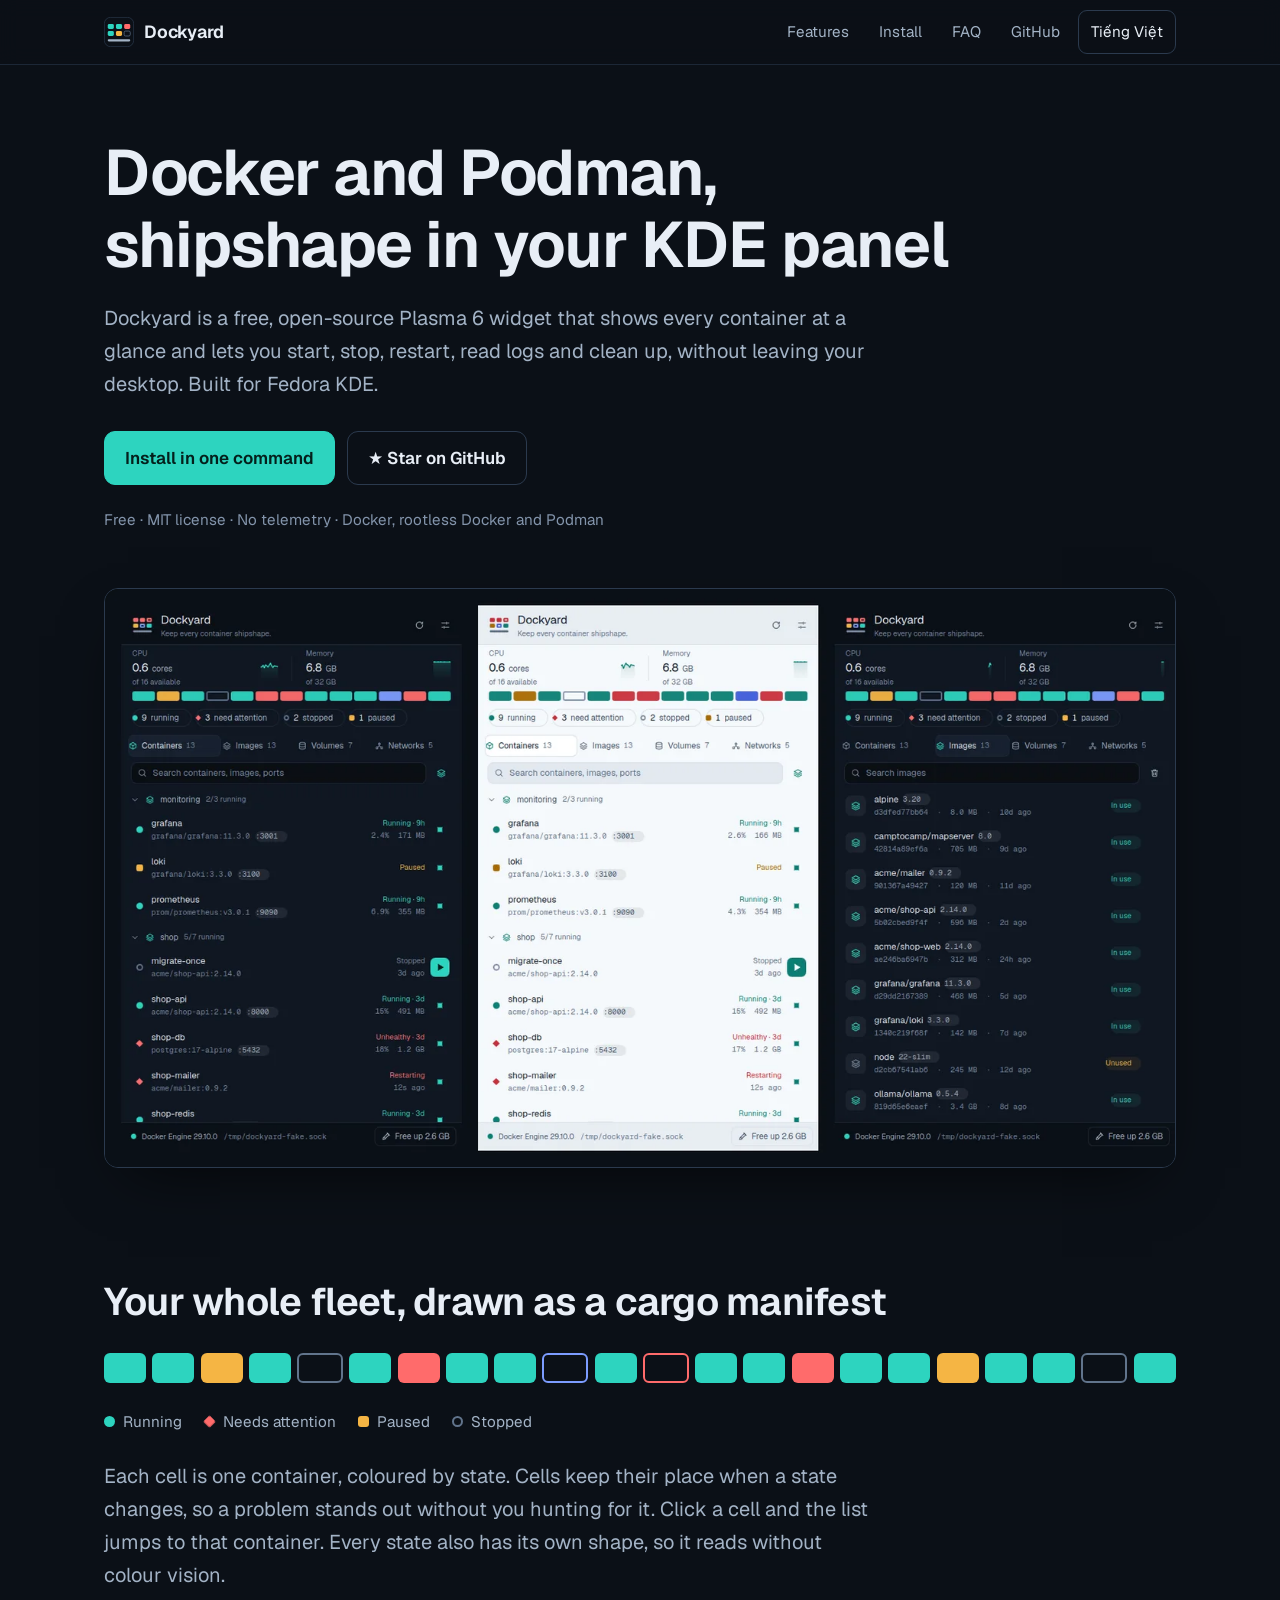
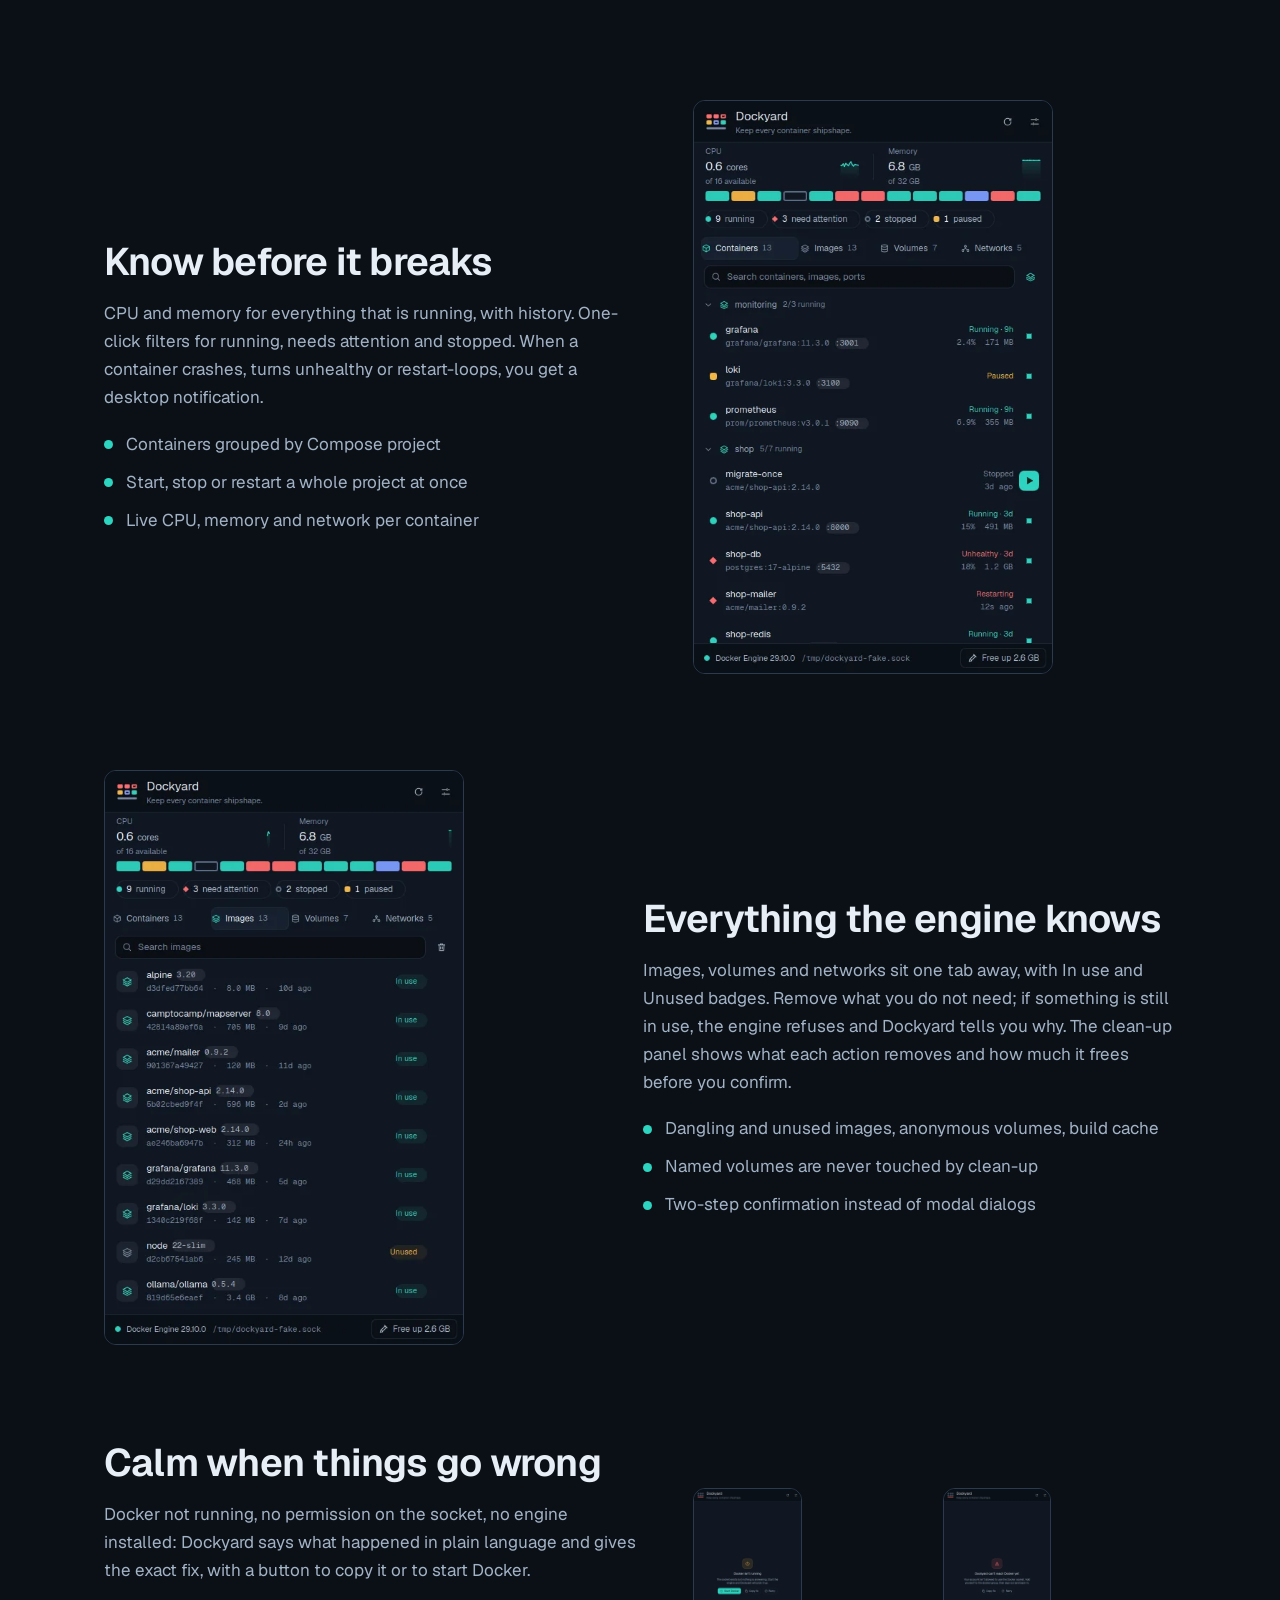
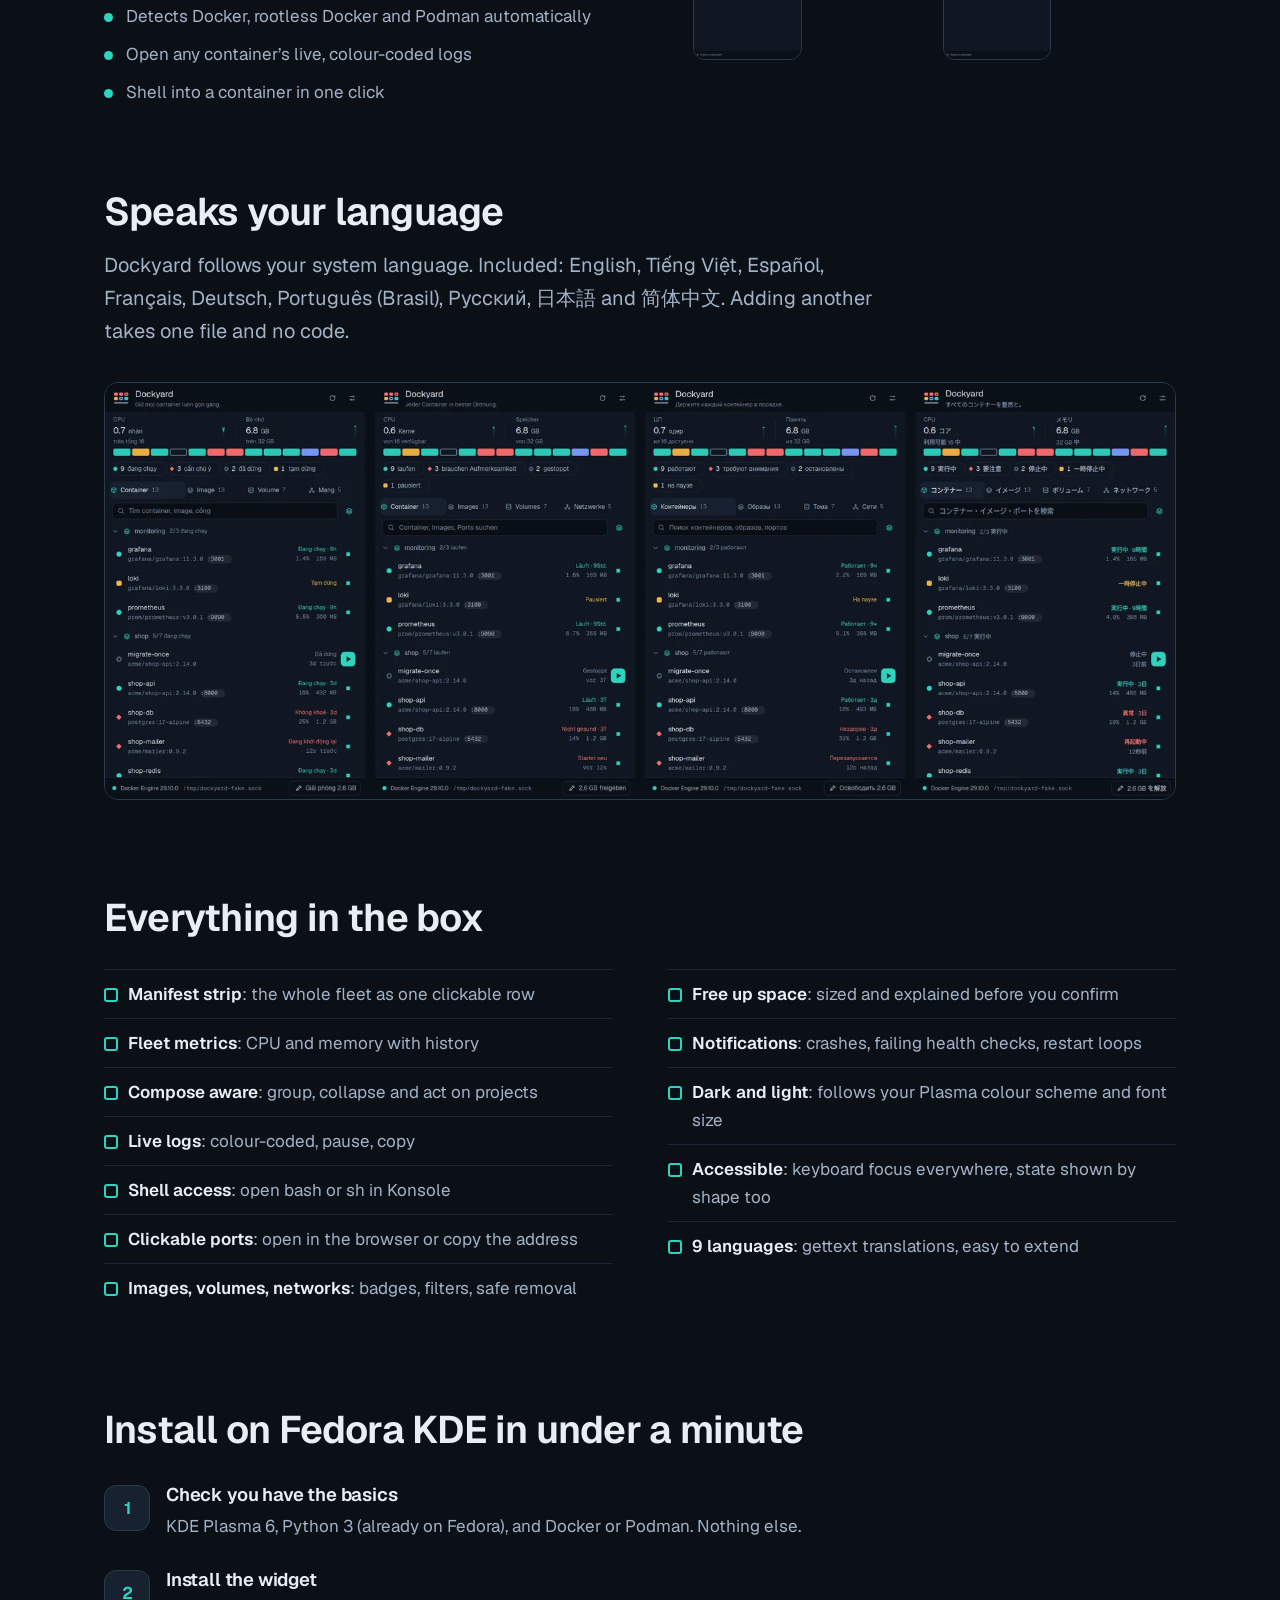
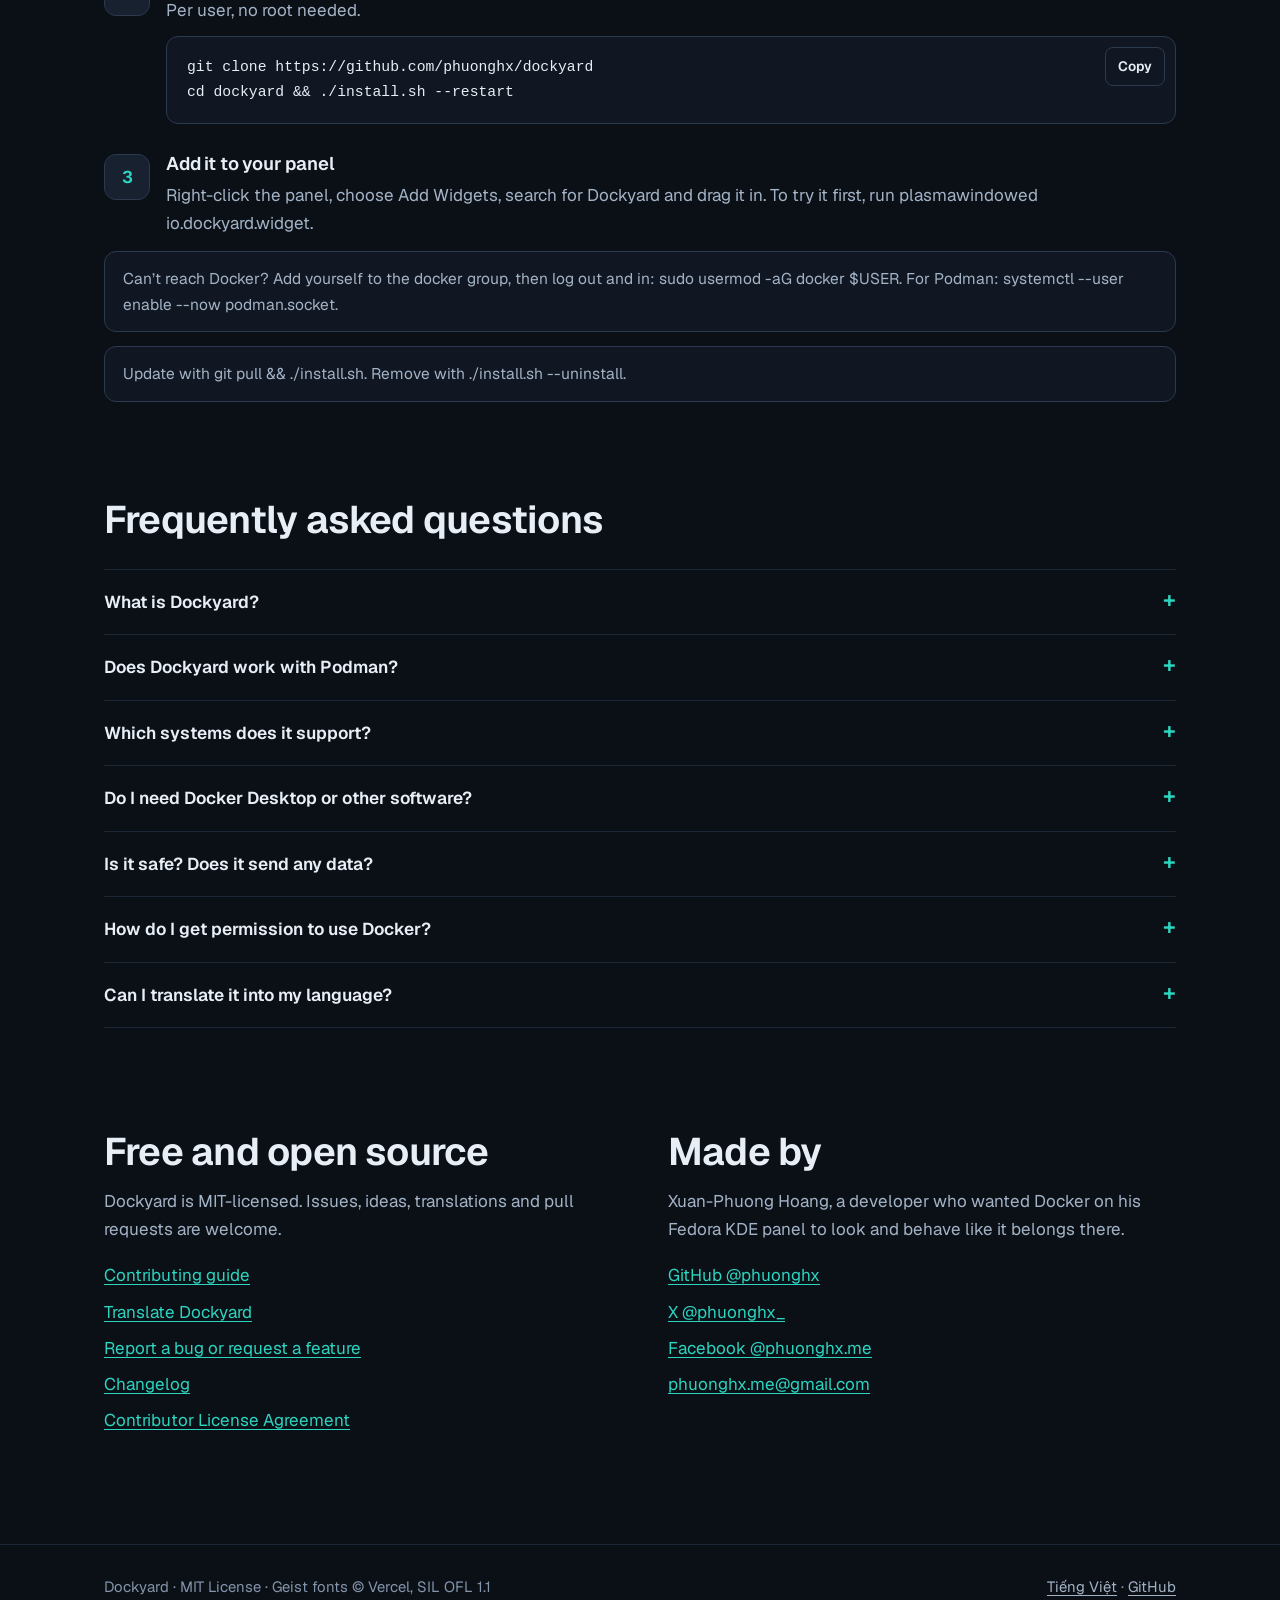
==== docs/index.html @ b00c6a7c "docs: website for GitHub Pages (SEO), README banner Adds docs/ site in English and Vietnamese with c" ====
<!doctype html>
<html lang="en">
<head>
<meta charset="utf-8">
<meta name="viewport" content="width=device-width,initial-scale=1">
<title>Dockyard: Docker &amp; Podman widget for KDE Plasma 6</title>
<meta name="description" content="Dockyard is a free, open-source KDE Plasma 6 widget to monitor and manage Docker and Podman containers, images, volumes and logs from your panel. Built for Fedora KDE.">
<link rel="canonical" href="https://phuonghx.github.io/dockyard/">
<link rel="alternate" hreflang="en" href="https://phuonghx.github.io/dockyard/">
<link rel="alternate" hreflang="vi" href="https://phuonghx.github.io/dockyard/vi/">
<link rel="alternate" hreflang="x-default" href="https://phuonghx.github.io/dockyard/">
<meta name="robots" content="index,follow,max-image-preview:large">
<meta name="theme-color" content="#0b1017">
<meta name="author" content="Xuan-Phuong Hoang">
<meta name="keywords" content="Dockyard, Docker widget, Podman widget, KDE Plasma 6, plasmoid, Fedora KDE, container manager, docker GUI, Linux">
<meta property="og:type" content="website">
<meta property="og:site_name" content="Dockyard">
<meta property="og:title" content="Dockyard: Docker &amp; Podman widget for KDE Plasma 6">
<meta property="og:description" content="Dockyard is a free, open-source KDE Plasma 6 widget to monitor and manage Docker and Podman containers, images, volumes and logs from your panel. Built for Fedora KDE.">
<meta property="og:url" content="https://phuonghx.github.io/dockyard/">
<meta property="og:locale" content="en_US">
<meta property="og:locale:alternate" content="vi_VN">
<meta property="og:image" content="https://phuonghx.github.io/dockyard/assets/og-image.png">
<meta property="og:image:width" content="1200">
<meta property="og:image:height" content="630">
<meta property="og:image:alt" content="Dockyard widget for KDE Plasma in dark and light themes, next to the Images tab">
<meta name="twitter:card" content="summary_large_image">
<meta name="twitter:site" content="@phuonghx_">
<meta name="twitter:creator" content="@phuonghx_">
<meta name="twitter:title" content="Dockyard: Docker &amp; Podman widget for KDE Plasma 6">
<meta name="twitter:description" content="Dockyard is a free, open-source KDE Plasma 6 widget to monitor and manage Docker and Podman containers, images, volumes and logs from your panel. Built for Fedora KDE.">
<meta name="twitter:image" content="https://phuonghx.github.io/dockyard/assets/og-image.png">
<link rel="icon" href="assets/favicon.svg" type="image/svg+xml">
<link rel="icon" href="assets/favicon.ico" sizes="48x48">
<link rel="apple-touch-icon" href="assets/apple-touch-icon.png">
<link rel="preload" href="assets/Geist.ttf" as="font" type="font/ttf" crossorigin>
<link rel="stylesheet" href="assets/style.css">
<script type="application/ld+json">{"@context":"https://schema.org","@graph":[{"@type":"SoftwareApplication","@id":"https://phuonghx.github.io/dockyard/#app","name":"Dockyard","alternateName":"Dockyard for KDE Plasma","url":"https://phuonghx.github.io/dockyard/","description":"Dockyard is a free, open-source KDE Plasma 6 widget to monitor and manage Docker and Podman containers, images, volumes and logs from your panel. Built for Fedora KDE.","applicationCategory":"DeveloperApplication","applicationSubCategory":"Container management","operatingSystem":"Linux (KDE Plasma 6)","softwareRequirements":"KDE Plasma 6, Python 3, Docker or Podman","softwareVersion":"1.0.0","datePublished":"2026-11-26","license":"https://opensource.org/licenses/MIT","isAccessibleForFree":true,"offers":{"@type":"Offer","price":"0","priceCurrency":"USD"},"downloadUrl":"https://github.com/phuonghx/dockyard","codeRepository":"https://github.com/phuonghx/dockyard","installUrl":"https://phuonghx.github.io/dockyard/#install","image":"https://phuonghx.github.io/dockyard/assets/og-image.png","screenshot":["https://phuonghx.github.io/dockyard/images/overview-dark.png","https://phuonghx.github.io/dockyard/images/overview-light.png","https://phuonghx.github.io/dockyard/images/tab-images.png"],"inLanguage":["en","vi","es","fr","de","pt-BR","ru","ja","zh-CN"],"featureList":["Manifest strip of every container","CPU and memory with history","Compose project grouping","Live colour-coded logs","Shell access","Image, volume and network management","Safe disk clean-up","Desktop notifications","Dark and light themes","9 languages"],"author":{"@id":"https://phuonghx.github.io/dockyard/#author"}},{"@type":"Person","@id":"https://phuonghx.github.io/dockyard/#author","name":"Xuan-Phuong Hoang","url":"https://github.com/phuonghx","sameAs":["https://github.com/phuonghx","https://x.com/phuonghx_","https://facebook.com/phuonghx.me"]},{"@type":"FAQPage","mainEntity":[{"@type":"Question","name":"What is Dockyard?","acceptedAnswer":{"@type":"Answer","text":"Dockyard is a free, open-source widget for KDE Plasma 6. It lives in your panel and lets you monitor and manage Docker or Podman containers, images, volumes and networks, read logs and free up disk space, without opening a terminal or a heavy desktop app."}},{"@type":"Question","name":"Does Dockyard work with Podman?","acceptedAnswer":{"@type":"Answer","text":"Yes. It finds Docker, rootless Docker and Podman’s Docker-compatible socket automatically, or you can set a socket path in the widget settings."}},{"@type":"Question","name":"Which systems does it support?","acceptedAnswer":{"@type":"Answer","text":"Any Linux desktop running KDE Plasma 6, tested on Fedora KDE. It is a Plasma widget, so it does not run on GNOME or other desktops."}},{"@type":"Question","name":"Do I need Docker Desktop or other software?","acceptedAnswer":{"@type":"Answer","text":"No. You need Python 3 and a running Docker or Podman engine. Dockyard talks to the engine’s local socket directly."}},{"@type":"Question","name":"Is it safe? Does it send any data?","acceptedAnswer":{"@type":"Answer","text":"Dockyard has no telemetry and sends nothing anywhere except to your local engine socket. It is MIT-licensed and the source is on GitHub. Note that access to the Docker socket is equivalent to root, as with any Docker tool."}},{"@type":"Question","name":"How do I get permission to use Docker?","acceptedAnswer":{"@type":"Answer","text":"Add your user to the docker group with sudo usermod -aG docker $USER and log out and in again. Dockyard shows this exact command if it detects the problem."}},{"@type":"Question","name":"Can I translate it into my language?","acceptedAnswer":{"@type":"Answer","text":"Yes. Copy the template with tools/i18n.sh new <lang>, translate the file with any editor, and open a pull request. No programming is needed. See the Translating guide in CONTRIBUTING.md."}}]},{"@type":"WebSite","@id":"https://phuonghx.github.io/dockyard/#site","name":"Dockyard","url":"https://phuonghx.github.io/dockyard/","inLanguage":"en"}]}</script>
</head>
<body>
<a class="skip" href="#main">Skip to content</a>
<header class="top"><div class="wrap bar">
  <a class="brand" href="./"><img src="assets/favicon.svg" width="30" height="30" alt="">Dockyard</a>
  <nav class="main" aria-label="Main">
    <a class="hide-sm" href="#features">Features</a>
    <a class="hide-sm" href="#install">Install</a>
    <a class="hide-sm" href="#faq">FAQ</a>
    <a href="https://github.com/phuonghx/dockyard">GitHub</a>
    <a class="lang" href="vi/" hreflang="vi" lang="vi">Tiếng Việt</a>
  </nav>
</div></header>
<main id="main">
  <section class="hero"><div class="wrap">
    <h1>Docker and Podman, shipshape in your KDE panel</h1>
    <p class="lead">Dockyard is a free, open-source Plasma 6 widget that shows every container at a glance and lets you start, stop, restart, read logs and clean up, without leaving your desktop. Built for Fedora KDE.</p>
    <div class="cta"><a class="btn pri" href="#install">Install in one command</a><a class="btn" href="https://github.com/phuonghx/dockyard">★ Star on GitHub</a></div>
    <p class="trust">Free · MIT license · No telemetry · Docker, rootless Docker and Podman</p>
    <div class="shot"><picture><source srcset="images/hero.webp" type="image/webp"><img src="images/hero.png" width="1400" height="755" alt="Dockyard widget for KDE Plasma in dark and light themes, next to the Images tab" fetchpriority="high"></picture></div>
  </div></section>

  <section class="manifest-sec" aria-labelledby="manifest"><div class="wrap">
    <h2 id="manifest">Your whole fleet, drawn as a cargo manifest</h2>
    <div class="cells" aria-hidden="true"><i class="run" style="--i:0"></i><i class="run" style="--i:1"></i><i class="warn" style="--i:2"></i><i class="run" style="--i:3"></i><i class="idle" style="--i:4"></i><i class="run" style="--i:5"></i><i class="bad" style="--i:6"></i><i class="run" style="--i:7"></i><i class="run" style="--i:8"></i><i class="info" style="--i:9"></i><i class="run" style="--i:10"></i><i class="fail" style="--i:11"></i><i class="run" style="--i:12"></i><i class="run" style="--i:13"></i><i class="bad" style="--i:14"></i><i class="run" style="--i:15"></i><i class="run" style="--i:16"></i><i class="warn" style="--i:17"></i><i class="run" style="--i:18"></i><i class="run" style="--i:19"></i><i class="idle" style="--i:20"></i><i class="run" style="--i:21"></i></div>
    <ul class="legend"><li><span class="dot run"></span>Running</li><li><span class="dot bad"></span>Needs attention</li><li><span class="dot warn"></span>Paused</li><li><span class="dot idle"></span>Stopped</li></ul>
    <p class="lead" style="margin-top:26px">Each cell is one container, coloured by state. Cells keep their place when a state changes, so a problem stands out without you hunting for it. Click a cell and the list jumps to that container. Every state also has its own shape, so it reads without colour vision.</p>
  </div></section>

  <section class="feat" id="features" aria-label="Features"><div class="wrap" style="display:grid;gap:96px">
      <div class="row"><div class="txt"><h2>Know before it breaks</h2><p>CPU and memory for everything that is running, with history. One-click filters for running, needs attention and stopped. When a container crashes, turns unhealthy or restart-loops, you get a desktop notification.</p><ul><li>Containers grouped by Compose project</li><li>Start, stop or restart a whole project at once</li><li>Live CPU, memory and network per container</li></ul></div><div class="pic"><picture><source srcset="images/overview-dark.webp" type="image/webp"><img src="images/overview-dark.png" width="500" height="800" alt="Dockyard overview: CPU and memory history, the manifest strip and containers grouped by Compose project" loading="lazy"></picture></div></div>
      <div class="row flip"><div class="txt"><h2>Everything the engine knows</h2><p>Images, volumes and networks sit one tab away, with In use and Unused badges. Remove what you do not need; if something is still in use, the engine refuses and Dockyard tells you why. The clean-up panel shows what each action removes and how much it frees before you confirm.</p><ul><li>Dangling and unused images, anonymous volumes, build cache</li><li>Named volumes are never touched by clean-up</li><li>Two-step confirmation instead of modal dialogs</li></ul></div><div class="pic"><picture><source srcset="images/tab-images.webp" type="image/webp"><img src="images/tab-images.png" width="500" height="800" alt="Dockyard Images tab with In use and Unused badges" loading="lazy"></picture></div></div>
      <div class="row"><div class="txt"><h2>Calm when things go wrong</h2><p>Docker not running, no permission on the socket, no engine installed: Dockyard says what happened in plain language and gives the exact fix, with a button to copy it or to start Docker.</p><ul><li>Detects Docker, rootless Docker and Podman automatically</li><li>Open any container’s live, colour-coded logs</li><li>Shell into a container in one click</li></ul></div><div class="pic two"><picture><source srcset="images/error-not-running.webp" type="image/webp"><img src="images/error-not-running.png" width="500" height="800" alt="Dockyard message: Docker is not running, with a Start Docker button" loading="lazy"></picture><picture><source srcset="images/error-permission.webp" type="image/webp"><img src="images/error-permission.png" width="500" height="800" alt="Dockyard message: no permission to use the Docker socket, with a Copy fix button" loading="lazy"></picture></div></div>
  </div></section>

  <section class="feat" aria-labelledby="langs"><div class="wrap">
    <h2 id="langs">Speaks your language</h2>
    <p class="lead" style="margin-top:16px">Dockyard follows your system language. Included: English, Tiếng Việt, Español, Français, Deutsch, Português (Brasil), Русский, 日本語 and 简体中文. Adding another takes one file and no code.</p>
    <div class="wide"><picture><source srcset="images/languages.webp" type="image/webp"><img src="images/languages.png" width="1600" height="621" alt="Dockyard shown in Vietnamese, German, Russian and Japanese" loading="lazy"></picture></div>
  </div></section>

  <section class="allf" aria-labelledby="all"><div class="wrap">
    <h2 id="all">Everything in the box</h2>
    <ul><li><strong>Manifest strip</strong>: the whole fleet as one clickable row</li><li><strong>Fleet metrics</strong>: CPU and memory with history</li><li><strong>Compose aware</strong>: group, collapse and act on projects</li><li><strong>Live logs</strong>: colour-coded, pause, copy</li><li><strong>Shell access</strong>: open bash or sh in Konsole</li><li><strong>Clickable ports</strong>: open in the browser or copy the address</li><li><strong>Images, volumes, networks</strong>: badges, filters, safe removal</li><li><strong>Free up space</strong>: sized and explained before you confirm</li><li><strong>Notifications</strong>: crashes, failing health checks, restart loops</li><li><strong>Dark and light</strong>: follows your Plasma colour scheme and font size</li><li><strong>Accessible</strong>: keyboard focus everywhere, state shown by shape too</li><li><strong>9 languages</strong>: gettext translations, easy to extend</li></ul>
  </div></section>

  <section class="install" id="install" aria-labelledby="inst"><div class="wrap">
    <h2 id="inst">Install on Fedora KDE in under a minute</h2>
    <ol class="steps">
        <li><div><h3>Check you have the basics</h3><p class="mut">KDE Plasma 6, Python 3 (already on Fedora), and Docker or Podman. Nothing else.</p></div></li>
        <li><div><h3>Install the widget</h3><p class="mut">Per user, no root needed.</p><div class="code"><pre><code>git clone https://github.com/phuonghx/dockyard
cd dockyard &amp;&amp; ./install.sh --restart</code></pre><button class="btn copy" type="button" data-copy="git clone https://github.com/phuonghx/dockyard
cd dockyard &amp;&amp; ./install.sh --restart" data-done="Copied">Copy</button></div></div></li>
        <li><div><h3>Add it to your panel</h3><p class="mut">Right-click the panel, choose Add Widgets, search for Dockyard and drag it in. To try it first, run plasmawindowed io.dockyard.widget.</p></div></li>
    </ol>
    <p class="note">Can’t reach Docker? Add yourself to the docker group, then log out and in: sudo usermod -aG docker $USER. For Podman: systemctl --user enable --now podman.socket.</p>
    <p class="note">Update with git pull &amp;&amp; ./install.sh. Remove with ./install.sh --uninstall.</p>
  </div></section>

  <section class="faq" id="faq" aria-labelledby="faqh"><div class="wrap">
    <h2 id="faqh" style="margin-bottom:28px">Frequently asked questions</h2>
    <details><summary>What is Dockyard?</summary><p>Dockyard is a free, open-source widget for KDE Plasma 6. It lives in your panel and lets you monitor and manage Docker or Podman containers, images, volumes and networks, read logs and free up disk space, without opening a terminal or a heavy desktop app.</p></details>
    <details><summary>Does Dockyard work with Podman?</summary><p>Yes. It finds Docker, rootless Docker and Podman’s Docker-compatible socket automatically, or you can set a socket path in the widget settings.</p></details>
    <details><summary>Which systems does it support?</summary><p>Any Linux desktop running KDE Plasma 6, tested on Fedora KDE. It is a Plasma widget, so it does not run on GNOME or other desktops.</p></details>
    <details><summary>Do I need Docker Desktop or other software?</summary><p>No. You need Python 3 and a running Docker or Podman engine. Dockyard talks to the engine’s local socket directly.</p></details>
    <details><summary>Is it safe? Does it send any data?</summary><p>Dockyard has no telemetry and sends nothing anywhere except to your local engine socket. It is MIT-licensed and the source is on GitHub. Note that access to the Docker socket is equivalent to root, as with any Docker tool.</p></details>
    <details><summary>How do I get permission to use Docker?</summary><p>Add your user to the docker group with sudo usermod -aG docker $USER and log out and in again. Dockyard shows this exact command if it detects the problem.</p></details>
    <details><summary>Can I translate it into my language?</summary><p>Yes. Copy the template with tools/i18n.sh new &lt;lang&gt;, translate the file with any editor, and open a pull request. No programming is needed. See the Translating guide in CONTRIBUTING.md.</p></details>
  </div></section>

  <section class="oss" aria-labelledby="oss"><div class="wrap"><div class="grid">
    <div><h2 id="oss">Free and open source</h2><p class="mut" style="margin-top:14px">Dockyard is MIT-licensed. Issues, ideas, translations and pull requests are welcome.</p>
      <ul><li><a href="https://github.com/phuonghx/dockyard/blob/main/CONTRIBUTING.md">Contributing guide</a></li><li><a href="https://github.com/phuonghx/dockyard/blob/main/CONTRIBUTING.md#translating">Translate Dockyard</a></li><li><a href="https://github.com/phuonghx/dockyard/issues">Report a bug or request a feature</a></li><li><a href="https://github.com/phuonghx/dockyard/blob/main/CHANGELOG.md">Changelog</a></li><li><a href="https://github.com/phuonghx/dockyard/blob/main/CLA.md">Contributor License Agreement</a></li></ul></div>
    <div><h2>Made by</h2><p class="mut" style="margin-top:14px">Xuan-Phuong Hoang, a developer who wanted Docker on his Fedora KDE panel to look and behave like it belongs there.</p>
      <ul><li><a href="https://github.com/phuonghx">GitHub @phuonghx</a></li><li><a href="https://x.com/phuonghx_">X @phuonghx_</a></li><li><a href="https://facebook.com/phuonghx.me">Facebook @phuonghx.me</a></li><li><a href="mailto:phuonghx.me@gmail.com">phuonghx.me@gmail.com</a></li></ul></div>
  </div></div></section>
</main>
<footer><div class="wrap"><span>Dockyard · MIT License · Geist fonts © Vercel, SIL OFL 1.1</span><span><a href="vi/" hreflang="vi" lang="vi">Tiếng Việt</a> · <a href="https://github.com/phuonghx/dockyard">GitHub</a></span></div></footer>
<script>document.querySelectorAll('[data-copy]').forEach(function(b){b.addEventListener('click',function(){var t=b.getAttribute('data-copy'),d=b.getAttribute('data-done'),o=b.textContent;(navigator.clipboard?navigator.clipboard.writeText(t):Promise.reject()).then(function(){b.textContent=d;setTimeout(function(){b.textContent=o},1600)},function(){})})})</script>
</body>
</html>
---- docs/assets/style.css ----
/* Dockyard site: same tokens as the widget (ink-blue neutrals, lagoon teal, Geist). */
@font-face{font-family:"Geist";src:url("Geist.ttf") format("truetype");font-weight:100 900;font-display:swap}
:root{
  --shell:#0b1017;--surface:#101722;--raised:#17212f;--line:#1c2736;--line2:#2b3a4e;
  --tx:#e8eef6;--tx2:#a3b3c6;--tx3:#8394ab;
  --acc:#2dd4bf;--ink:#04201c;--warn:#f5b544;--bad:#ff6b6b;--info:#7c9cff;--idle:#61748c;
  --r:14px;--w:1120px;
  color-scheme:dark;
}
*{box-sizing:border-box}
html{scroll-behavior:smooth;-webkit-text-size-adjust:100%}
body{margin:0;background:var(--shell);color:var(--tx);font:400 17px/1.65 "Geist",system-ui,-apple-system,"Segoe UI",Roboto,sans-serif;-webkit-font-smoothing:antialiased}
img{max-width:100%;height:auto;display:block}
a{color:var(--acc);text-underline-offset:.18em;text-decoration-thickness:1px}
a:hover{text-decoration-thickness:2px}
::selection{background:rgba(45,212,191,.35);color:var(--tx)}
:focus-visible{outline:2px solid var(--acc);outline-offset:3px;border-radius:6px}
.skip{position:absolute;left:-999px;top:8px;background:var(--acc);color:var(--ink);padding:8px 14px;border-radius:8px;z-index:10;font-weight:600}
.skip:focus{left:8px}
.wrap{max-width:var(--w);margin:0 auto;padding:0 24px}
h1,h2,h3{line-height:1.12;letter-spacing:-.02em;margin:0;text-wrap:balance}
h1{font-size:clamp(2.3rem,5.4vw,4rem);font-weight:650}
h2{font-size:clamp(1.65rem,3.2vw,2.4rem);font-weight:640}
h3{font-size:1.15rem;font-weight:620;letter-spacing:-.01em}
p{margin:0}
.lead{font-size:clamp(1.05rem,1.6vw,1.25rem);color:var(--tx2);max-width:60ch}
.mut{color:var(--tx2)}
code,pre,kbd{font-family:"Geist Mono",ui-monospace,SFMono-Regular,Menlo,Consolas,monospace}
code{background:var(--raised);border:1px solid var(--line);padding:.08em .4em;border-radius:6px;font-size:.88em}

/* header */
header.top{position:sticky;top:0;z-index:5;background:rgba(11,16,23,.82);backdrop-filter:blur(10px);border-bottom:1px solid var(--line)}
.bar{display:flex;align-items:center;gap:20px;height:64px}
.brand{display:flex;align-items:center;gap:10px;color:var(--tx);text-decoration:none;font-weight:650;font-size:1.1rem;letter-spacing:-.01em}
.brand img{width:30px;height:30px}
nav.main{margin-left:auto;display:flex;align-items:center;gap:6px}
nav.main a{color:var(--tx2);text-decoration:none;padding:8px 12px;border-radius:9px;font-size:.95rem}
nav.main a:hover{color:var(--tx);background:rgba(232,238,246,.07)}
nav.main a.lang{border:1px solid var(--line2);color:var(--tx)}
@media(max-width:760px){nav.main a.hide-sm{display:none}}

/* buttons */
.btn{display:inline-flex;align-items:center;gap:8px;padding:12px 20px;border-radius:11px;font-weight:620;text-decoration:none;border:1px solid var(--line2);color:var(--tx);background:transparent;cursor:pointer;font:inherit;font-weight:620;transition:background .15s,transform .1s}
.btn:hover{background:rgba(232,238,246,.07)}
.btn:active{transform:scale(.97)}
.btn.pri{background:var(--acc);border-color:var(--acc);color:var(--ink)}
.btn.pri:hover{background:#5eead4}

/* hero */
.hero{padding:72px 0 28px}
.hero .lead{margin-top:22px}
.cta{display:flex;flex-wrap:wrap;gap:12px;margin-top:30px}
.trust{margin-top:22px;color:var(--tx3);font-size:.95rem}
.shot{margin-top:56px}
.shot img{width:100%;border-radius:var(--r);border:1px solid var(--line2);box-shadow:0 24px 60px -24px rgba(0,0,0,.7)}

/* manifest */
.manifest-sec{padding:84px 0 24px}
.cells{display:flex;gap:6px;margin:30px 0 26px;height:30px}
.cells i{flex:1;border-radius:6px;transform-origin:bottom;animation:rise .55s cubic-bezier(.2,1.4,.4,1) both;animation-delay:calc(var(--i)*28ms)}
.cells .run{background:var(--acc)}.cells .warn{background:var(--warn)}.cells .bad{background:var(--bad)}
.cells .info{border:2px solid var(--info)}.cells .idle{border:2px solid var(--idle)}.cells .fail{border:2px solid var(--bad)}
@keyframes rise{from{transform:scaleY(.15);opacity:0}to{transform:none;opacity:1}}
.legend{display:flex;flex-wrap:wrap;gap:10px 22px;list-style:none;padding:0;margin:0;color:var(--tx2);font-size:.95rem}
.legend li{display:flex;align-items:center;gap:8px}
.dot{width:11px;height:11px;display:inline-block}
.dot.run{background:var(--acc);border-radius:50%}.dot.warn{background:var(--warn);border-radius:3px}
.dot.bad{background:var(--bad);transform:rotate(45deg) scale(.8);border-radius:2px}
.dot.idle{border:2px solid var(--idle);border-radius:50%}

/* feature rows */
.feat{padding:84px 0 0}
.row{display:grid;grid-template-columns:1.05fr .95fr;gap:56px;align-items:center}
.row.flip{grid-template-columns:.95fr 1.05fr}
.row.flip .txt{order:2}
.row .txt p{margin-top:16px;color:var(--tx2);max-width:52ch}
.row .txt ul{margin:18px 0 0;padding:0;list-style:none;display:grid;gap:10px;color:var(--tx2)}
.row .txt li{padding-left:22px;position:relative}
.row .txt li::before{content:"";position:absolute;left:0;top:.62em;width:9px;height:9px;border-radius:50%;background:var(--acc)}
.pic{display:flex;gap:16px;justify-content:center}
.pic img{border-radius:12px;border:1px solid var(--line2);width:min(100%,360px)}
.pic.two img{width:calc(50% - 8px)}
.wide{margin-top:34px}.wide img{width:100%;border-radius:var(--r);border:1px solid var(--line2)}
@media(max-width:860px){.row,.row.flip{grid-template-columns:1fr;gap:28px}.row.flip .txt{order:0}}

/* all features */
.allf{padding:96px 0 0}
.allf ul{list-style:none;padding:0;margin:30px 0 0;columns:2;column-gap:56px}
.allf li{break-inside:avoid;padding:10px 0 10px 24px;position:relative;border-top:1px solid var(--line);color:var(--tx2)}
.allf li strong{color:var(--tx);font-weight:620}
.allf li::before{content:"";position:absolute;left:0;top:1.05em;width:10px;height:10px;border:2px solid var(--acc);border-radius:3px}
@media(max-width:760px){.allf ul{columns:1}}

/* install */
.install{padding:96px 0 0}
.steps{counter-reset:s;list-style:none;padding:0;margin:34px 0 0;display:grid;gap:30px}
.steps>li{counter-increment:s;display:grid;grid-template-columns:44px 1fr;gap:18px}
.steps>li::before{content:counter(s);width:44px;height:44px;border-radius:12px;background:var(--raised);border:1px solid var(--line2);display:grid;place-items:center;font-weight:650;color:var(--acc)}
.steps h3{margin-bottom:6px}
.code{position:relative;background:var(--surface);border:1px solid var(--line2);border-radius:12px;margin-top:12px}
.code pre{margin:0;padding:18px 110px 18px 20px;overflow:auto;font-size:.92rem;line-height:1.7;color:var(--tx)}
.code code{background:none;border:0;padding:0;font-size:inherit}
.code .copy{position:absolute;right:10px;top:10px;padding:7px 12px;font-size:.85rem;border-radius:8px}
.note{margin-top:14px;padding:14px 18px;border:1px solid var(--line2);border-radius:12px;background:var(--surface);color:var(--tx2);font-size:.97rem}

/* faq */
.faq{padding:96px 0 0}
.faq details{border-top:1px solid var(--line);padding:18px 0}
.faq details:last-child{border-bottom:1px solid var(--line)}
.faq summary{cursor:pointer;font-weight:620;font-size:1.08rem;list-style:none;display:flex;justify-content:space-between;gap:16px}
.faq summary::-webkit-details-marker{display:none}
.faq summary::after{content:"+";color:var(--acc);font-size:1.4rem;line-height:1}
.faq details[open] summary::after{content:"−"}
.faq details p{margin-top:12px;color:var(--tx2);max-width:70ch}

/* open source + author */
.oss{padding:96px 0 0}
.oss .grid{display:grid;grid-template-columns:1fr 1fr;gap:56px;margin-top:6px}
.oss ul{list-style:none;padding:0;margin:18px 0 0;display:grid;gap:8px}
@media(max-width:760px){.oss .grid{grid-template-columns:1fr;gap:34px}}
footer{margin-top:110px;border-top:1px solid var(--line);padding:30px 0 50px;color:var(--tx3);font-size:.93rem}
footer .wrap{display:flex;flex-wrap:wrap;gap:12px 28px;align-items:center;justify-content:space-between}
footer a{color:var(--tx2)}
@media(prefers-reduced-motion:reduce){*{animation:none!important;transition:none!important;scroll-behavior:auto!important}}
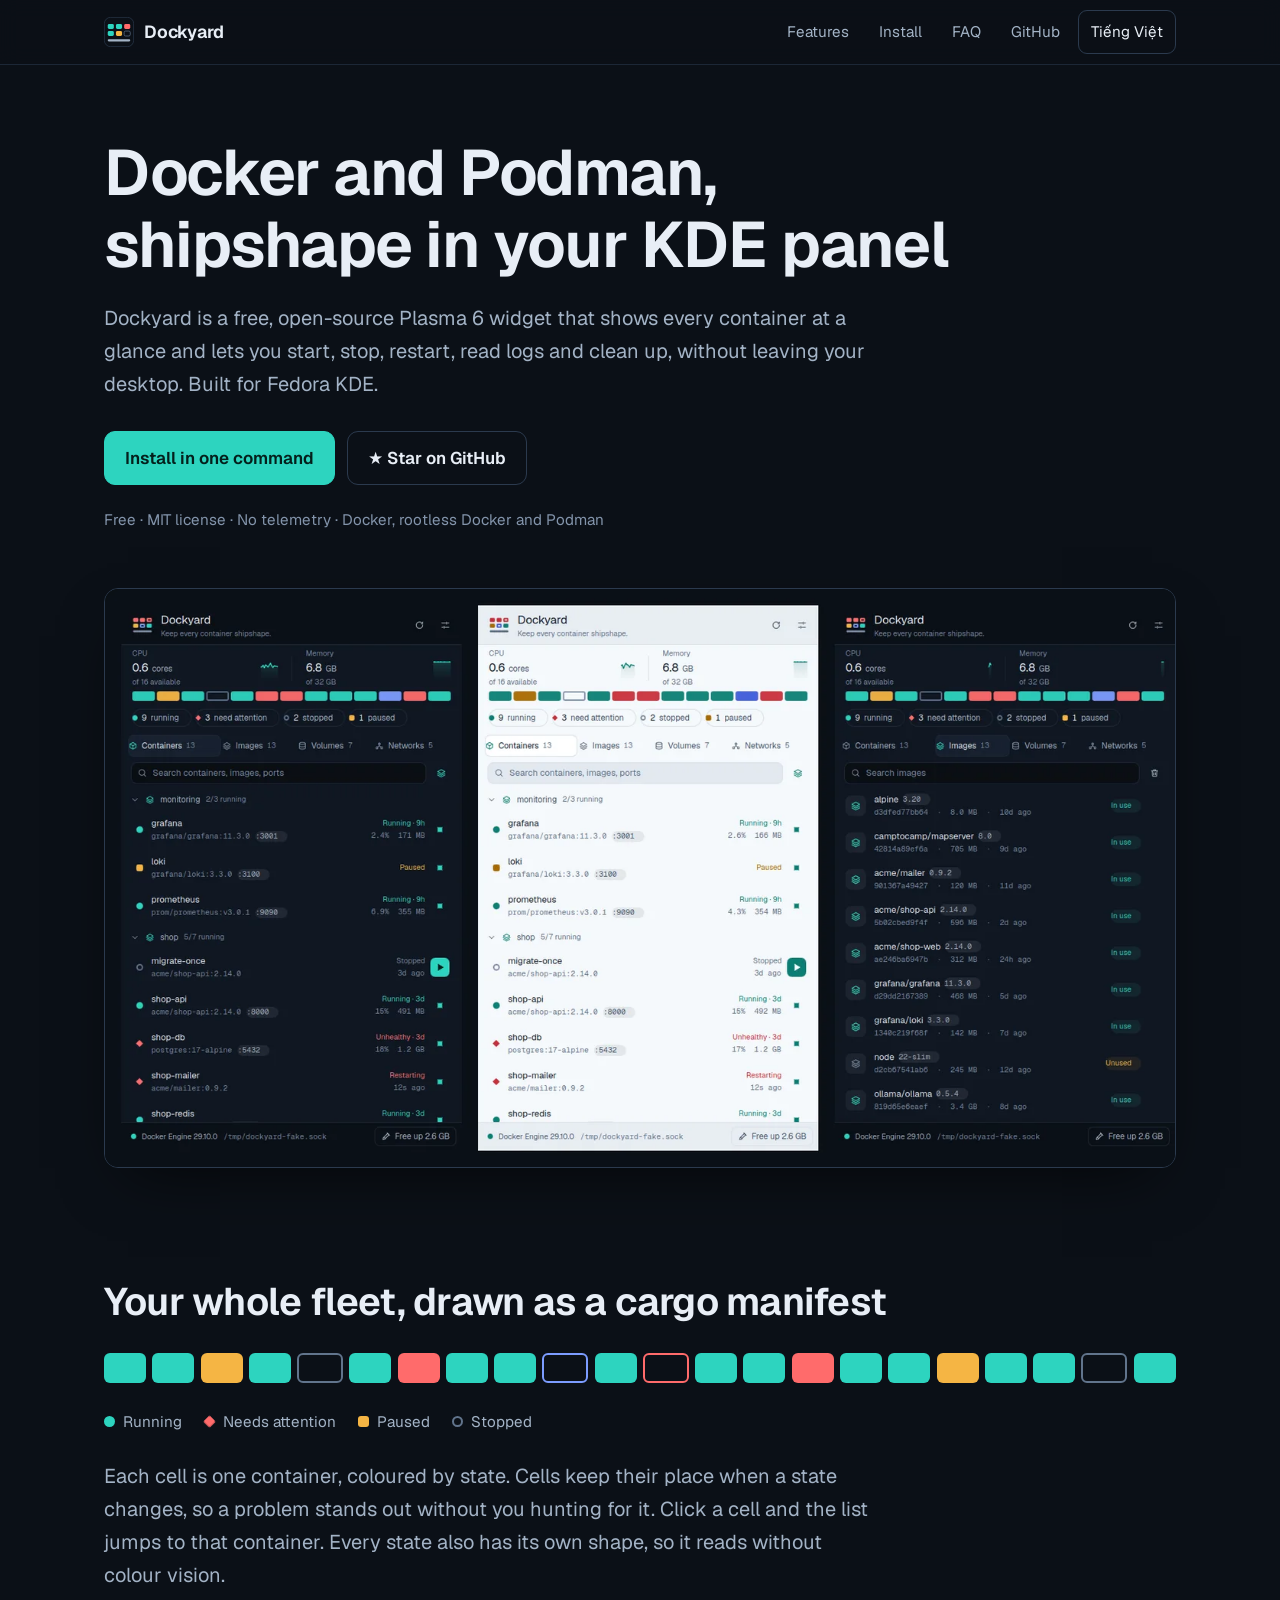
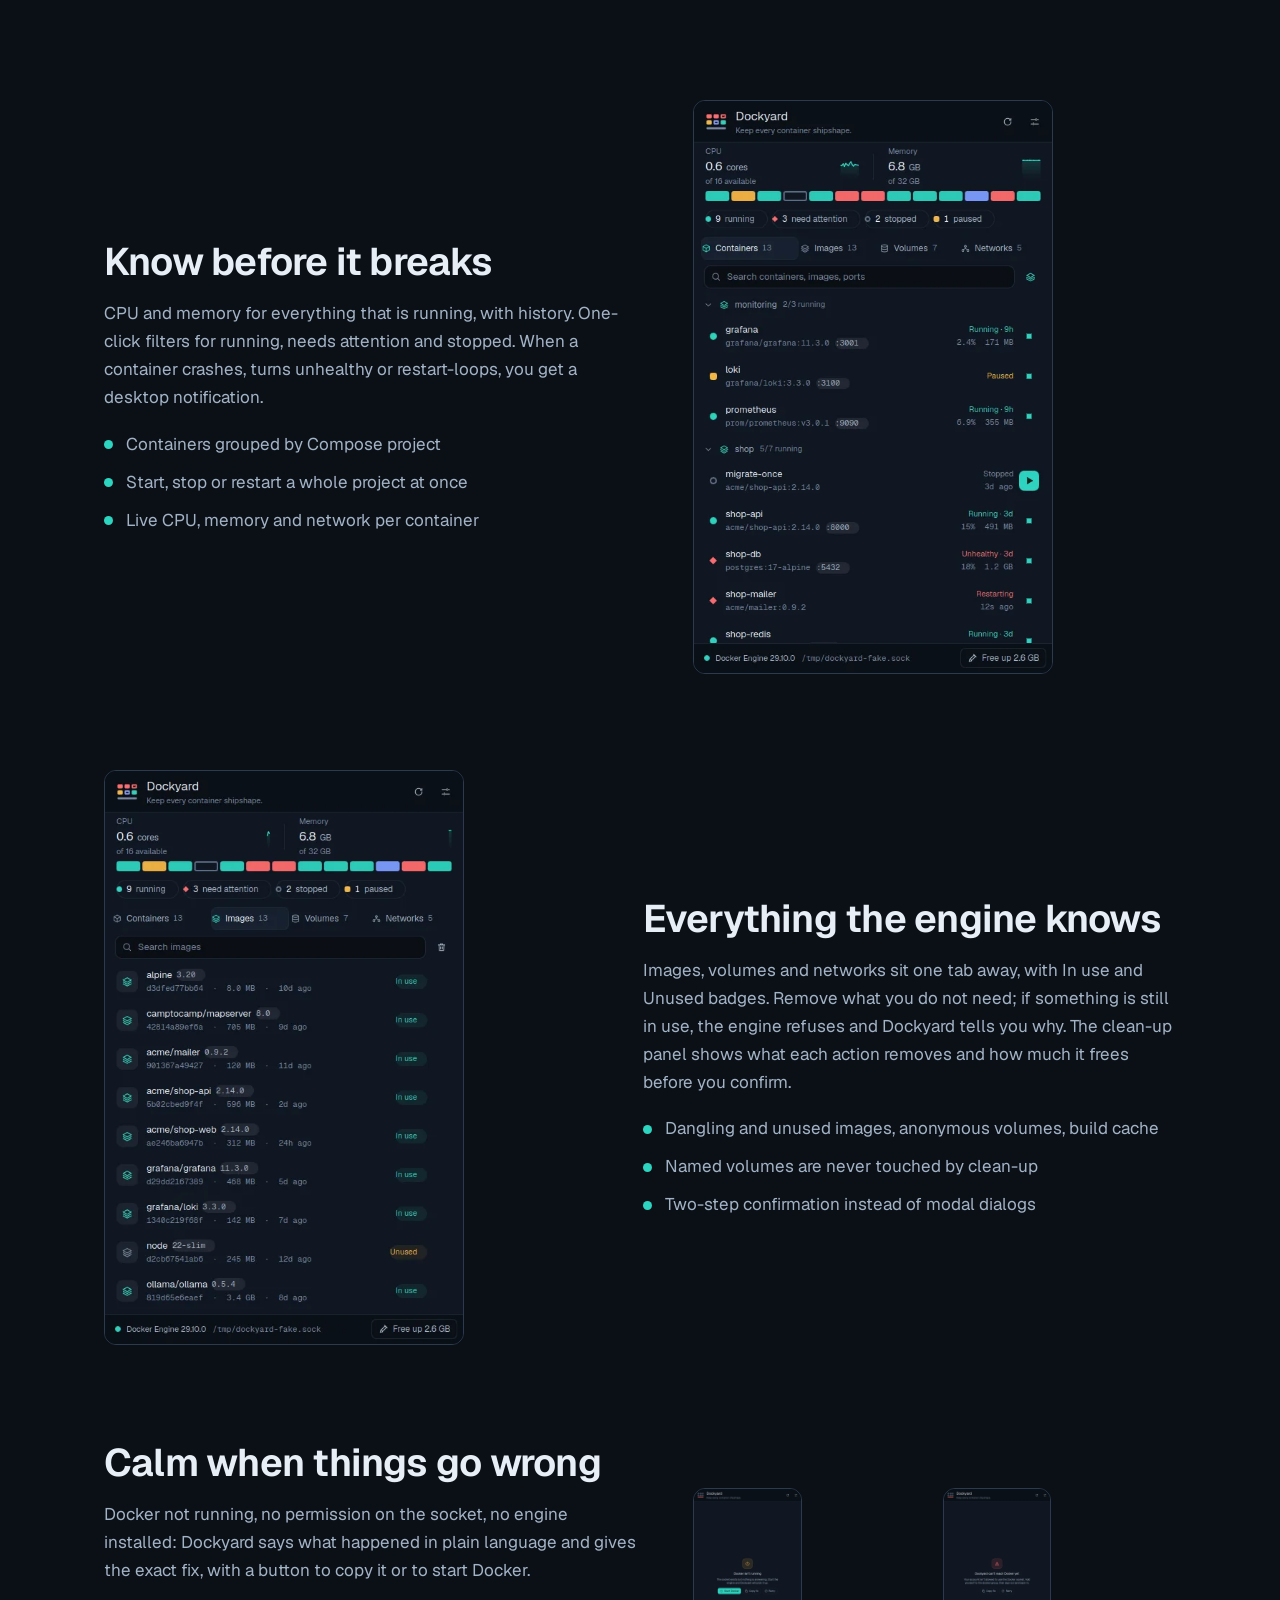
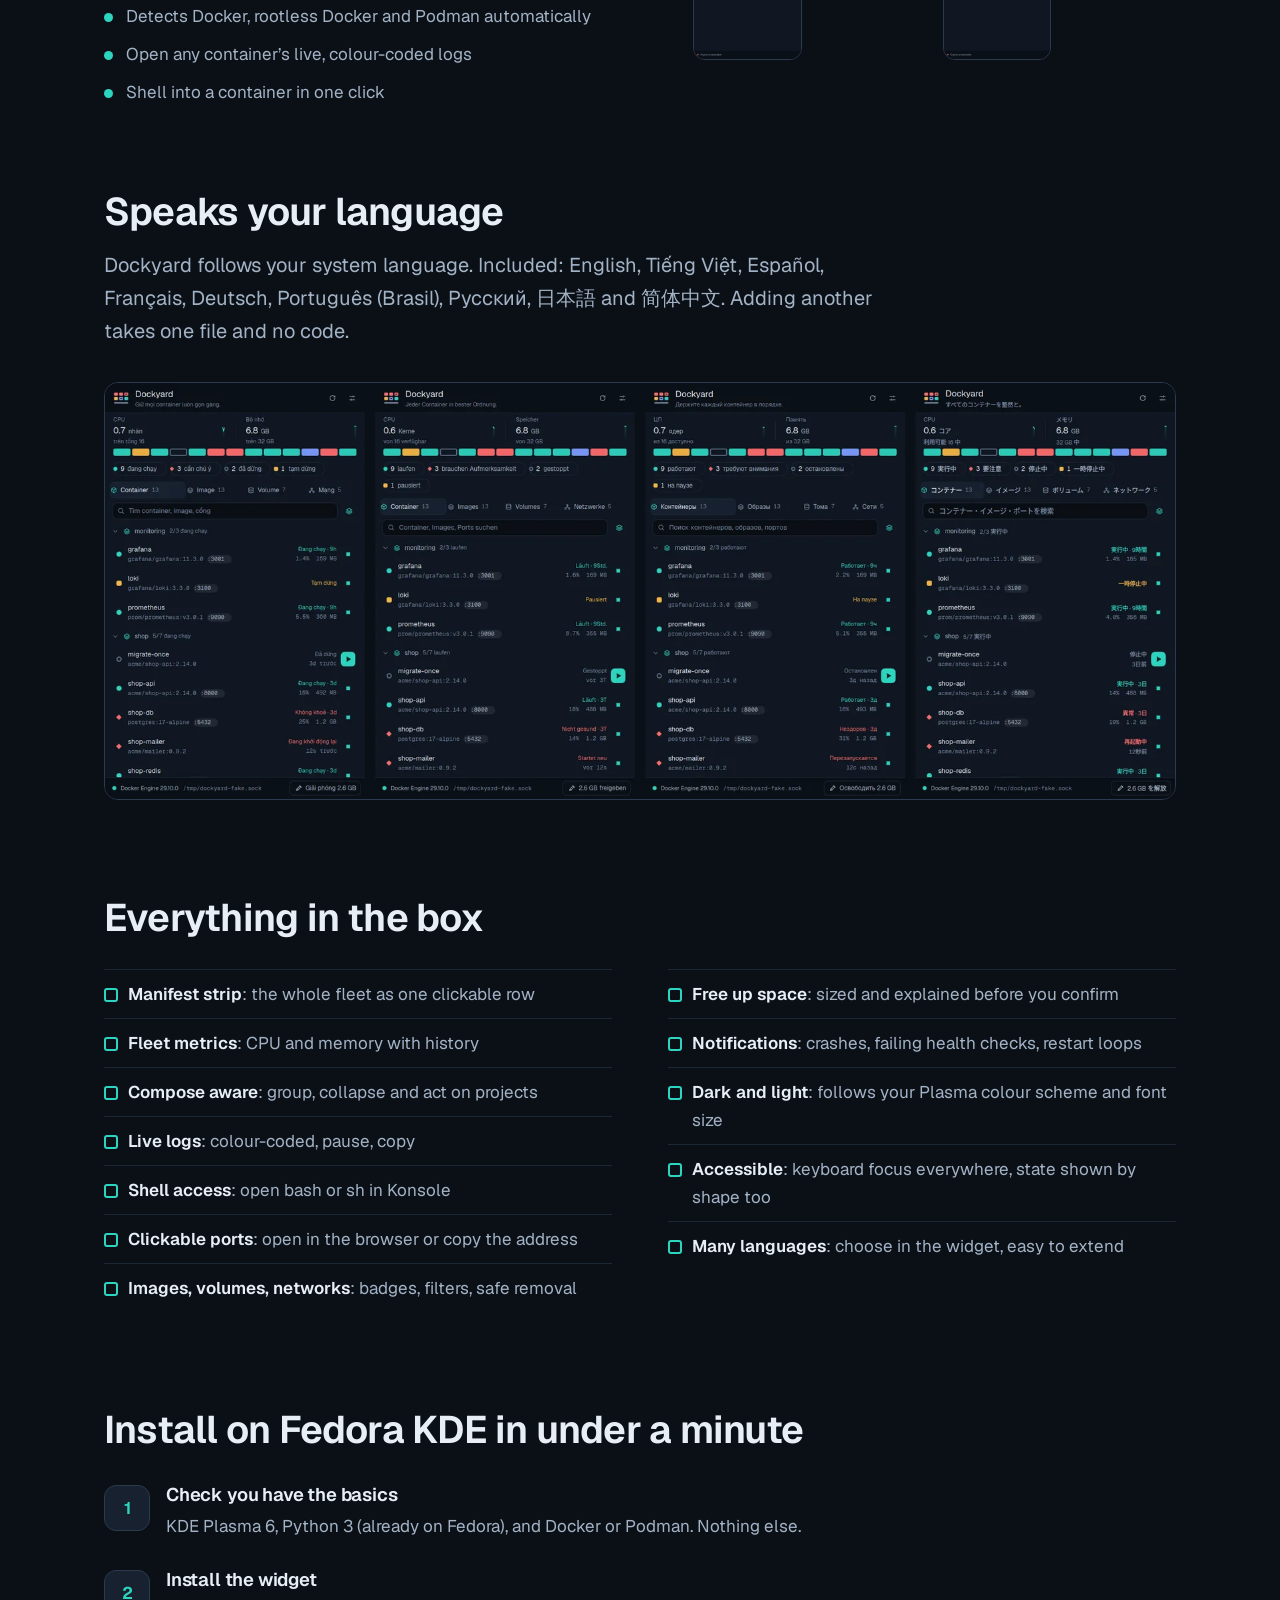
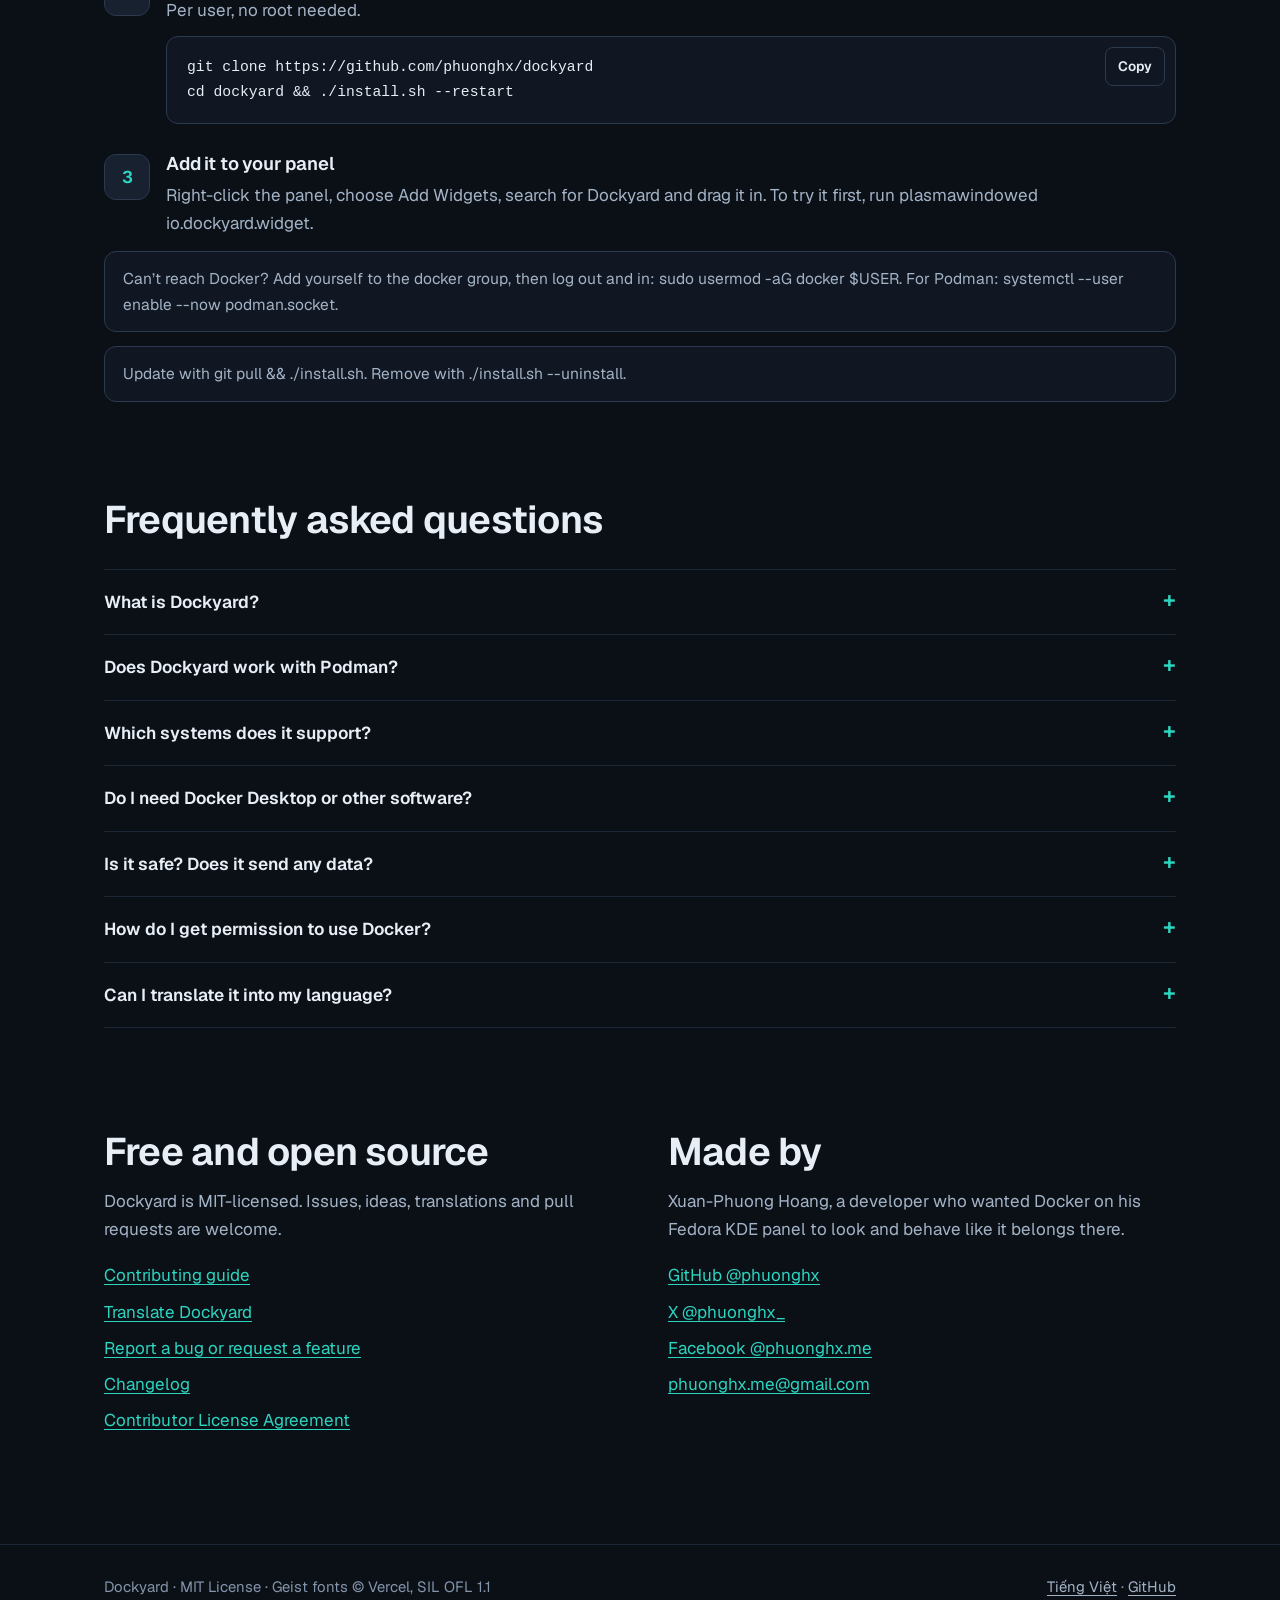
==== commit 4a6eec3b: "feat: language picker, README language buttons, translated READMEs The widget now has a globe button" ====
--- a/docs/index.html
+++ b/docs/index.html
@@ -35,7 +35,7 @@
 <link rel="apple-touch-icon" href="assets/apple-touch-icon.png">
 <link rel="preload" href="assets/Geist.ttf" as="font" type="font/ttf" crossorigin>
 <link rel="stylesheet" href="assets/style.css">
-<script type="application/ld+json">{"@context":"https://schema.org","@graph":[{"@type":"SoftwareApplication","@id":"https://phuonghx.github.io/dockyard/#app","name":"Dockyard","alternateName":"Dockyard for KDE Plasma","url":"https://phuonghx.github.io/dockyard/","description":"Dockyard is a free, open-source KDE Plasma 6 widget to monitor and manage Docker and Podman containers, images, volumes and logs from your panel. Built for Fedora KDE.","applicationCategory":"DeveloperApplication","applicationSubCategory":"Container management","operatingSystem":"Linux (KDE Plasma 6)","softwareRequirements":"KDE Plasma 6, Python 3, Docker or Podman","softwareVersion":"1.0.0","datePublished":"2026-11-26","license":"https://opensource.org/licenses/MIT","isAccessibleForFree":true,"offers":{"@type":"Offer","price":"0","priceCurrency":"USD"},"downloadUrl":"https://github.com/phuonghx/dockyard","codeRepository":"https://github.com/phuonghx/dockyard","installUrl":"https://phuonghx.github.io/dockyard/#install","image":"https://phuonghx.github.io/dockyard/assets/og-image.png","screenshot":["https://phuonghx.github.io/dockyard/images/overview-dark.png","https://phuonghx.github.io/dockyard/images/overview-light.png","https://phuonghx.github.io/dockyard/images/tab-images.png"],"inLanguage":["en","vi","es","fr","de","pt-BR","ru","ja","zh-CN"],"featureList":["Manifest strip of every container","CPU and memory with history","Compose project grouping","Live colour-coded logs","Shell access","Image, volume and network management","Safe disk clean-up","Desktop notifications","Dark and light themes","9 languages"],"author":{"@id":"https://phuonghx.github.io/dockyard/#author"}},{"@type":"Person","@id":"https://phuonghx.github.io/dockyard/#author","name":"Xuan-Phuong Hoang","url":"https://github.com/phuonghx","sameAs":["https://github.com/phuonghx","https://x.com/phuonghx_","https://facebook.com/phuonghx.me"]},{"@type":"FAQPage","mainEntity":[{"@type":"Question","name":"What is Dockyard?","acceptedAnswer":{"@type":"Answer","text":"Dockyard is a free, open-source widget for KDE Plasma 6. It lives in your panel and lets you monitor and manage Docker or Podman containers, images, volumes and networks, read logs and free up disk space, without opening a terminal or a heavy desktop app."}},{"@type":"Question","name":"Does Dockyard work with Podman?","acceptedAnswer":{"@type":"Answer","text":"Yes. It finds Docker, rootless Docker and Podman’s Docker-compatible socket automatically, or you can set a socket path in the widget settings."}},{"@type":"Question","name":"Which systems does it support?","acceptedAnswer":{"@type":"Answer","text":"Any Linux desktop running KDE Plasma 6, tested on Fedora KDE. It is a Plasma widget, so it does not run on GNOME or other desktops."}},{"@type":"Question","name":"Do I need Docker Desktop or other software?","acceptedAnswer":{"@type":"Answer","text":"No. You need Python 3 and a running Docker or Podman engine. Dockyard talks to the engine’s local socket directly."}},{"@type":"Question","name":"Is it safe? Does it send any data?","acceptedAnswer":{"@type":"Answer","text":"Dockyard has no telemetry and sends nothing anywhere except to your local engine socket. It is MIT-licensed and the source is on GitHub. Note that access to the Docker socket is equivalent to root, as with any Docker tool."}},{"@type":"Question","name":"How do I get permission to use Docker?","acceptedAnswer":{"@type":"Answer","text":"Add your user to the docker group with sudo usermod -aG docker $USER and log out and in again. Dockyard shows this exact command if it detects the problem."}},{"@type":"Question","name":"Can I translate it into my language?","acceptedAnswer":{"@type":"Answer","text":"Yes. Copy the template with tools/i18n.sh new <lang>, translate the file with any editor, and open a pull request. No programming is needed. See the Translating guide in CONTRIBUTING.md."}}]},{"@type":"WebSite","@id":"https://phuonghx.github.io/dockyard/#site","name":"Dockyard","url":"https://phuonghx.github.io/dockyard/","inLanguage":"en"}]}</script>
+<script type="application/ld+json">{"@context":"https://schema.org","@graph":[{"@type":"SoftwareApplication","@id":"https://phuonghx.github.io/dockyard/#app","name":"Dockyard","alternateName":"Dockyard for KDE Plasma","url":"https://phuonghx.github.io/dockyard/","description":"Dockyard is a free, open-source KDE Plasma 6 widget to monitor and manage Docker and Podman containers, images, volumes and logs from your panel. Built for Fedora KDE.","applicationCategory":"DeveloperApplication","applicationSubCategory":"Container management","operatingSystem":"Linux (KDE Plasma 6)","softwareRequirements":"KDE Plasma 6, Python 3, Docker or Podman","softwareVersion":"1.0.0","datePublished":"2026-11-26","license":"https://opensource.org/licenses/MIT","isAccessibleForFree":true,"offers":{"@type":"Offer","price":"0","priceCurrency":"USD"},"downloadUrl":"https://github.com/phuonghx/dockyard","codeRepository":"https://github.com/phuonghx/dockyard","installUrl":"https://phuonghx.github.io/dockyard/#install","image":"https://phuonghx.github.io/dockyard/assets/og-image.png","screenshot":["https://phuonghx.github.io/dockyard/images/overview-dark.png","https://phuonghx.github.io/dockyard/images/overview-light.png","https://phuonghx.github.io/dockyard/images/tab-images.png"],"inLanguage":["en","vi","es","fr","de","pt-BR","ru","ja","zh-CN"],"featureList":["Manifest strip of every container","CPU and memory with history","Compose project grouping","Live colour-coded logs","Shell access","Image, volume and network management","Safe disk clean-up","Desktop notifications","Dark and light themes","Multiple interface languages"],"author":{"@id":"https://phuonghx.github.io/dockyard/#author"}},{"@type":"Person","@id":"https://phuonghx.github.io/dockyard/#author","name":"Xuan-Phuong Hoang","url":"https://github.com/phuonghx","sameAs":["https://github.com/phuonghx","https://x.com/phuonghx_","https://facebook.com/phuonghx.me"]},{"@type":"FAQPage","mainEntity":[{"@type":"Question","name":"What is Dockyard?","acceptedAnswer":{"@type":"Answer","text":"Dockyard is a free, open-source widget for KDE Plasma 6. It lives in your panel and lets you monitor and manage Docker or Podman containers, images, volumes and networks, read logs and free up disk space, without opening a terminal or a heavy desktop app."}},{"@type":"Question","name":"Does Dockyard work with Podman?","acceptedAnswer":{"@type":"Answer","text":"Yes. It finds Docker, rootless Docker and Podman’s Docker-compatible socket automatically, or you can set a socket path in the widget settings."}},{"@type":"Question","name":"Which systems does it support?","acceptedAnswer":{"@type":"Answer","text":"Any Linux desktop running KDE Plasma 6, tested on Fedora KDE. It is a Plasma widget, so it does not run on GNOME or other desktops."}},{"@type":"Question","name":"Do I need Docker Desktop or other software?","acceptedAnswer":{"@type":"Answer","text":"No. You need Python 3 and a running Docker or Podman engine. Dockyard talks to the engine’s local socket directly."}},{"@type":"Question","name":"Is it safe? Does it send any data?","acceptedAnswer":{"@type":"Answer","text":"Dockyard has no telemetry and sends nothing anywhere except to your local engine socket. It is MIT-licensed and the source is on GitHub. Note that access to the Docker socket is equivalent to root, as with any Docker tool."}},{"@type":"Question","name":"How do I get permission to use Docker?","acceptedAnswer":{"@type":"Answer","text":"Add your user to the docker group with sudo usermod -aG docker $USER and log out and in again. Dockyard shows this exact command if it detects the problem."}},{"@type":"Question","name":"Can I translate it into my language?","acceptedAnswer":{"@type":"Answer","text":"Yes. Copy the template with tools/i18n.sh new <lang>, translate the file with any editor, and open a pull request. No programming is needed. See the Translating guide in CONTRIBUTING.md."}}]},{"@type":"WebSite","@id":"https://phuonghx.github.io/dockyard/#site","name":"Dockyard","url":"https://phuonghx.github.io/dockyard/","inLanguage":"en"}]}</script>
 </head>
 <body>
 <a class="skip" href="#main">Skip to content</a>
@@ -79,7 +79,7 @@
 
   <section class="allf" aria-labelledby="all"><div class="wrap">
     <h2 id="all">Everything in the box</h2>
-    <ul><li><strong>Manifest strip</strong>: the whole fleet as one clickable row</li><li><strong>Fleet metrics</strong>: CPU and memory with history</li><li><strong>Compose aware</strong>: group, collapse and act on projects</li><li><strong>Live logs</strong>: colour-coded, pause, copy</li><li><strong>Shell access</strong>: open bash or sh in Konsole</li><li><strong>Clickable ports</strong>: open in the browser or copy the address</li><li><strong>Images, volumes, networks</strong>: badges, filters, safe removal</li><li><strong>Free up space</strong>: sized and explained before you confirm</li><li><strong>Notifications</strong>: crashes, failing health checks, restart loops</li><li><strong>Dark and light</strong>: follows your Plasma colour scheme and font size</li><li><strong>Accessible</strong>: keyboard focus everywhere, state shown by shape too</li><li><strong>9 languages</strong>: gettext translations, easy to extend</li></ul>
+    <ul><li><strong>Manifest strip</strong>: the whole fleet as one clickable row</li><li><strong>Fleet metrics</strong>: CPU and memory with history</li><li><strong>Compose aware</strong>: group, collapse and act on projects</li><li><strong>Live logs</strong>: colour-coded, pause, copy</li><li><strong>Shell access</strong>: open bash or sh in Konsole</li><li><strong>Clickable ports</strong>: open in the browser or copy the address</li><li><strong>Images, volumes, networks</strong>: badges, filters, safe removal</li><li><strong>Free up space</strong>: sized and explained before you confirm</li><li><strong>Notifications</strong>: crashes, failing health checks, restart loops</li><li><strong>Dark and light</strong>: follows your Plasma colour scheme and font size</li><li><strong>Accessible</strong>: keyboard focus everywhere, state shown by shape too</li><li><strong>Many languages</strong>: choose in the widget, easy to extend</li></ul>
   </div></section>
 
   <section class="install" id="install" aria-labelledby="inst"><div class="wrap">
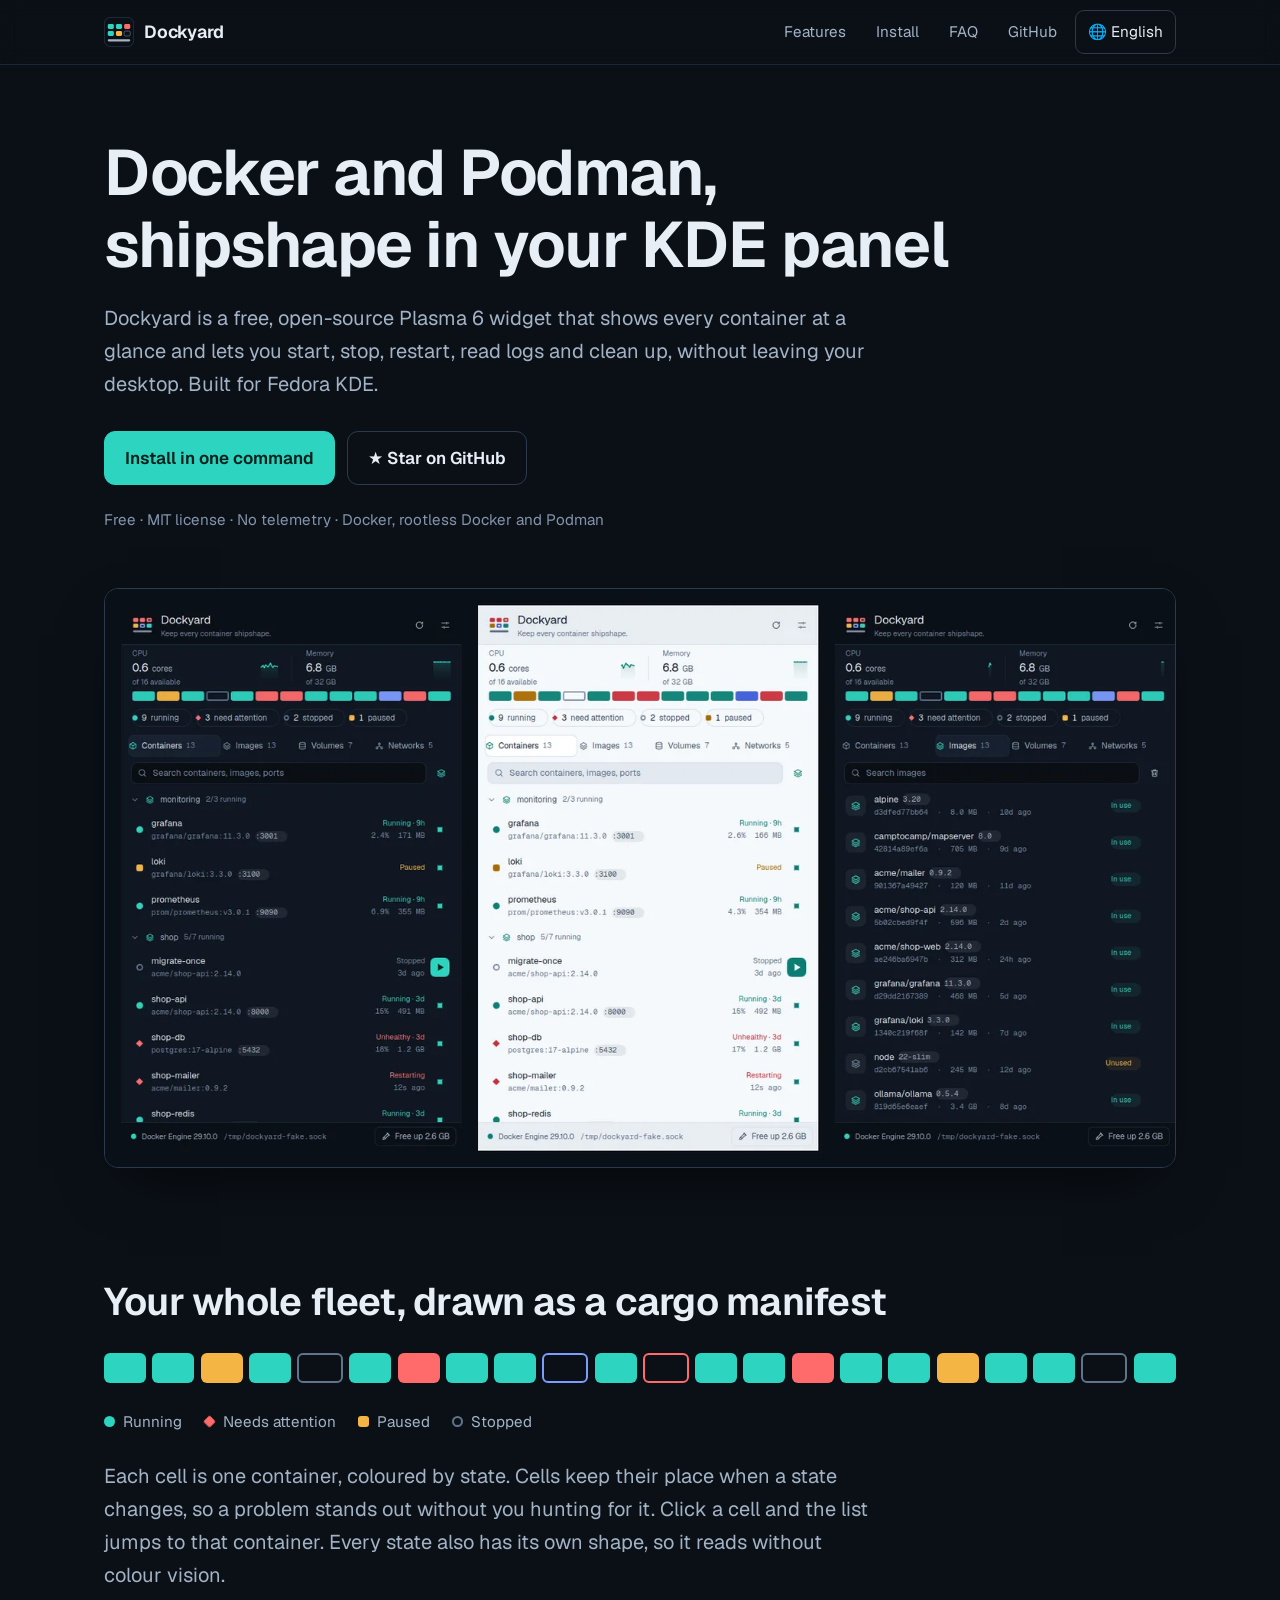
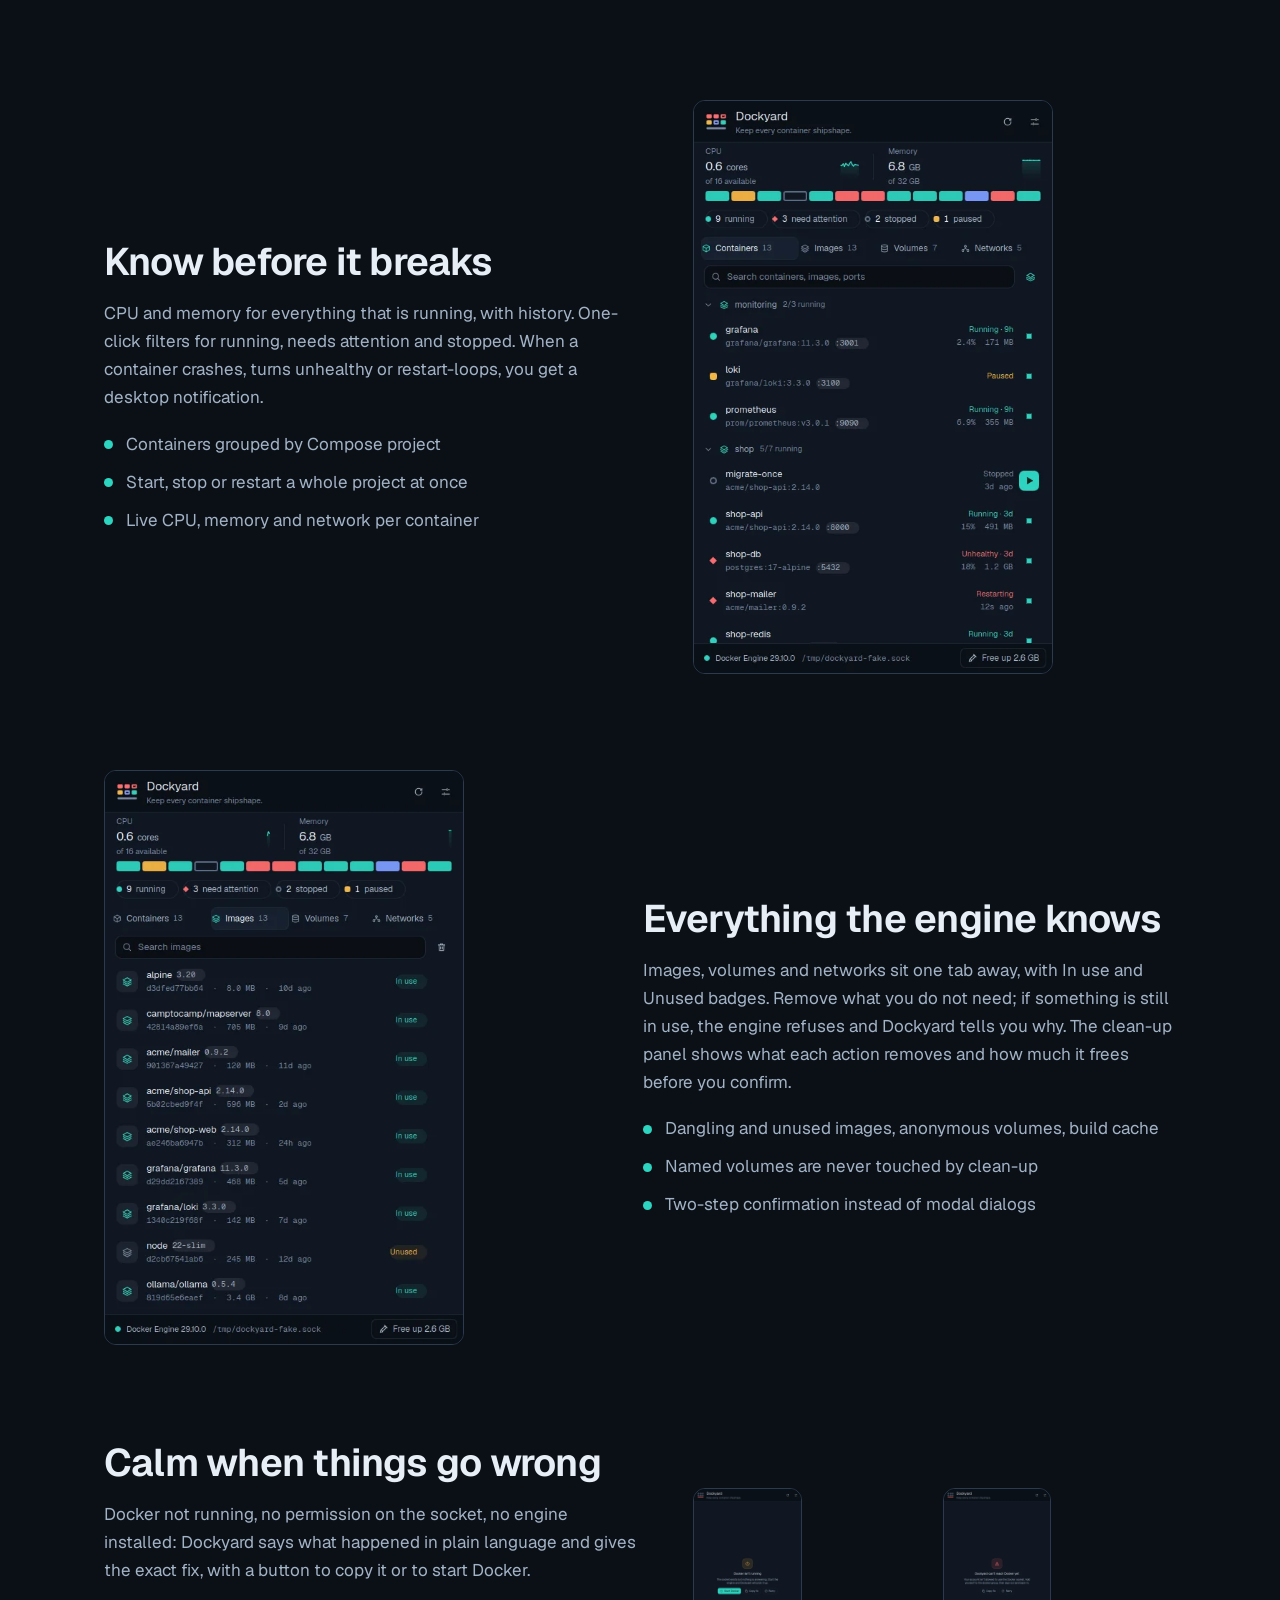
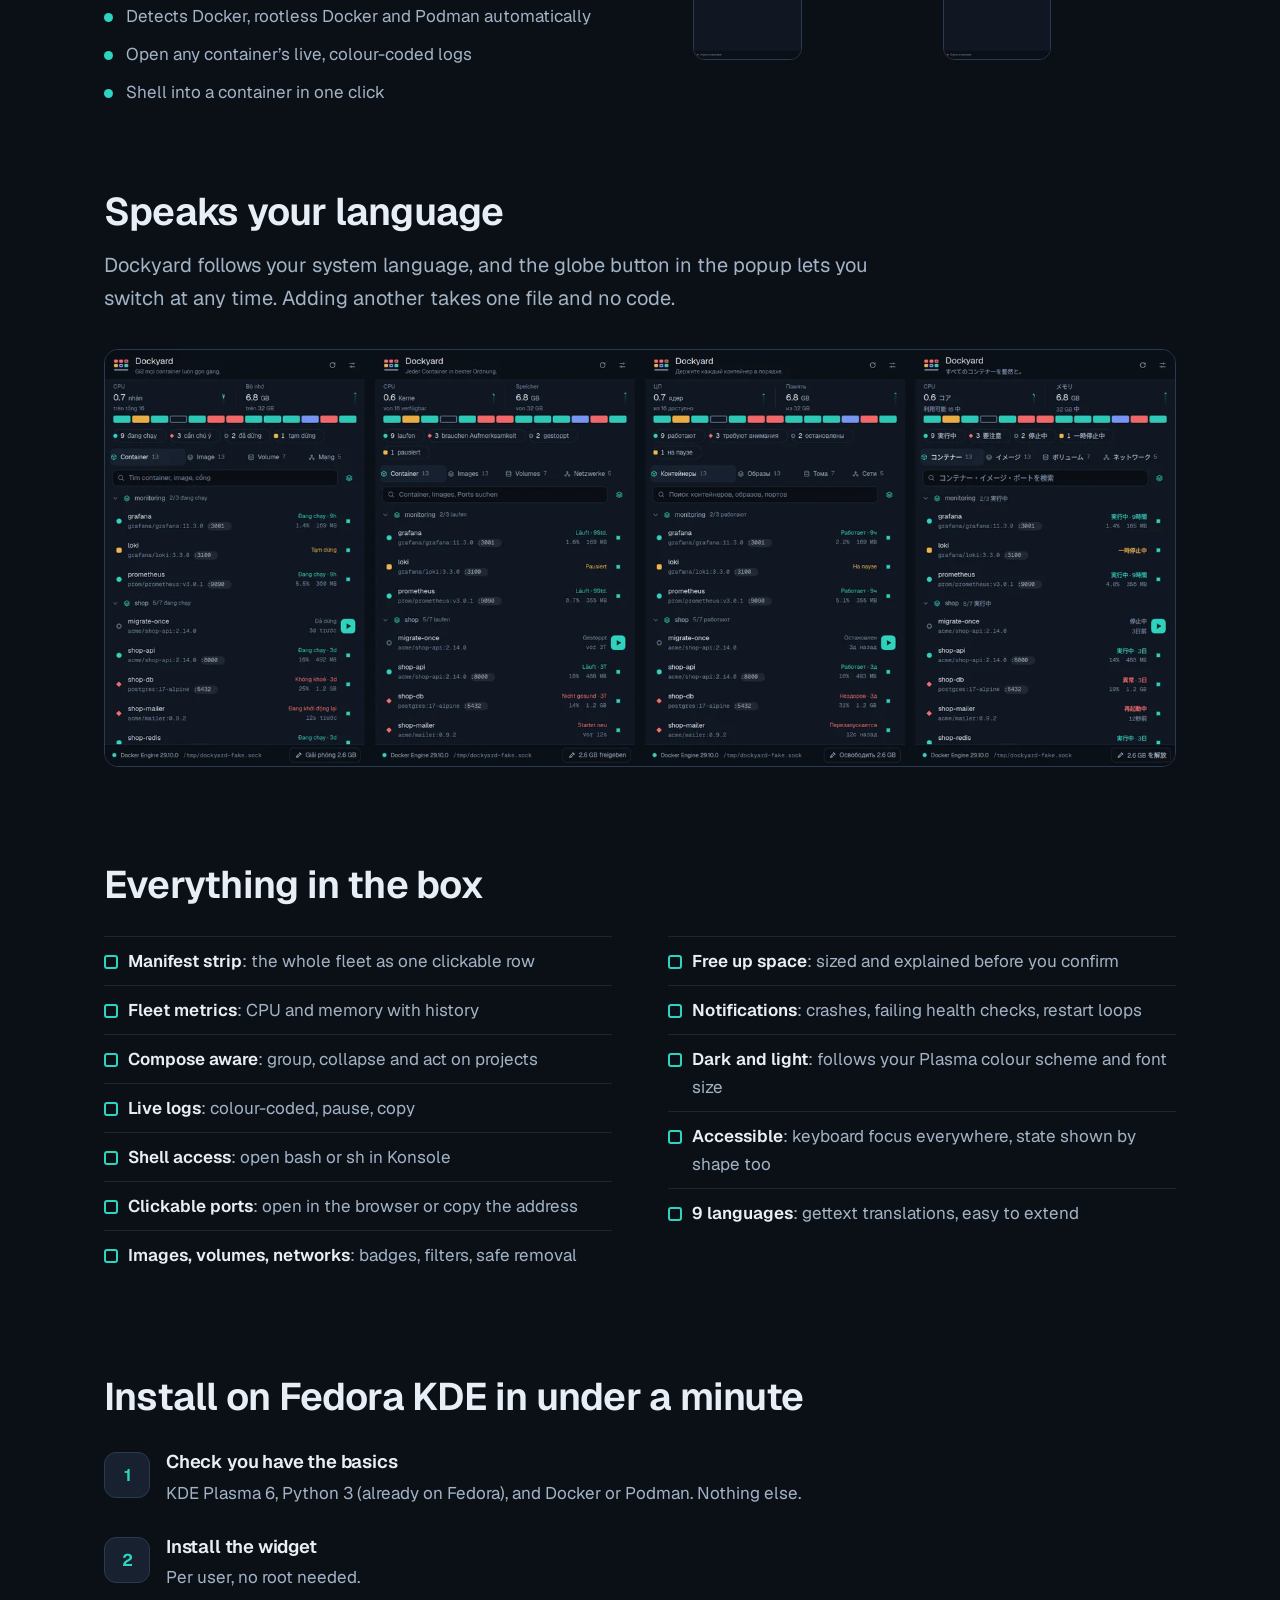
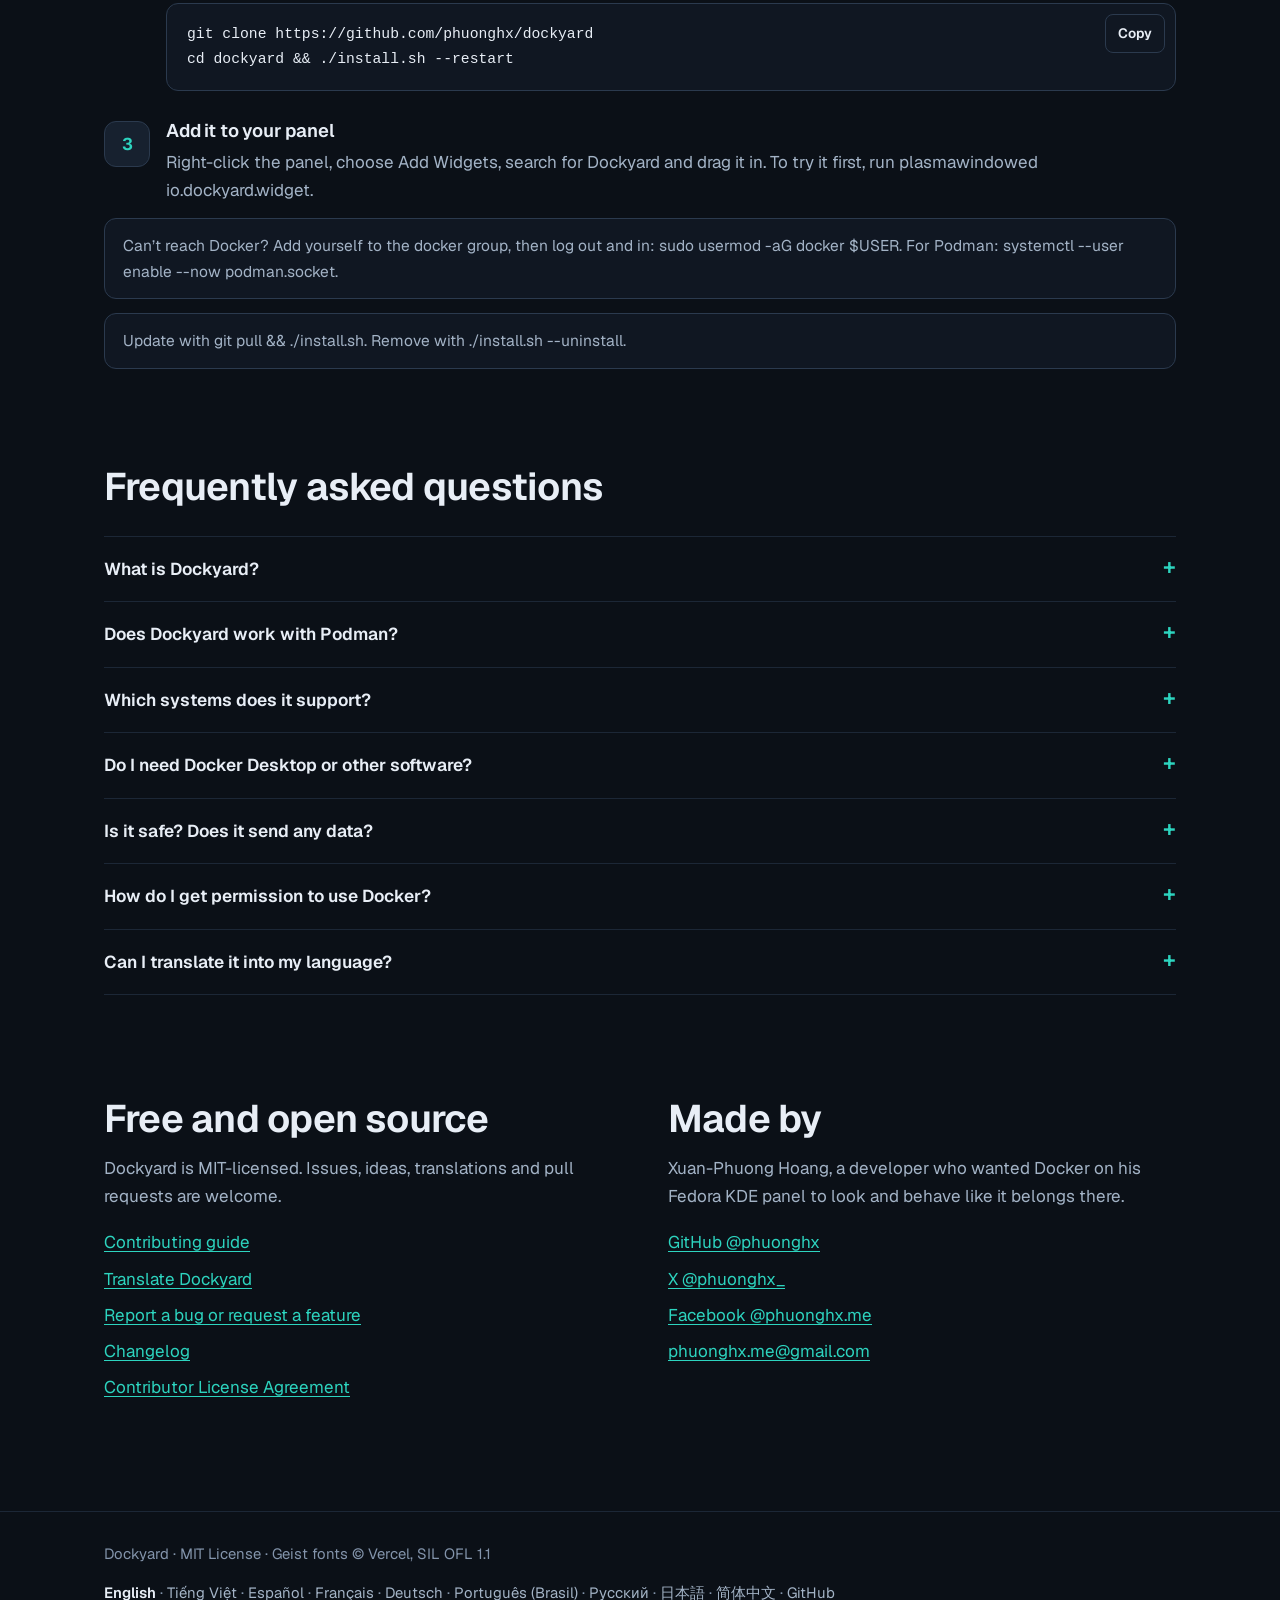
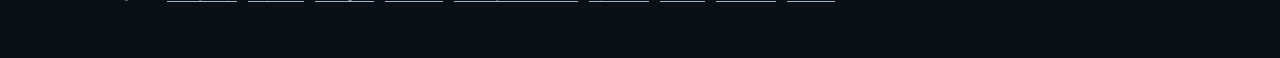
==== commit 58bfd8de: "docs: website in every language with a language selector One page per language (en, vi, es, fr, de, " ====
--- a/docs/index.html
+++ b/docs/index.html
@@ -8,6 +8,13 @@
 <link rel="canonical" href="https://phuonghx.github.io/dockyard/">
 <link rel="alternate" hreflang="en" href="https://phuonghx.github.io/dockyard/">
 <link rel="alternate" hreflang="vi" href="https://phuonghx.github.io/dockyard/vi/">
+<link rel="alternate" hreflang="es" href="https://phuonghx.github.io/dockyard/es/">
+<link rel="alternate" hreflang="fr" href="https://phuonghx.github.io/dockyard/fr/">
+<link rel="alternate" hreflang="de" href="https://phuonghx.github.io/dockyard/de/">
+<link rel="alternate" hreflang="pt-BR" href="https://phuonghx.github.io/dockyard/pt-BR/">
+<link rel="alternate" hreflang="ru" href="https://phuonghx.github.io/dockyard/ru/">
+<link rel="alternate" hreflang="ja" href="https://phuonghx.github.io/dockyard/ja/">
+<link rel="alternate" hreflang="zh-CN" href="https://phuonghx.github.io/dockyard/zh-CN/">
 <link rel="alternate" hreflang="x-default" href="https://phuonghx.github.io/dockyard/">
 <meta name="robots" content="index,follow,max-image-preview:large">
 <meta name="theme-color" content="#0b1017">
@@ -20,6 +27,13 @@
 <meta property="og:url" content="https://phuonghx.github.io/dockyard/">
 <meta property="og:locale" content="en_US">
 <meta property="og:locale:alternate" content="vi_VN">
+<meta property="og:locale:alternate" content="es_ES">
+<meta property="og:locale:alternate" content="fr_FR">
+<meta property="og:locale:alternate" content="de_DE">
+<meta property="og:locale:alternate" content="pt_BR">
+<meta property="og:locale:alternate" content="ru_RU">
+<meta property="og:locale:alternate" content="ja_JP">
+<meta property="og:locale:alternate" content="zh_CN">
 <meta property="og:image" content="https://phuonghx.github.io/dockyard/assets/og-image.png">
 <meta property="og:image:width" content="1200">
 <meta property="og:image:height" content="630">
@@ -35,7 +49,7 @@
 <link rel="apple-touch-icon" href="assets/apple-touch-icon.png">
 <link rel="preload" href="assets/Geist.ttf" as="font" type="font/ttf" crossorigin>
 <link rel="stylesheet" href="assets/style.css">
-<script type="application/ld+json">{"@context":"https://schema.org","@graph":[{"@type":"SoftwareApplication","@id":"https://phuonghx.github.io/dockyard/#app","name":"Dockyard","alternateName":"Dockyard for KDE Plasma","url":"https://phuonghx.github.io/dockyard/","description":"Dockyard is a free, open-source KDE Plasma 6 widget to monitor and manage Docker and Podman containers, images, volumes and logs from your panel. Built for Fedora KDE.","applicationCategory":"DeveloperApplication","applicationSubCategory":"Container management","operatingSystem":"Linux (KDE Plasma 6)","softwareRequirements":"KDE Plasma 6, Python 3, Docker or Podman","softwareVersion":"1.0.0","datePublished":"2026-11-26","license":"https://opensource.org/licenses/MIT","isAccessibleForFree":true,"offers":{"@type":"Offer","price":"0","priceCurrency":"USD"},"downloadUrl":"https://github.com/phuonghx/dockyard","codeRepository":"https://github.com/phuonghx/dockyard","installUrl":"https://phuonghx.github.io/dockyard/#install","image":"https://phuonghx.github.io/dockyard/assets/og-image.png","screenshot":["https://phuonghx.github.io/dockyard/images/overview-dark.png","https://phuonghx.github.io/dockyard/images/overview-light.png","https://phuonghx.github.io/dockyard/images/tab-images.png"],"inLanguage":["en","vi","es","fr","de","pt-BR","ru","ja","zh-CN"],"featureList":["Manifest strip of every container","CPU and memory with history","Compose project grouping","Live colour-coded logs","Shell access","Image, volume and network management","Safe disk clean-up","Desktop notifications","Dark and light themes","Multiple interface languages"],"author":{"@id":"https://phuonghx.github.io/dockyard/#author"}},{"@type":"Person","@id":"https://phuonghx.github.io/dockyard/#author","name":"Xuan-Phuong Hoang","url":"https://github.com/phuonghx","sameAs":["https://github.com/phuonghx","https://x.com/phuonghx_","https://facebook.com/phuonghx.me"]},{"@type":"FAQPage","mainEntity":[{"@type":"Question","name":"What is Dockyard?","acceptedAnswer":{"@type":"Answer","text":"Dockyard is a free, open-source widget for KDE Plasma 6. It lives in your panel and lets you monitor and manage Docker or Podman containers, images, volumes and networks, read logs and free up disk space, without opening a terminal or a heavy desktop app."}},{"@type":"Question","name":"Does Dockyard work with Podman?","acceptedAnswer":{"@type":"Answer","text":"Yes. It finds Docker, rootless Docker and Podman’s Docker-compatible socket automatically, or you can set a socket path in the widget settings."}},{"@type":"Question","name":"Which systems does it support?","acceptedAnswer":{"@type":"Answer","text":"Any Linux desktop running KDE Plasma 6, tested on Fedora KDE. It is a Plasma widget, so it does not run on GNOME or other desktops."}},{"@type":"Question","name":"Do I need Docker Desktop or other software?","acceptedAnswer":{"@type":"Answer","text":"No. You need Python 3 and a running Docker or Podman engine. Dockyard talks to the engine’s local socket directly."}},{"@type":"Question","name":"Is it safe? Does it send any data?","acceptedAnswer":{"@type":"Answer","text":"Dockyard has no telemetry and sends nothing anywhere except to your local engine socket. It is MIT-licensed and the source is on GitHub. Note that access to the Docker socket is equivalent to root, as with any Docker tool."}},{"@type":"Question","name":"How do I get permission to use Docker?","acceptedAnswer":{"@type":"Answer","text":"Add your user to the docker group with sudo usermod -aG docker $USER and log out and in again. Dockyard shows this exact command if it detects the problem."}},{"@type":"Question","name":"Can I translate it into my language?","acceptedAnswer":{"@type":"Answer","text":"Yes. Copy the template with tools/i18n.sh new <lang>, translate the file with any editor, and open a pull request. No programming is needed. See the Translating guide in CONTRIBUTING.md."}}]},{"@type":"WebSite","@id":"https://phuonghx.github.io/dockyard/#site","name":"Dockyard","url":"https://phuonghx.github.io/dockyard/","inLanguage":"en"}]}</script>
+<script type="application/ld+json">{"@context":"https://schema.org","@graph":[{"@type":"SoftwareApplication","@id":"https://phuonghx.github.io/dockyard/#app","name":"Dockyard","alternateName":"Dockyard for KDE Plasma","url":"https://phuonghx.github.io/dockyard/","description":"Dockyard is a free, open-source KDE Plasma 6 widget to monitor and manage Docker and Podman containers, images, volumes and logs from your panel. Built for Fedora KDE.","applicationCategory":"DeveloperApplication","applicationSubCategory":"Container management","operatingSystem":"Linux (KDE Plasma 6)","softwareRequirements":"KDE Plasma 6, Python 3, Docker or Podman","softwareVersion":"1.0.0","datePublished":"2026-11-26","license":"https://opensource.org/licenses/MIT","isAccessibleForFree":true,"offers":{"@type":"Offer","price":"0","priceCurrency":"USD"},"downloadUrl":"https://github.com/phuonghx/dockyard","codeRepository":"https://github.com/phuonghx/dockyard","installUrl":"https://phuonghx.github.io/dockyard/#install","image":"https://phuonghx.github.io/dockyard/assets/og-image.png","screenshot":["https://phuonghx.github.io/dockyard/images/overview-dark.png","https://phuonghx.github.io/dockyard/images/overview-light.png","https://phuonghx.github.io/dockyard/images/tab-images.png"],"inLanguage":["en","vi","es","fr","de","pt-BR","ru","ja","zh-CN"],"featureList":["Manifest strip of every container","CPU and memory with history","Compose project grouping","Live colour-coded logs","Shell access","Image, volume and network management","Safe disk clean-up","Desktop notifications","Dark and light themes","9 languages"],"author":{"@id":"https://phuonghx.github.io/dockyard/#author"}},{"@type":"Person","@id":"https://phuonghx.github.io/dockyard/#author","name":"Xuan-Phuong Hoang","url":"https://github.com/phuonghx","sameAs":["https://github.com/phuonghx","https://x.com/phuonghx_","https://facebook.com/phuonghx.me"]},{"@type":"FAQPage","mainEntity":[{"@type":"Question","name":"What is Dockyard?","acceptedAnswer":{"@type":"Answer","text":"Dockyard is a free, open-source widget for KDE Plasma 6. It lives in your panel and lets you monitor and manage Docker or Podman containers, images, volumes and networks, read logs and free up disk space, without opening a terminal or a heavy desktop app."}},{"@type":"Question","name":"Does Dockyard work with Podman?","acceptedAnswer":{"@type":"Answer","text":"Yes. It finds Docker, rootless Docker and Podman’s Docker-compatible socket automatically, or you can set a socket path in the widget settings."}},{"@type":"Question","name":"Which systems does it support?","acceptedAnswer":{"@type":"Answer","text":"Any Linux desktop running KDE Plasma 6, tested on Fedora KDE. It is a Plasma widget, so it does not run on GNOME or other desktops."}},{"@type":"Question","name":"Do I need Docker Desktop or other software?","acceptedAnswer":{"@type":"Answer","text":"No. You need Python 3 and a running Docker or Podman engine. Dockyard talks to the engine’s local socket directly."}},{"@type":"Question","name":"Is it safe? Does it send any data?","acceptedAnswer":{"@type":"Answer","text":"Dockyard has no telemetry and sends nothing anywhere except to your local engine socket. It is MIT-licensed and the source is on GitHub. Note that access to the Docker socket is equivalent to root, as with any Docker tool."}},{"@type":"Question","name":"How do I get permission to use Docker?","acceptedAnswer":{"@type":"Answer","text":"Add your user to the docker group with sudo usermod -aG docker $USER and log out and in again. Dockyard shows this exact command if it detects the problem."}},{"@type":"Question","name":"Can I translate it into my language?","acceptedAnswer":{"@type":"Answer","text":"Yes. Copy the template with tools/i18n.sh new <lang>, translate the file with any editor, and open a pull request. No programming is needed. See the Translating guide in CONTRIBUTING.md."}}]},{"@type":"WebSite","@id":"https://phuonghx.github.io/dockyard/#site","name":"Dockyard","url":"https://phuonghx.github.io/dockyard/","inLanguage":"en"}]}</script>
 </head>
 <body>
 <a class="skip" href="#main">Skip to content</a>
@@ -46,7 +60,7 @@
     <a class="hide-sm" href="#install">Install</a>
     <a class="hide-sm" href="#faq">FAQ</a>
     <a href="https://github.com/phuonghx/dockyard">GitHub</a>
-    <a class="lang" href="vi/" hreflang="vi" lang="vi">Tiếng Việt</a>
+    <details class="langsel"><summary aria-label="Language"><span aria-hidden="true">🌐</span> English</summary><ul><li><a href="./" hreflang="en" lang="en" aria-current="true">English</a></li><li><a href="vi/" hreflang="vi" lang="vi">Tiếng Việt</a></li><li><a href="es/" hreflang="es" lang="es">Español</a></li><li><a href="fr/" hreflang="fr" lang="fr">Français</a></li><li><a href="de/" hreflang="de" lang="de">Deutsch</a></li><li><a href="pt-BR/" hreflang="pt-BR" lang="pt-BR">Português (Brasil)</a></li><li><a href="ru/" hreflang="ru" lang="ru">Русский</a></li><li><a href="ja/" hreflang="ja" lang="ja">日本語</a></li><li><a href="zh-CN/" hreflang="zh-CN" lang="zh-CN">简体中文</a></li></ul></details>
   </nav>
 </div></header>
 <main id="main">
@@ -73,13 +87,13 @@
 
   <section class="feat" aria-labelledby="langs"><div class="wrap">
     <h2 id="langs">Speaks your language</h2>
-    <p class="lead" style="margin-top:16px">Dockyard follows your system language. Included: English, Tiếng Việt, Español, Français, Deutsch, Português (Brasil), Русский, 日本語 and 简体中文. Adding another takes one file and no code.</p>
+    <p class="lead" style="margin-top:16px">Dockyard follows your system language, and the globe button in the popup lets you switch at any time. Adding another takes one file and no code.</p>
     <div class="wide"><picture><source srcset="images/languages.webp" type="image/webp"><img src="images/languages.png" width="1600" height="621" alt="Dockyard shown in Vietnamese, German, Russian and Japanese" loading="lazy"></picture></div>
   </div></section>
 
   <section class="allf" aria-labelledby="all"><div class="wrap">
     <h2 id="all">Everything in the box</h2>
-    <ul><li><strong>Manifest strip</strong>: the whole fleet as one clickable row</li><li><strong>Fleet metrics</strong>: CPU and memory with history</li><li><strong>Compose aware</strong>: group, collapse and act on projects</li><li><strong>Live logs</strong>: colour-coded, pause, copy</li><li><strong>Shell access</strong>: open bash or sh in Konsole</li><li><strong>Clickable ports</strong>: open in the browser or copy the address</li><li><strong>Images, volumes, networks</strong>: badges, filters, safe removal</li><li><strong>Free up space</strong>: sized and explained before you confirm</li><li><strong>Notifications</strong>: crashes, failing health checks, restart loops</li><li><strong>Dark and light</strong>: follows your Plasma colour scheme and font size</li><li><strong>Accessible</strong>: keyboard focus everywhere, state shown by shape too</li><li><strong>Many languages</strong>: choose in the widget, easy to extend</li></ul>
+    <ul><li><strong>Manifest strip</strong>: the whole fleet as one clickable row</li><li><strong>Fleet metrics</strong>: CPU and memory with history</li><li><strong>Compose aware</strong>: group, collapse and act on projects</li><li><strong>Live logs</strong>: colour-coded, pause, copy</li><li><strong>Shell access</strong>: open bash or sh in Konsole</li><li><strong>Clickable ports</strong>: open in the browser or copy the address</li><li><strong>Images, volumes, networks</strong>: badges, filters, safe removal</li><li><strong>Free up space</strong>: sized and explained before you confirm</li><li><strong>Notifications</strong>: crashes, failing health checks, restart loops</li><li><strong>Dark and light</strong>: follows your Plasma colour scheme and font size</li><li><strong>Accessible</strong>: keyboard focus everywhere, state shown by shape too</li><li><strong>9 languages</strong>: gettext translations, easy to extend</li></ul>
   </div></section>
 
   <section class="install" id="install" aria-labelledby="inst"><div class="wrap">
@@ -113,7 +127,7 @@
       <ul><li><a href="https://github.com/phuonghx">GitHub @phuonghx</a></li><li><a href="https://x.com/phuonghx_">X @phuonghx_</a></li><li><a href="https://facebook.com/phuonghx.me">Facebook @phuonghx.me</a></li><li><a href="mailto:phuonghx.me@gmail.com">phuonghx.me@gmail.com</a></li></ul></div>
   </div></div></section>
 </main>
-<footer><div class="wrap"><span>Dockyard · MIT License · Geist fonts © Vercel, SIL OFL 1.1</span><span><a href="vi/" hreflang="vi" lang="vi">Tiếng Việt</a> · <a href="https://github.com/phuonghx/dockyard">GitHub</a></span></div></footer>
+<footer><div class="wrap"><span>Dockyard · MIT License · Geist fonts © Vercel, SIL OFL 1.1</span><span class="flang"><span aria-current="true">English</span> · <a href="vi/" hreflang="vi" lang="vi">Tiếng Việt</a> · <a href="es/" hreflang="es" lang="es">Español</a> · <a href="fr/" hreflang="fr" lang="fr">Français</a> · <a href="de/" hreflang="de" lang="de">Deutsch</a> · <a href="pt-BR/" hreflang="pt-BR" lang="pt-BR">Português (Brasil)</a> · <a href="ru/" hreflang="ru" lang="ru">Русский</a> · <a href="ja/" hreflang="ja" lang="ja">日本語</a> · <a href="zh-CN/" hreflang="zh-CN" lang="zh-CN">简体中文</a> · <a href="https://github.com/phuonghx/dockyard">GitHub</a></span></div></footer>
 <script>document.querySelectorAll('[data-copy]').forEach(function(b){b.addEventListener('click',function(){var t=b.getAttribute('data-copy'),d=b.getAttribute('data-done'),o=b.textContent;(navigator.clipboard?navigator.clipboard.writeText(t):Promise.reject()).then(function(){b.textContent=d;setTimeout(function(){b.textContent=o},1600)},function(){})})})</script>
 </body>
 </html>
--- a/docs/assets/style.css
+++ b/docs/assets/style.css
@@ -122,3 +122,17 @@
 footer .wrap{display:flex;flex-wrap:wrap;gap:12px 28px;align-items:center;justify-content:space-between}
 footer a{color:var(--tx2)}
 @media(prefers-reduced-motion:reduce){*{animation:none!important;transition:none!important;scroll-behavior:auto!important}}
+
+/* language selector */
+.langsel{position:relative}
+.langsel summary{list-style:none;cursor:pointer;padding:8px 12px;border:1px solid var(--line2);border-radius:9px;color:var(--tx);font-size:.95rem;white-space:nowrap}
+.langsel summary::-webkit-details-marker{display:none}
+.langsel summary:hover{background:rgba(232,238,246,.07)}
+.langsel ul{position:absolute;right:0;top:calc(100% + 8px);margin:0;padding:6px;list-style:none;min-width:210px;background:var(--raised);border:1px solid var(--line2);border-radius:12px;box-shadow:0 18px 40px -12px rgba(0,0,0,.7);z-index:20}
+.langsel a{display:block;padding:9px 12px;border-radius:8px;color:var(--tx2);text-decoration:none;font-size:.95rem}
+.langsel a:hover{background:rgba(232,238,246,.07);color:var(--tx)}
+.langsel a[aria-current]{color:var(--tx);background:rgba(45,212,191,.14);font-weight:600}
+footer .flang{line-height:2}
+footer .flang span[aria-current]{color:var(--tx);font-weight:600}
+:lang(ja),:lang(zh-CN){line-height:1.8}
+:lang(ja) h1,:lang(ja) h2,:lang(ja) h3,:lang(zh-CN) h1,:lang(zh-CN) h2,:lang(zh-CN) h3{line-height:1.3;letter-spacing:0}
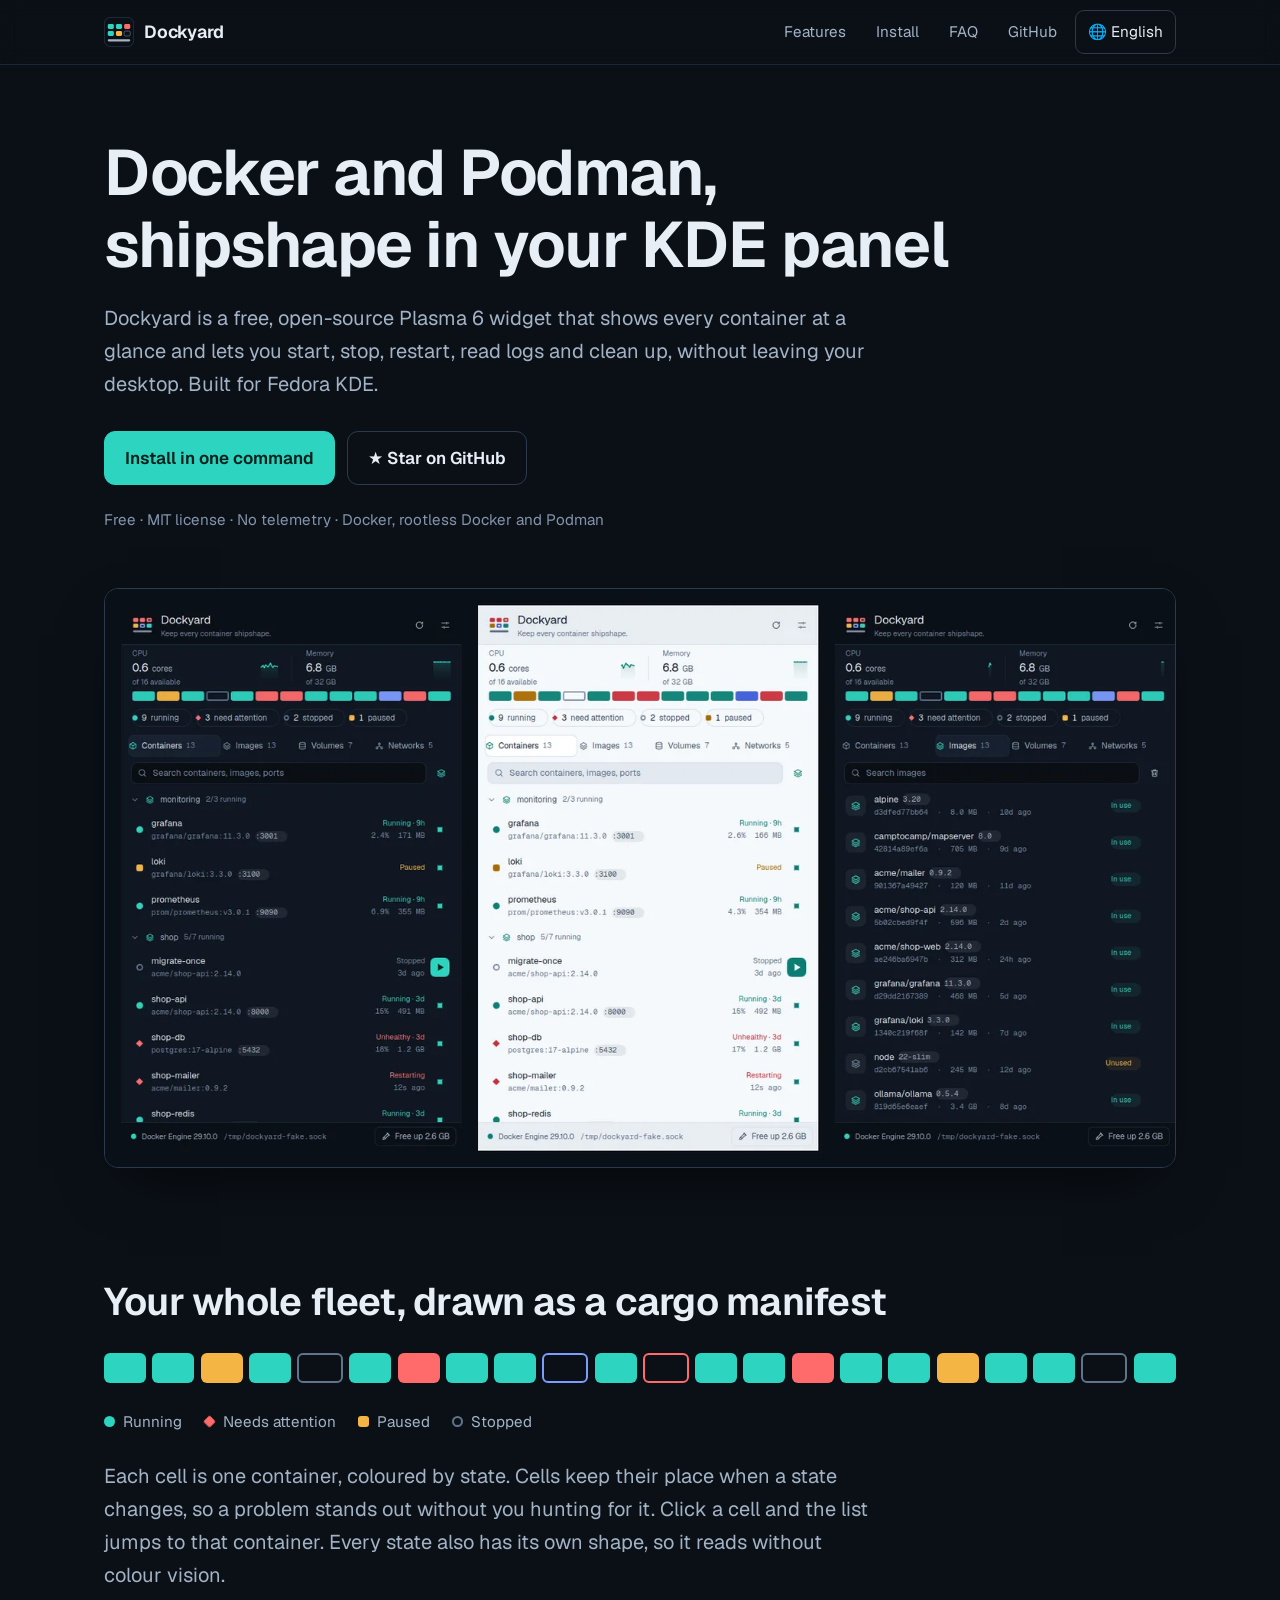
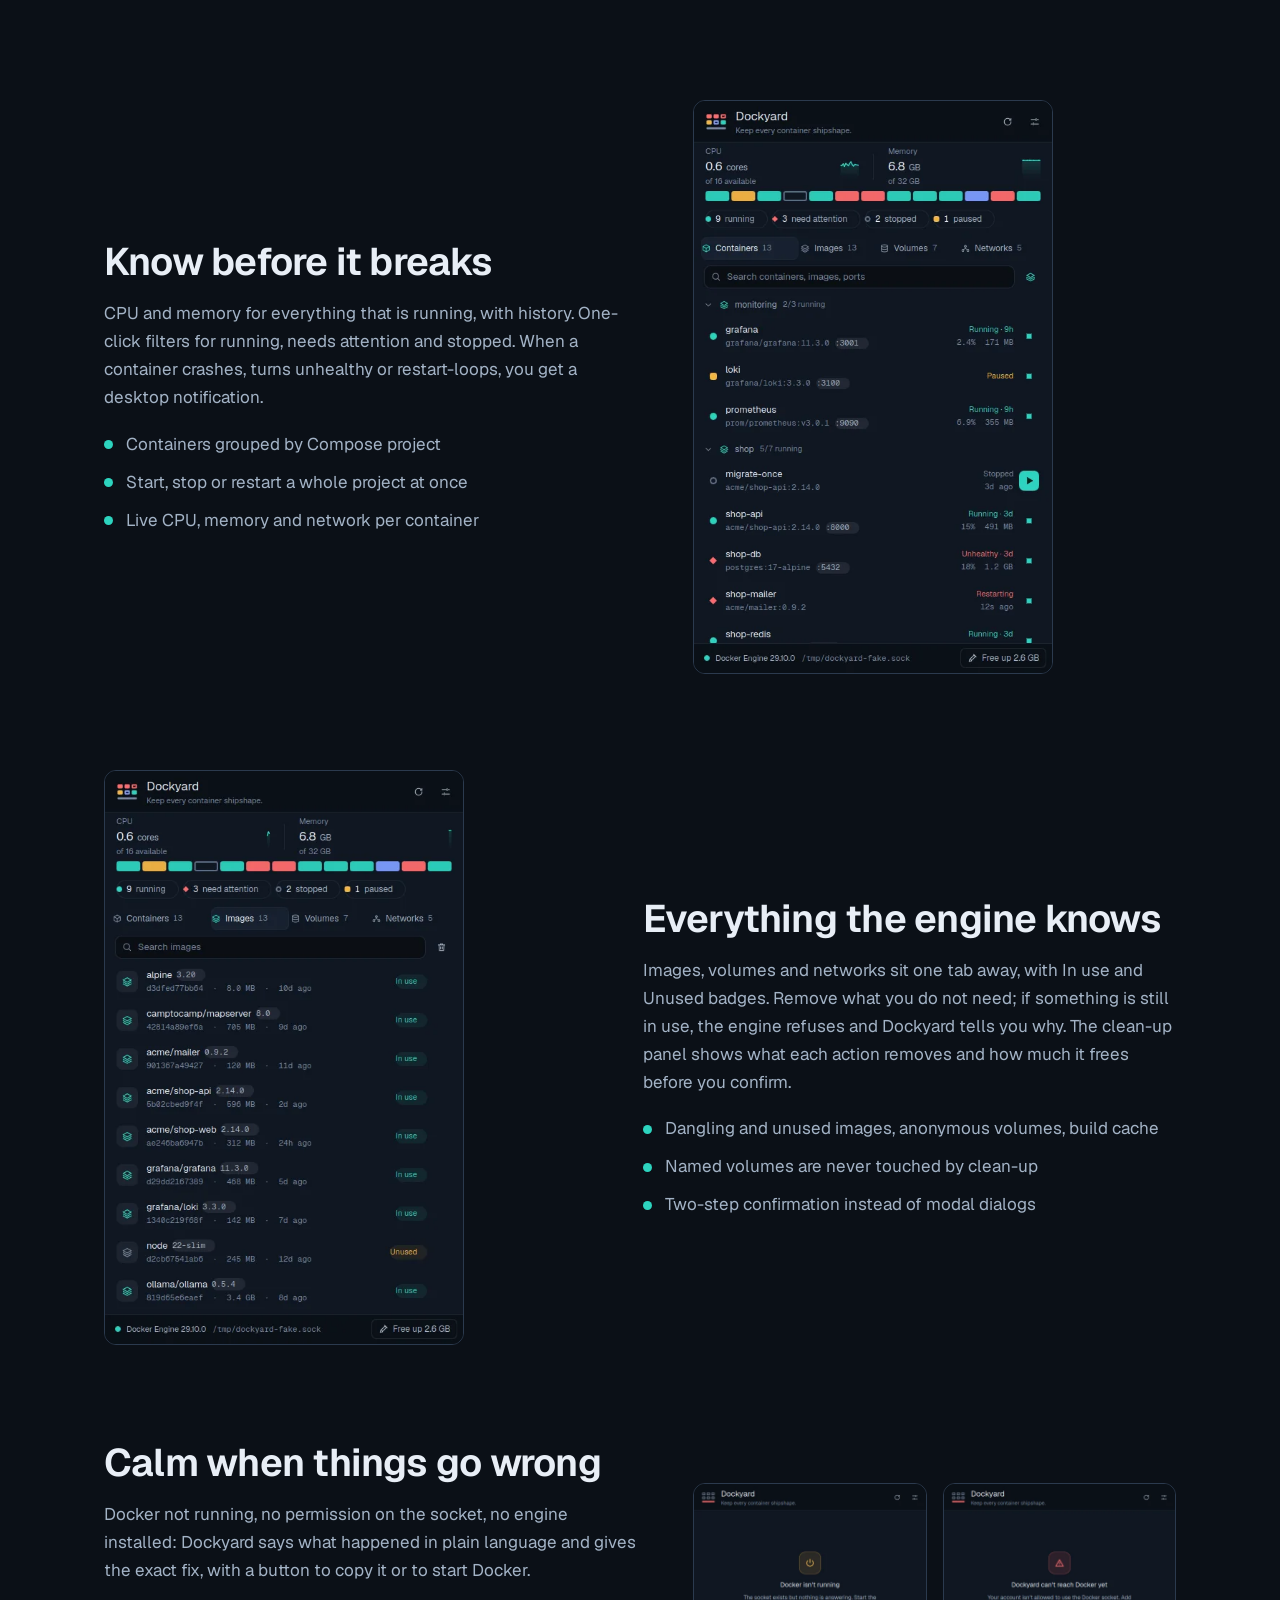
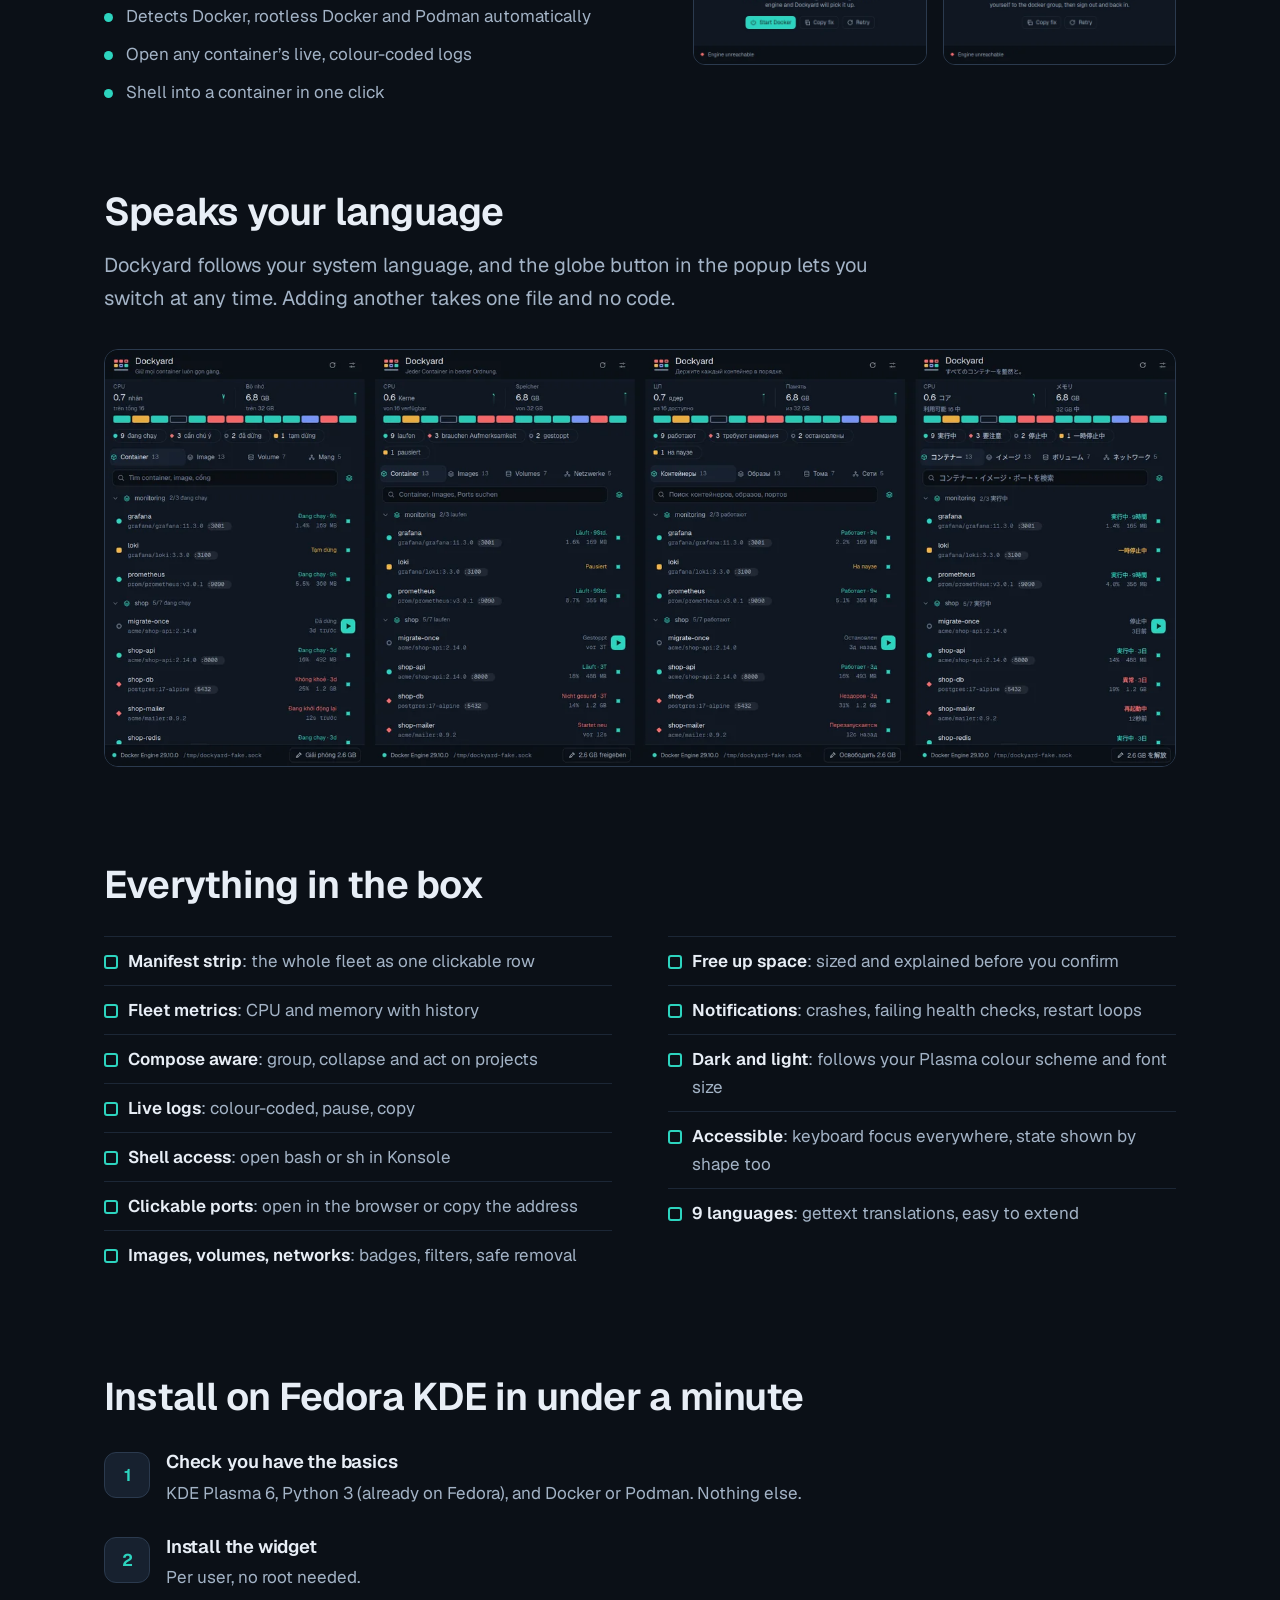
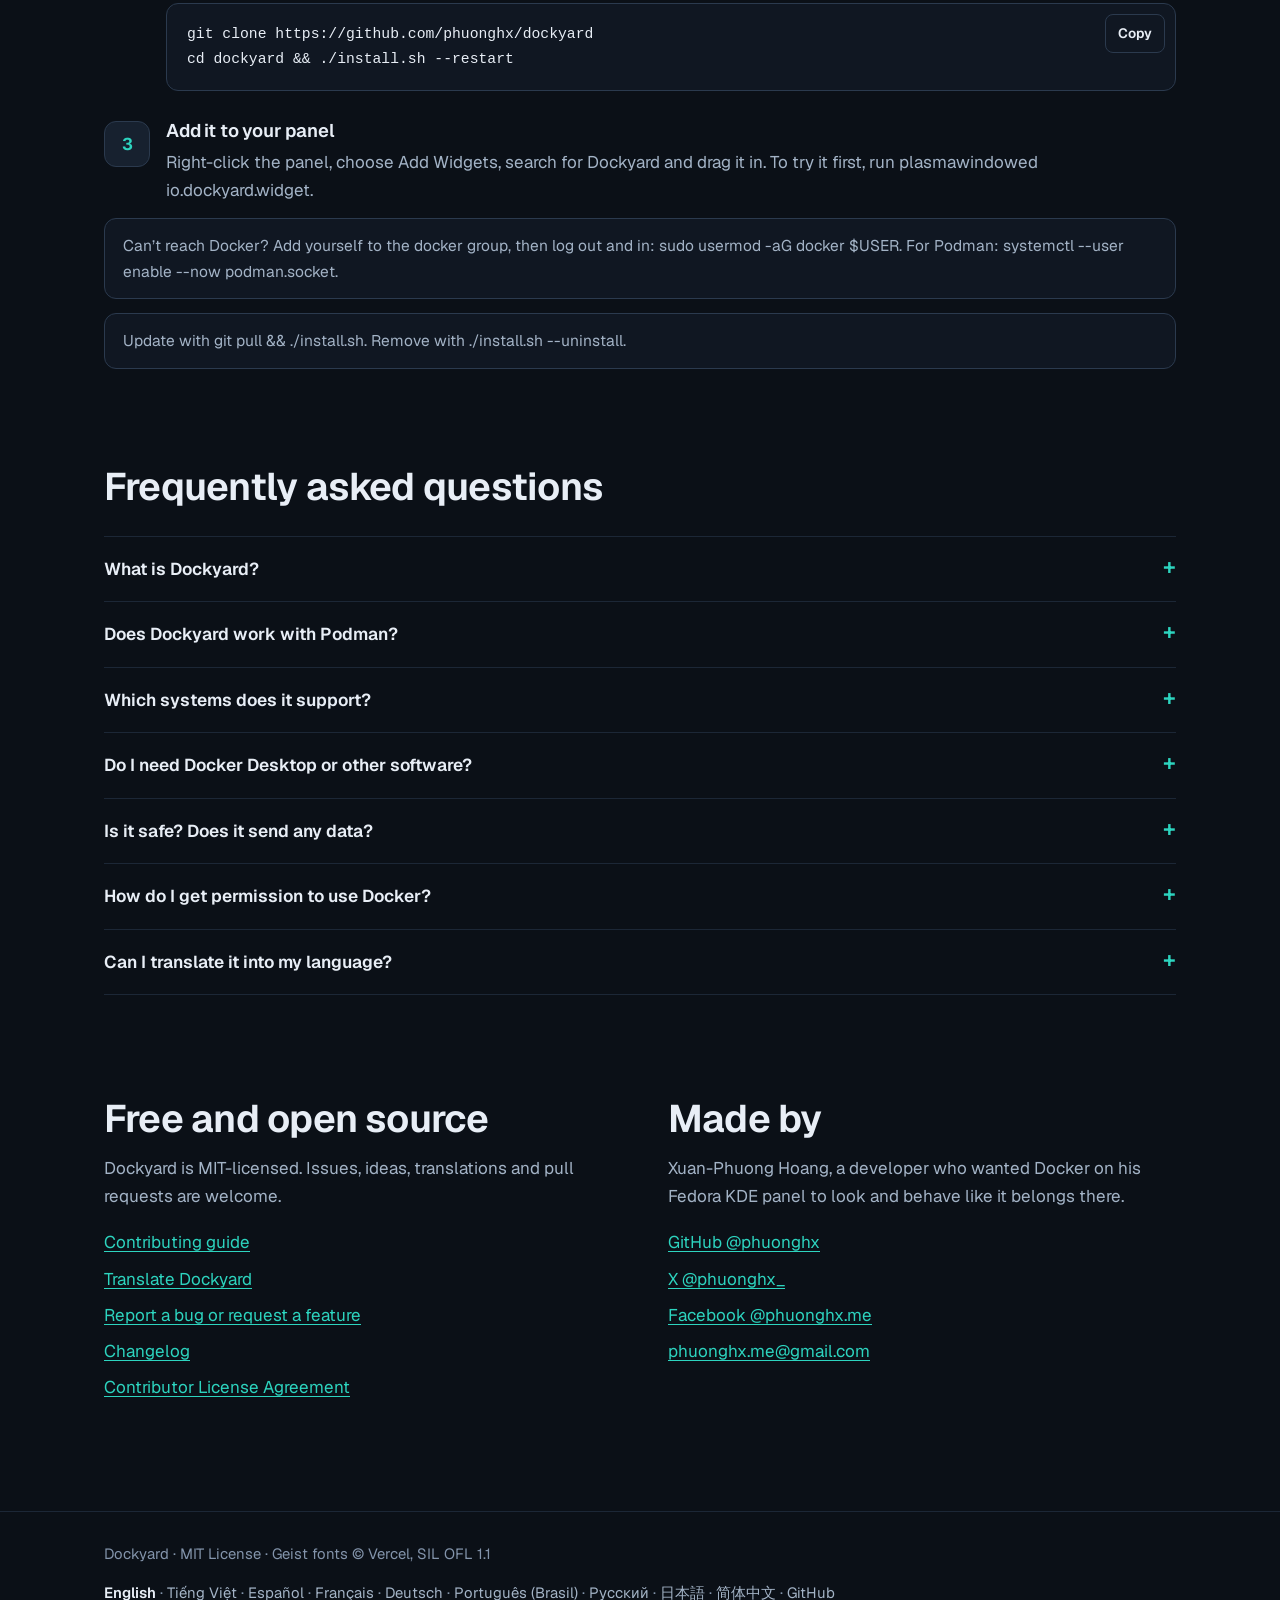
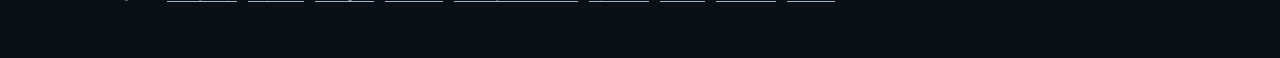
==== commit d59514ef: "docs(site): fix the tiny error screenshots The two error images were squeezed to about 110px because" ====
--- a/docs/index.html
+++ b/docs/index.html
@@ -82,7 +82,7 @@
   <section class="feat" id="features" aria-label="Features"><div class="wrap" style="display:grid;gap:96px">
       <div class="row"><div class="txt"><h2>Know before it breaks</h2><p>CPU and memory for everything that is running, with history. One-click filters for running, needs attention and stopped. When a container crashes, turns unhealthy or restart-loops, you get a desktop notification.</p><ul><li>Containers grouped by Compose project</li><li>Start, stop or restart a whole project at once</li><li>Live CPU, memory and network per container</li></ul></div><div class="pic"><picture><source srcset="images/overview-dark.webp" type="image/webp"><img src="images/overview-dark.png" width="500" height="800" alt="Dockyard overview: CPU and memory history, the manifest strip and containers grouped by Compose project" loading="lazy"></picture></div></div>
       <div class="row flip"><div class="txt"><h2>Everything the engine knows</h2><p>Images, volumes and networks sit one tab away, with In use and Unused badges. Remove what you do not need; if something is still in use, the engine refuses and Dockyard tells you why. The clean-up panel shows what each action removes and how much it frees before you confirm.</p><ul><li>Dangling and unused images, anonymous volumes, build cache</li><li>Named volumes are never touched by clean-up</li><li>Two-step confirmation instead of modal dialogs</li></ul></div><div class="pic"><picture><source srcset="images/tab-images.webp" type="image/webp"><img src="images/tab-images.png" width="500" height="800" alt="Dockyard Images tab with In use and Unused badges" loading="lazy"></picture></div></div>
-      <div class="row"><div class="txt"><h2>Calm when things go wrong</h2><p>Docker not running, no permission on the socket, no engine installed: Dockyard says what happened in plain language and gives the exact fix, with a button to copy it or to start Docker.</p><ul><li>Detects Docker, rootless Docker and Podman automatically</li><li>Open any container’s live, colour-coded logs</li><li>Shell into a container in one click</li></ul></div><div class="pic two"><picture><source srcset="images/error-not-running.webp" type="image/webp"><img src="images/error-not-running.png" width="500" height="800" alt="Dockyard message: Docker is not running, with a Start Docker button" loading="lazy"></picture><picture><source srcset="images/error-permission.webp" type="image/webp"><img src="images/error-permission.png" width="500" height="800" alt="Dockyard message: no permission to use the Docker socket, with a Copy fix button" loading="lazy"></picture></div></div>
+      <div class="row"><div class="txt"><h2>Calm when things go wrong</h2><p>Docker not running, no permission on the socket, no engine installed: Dockyard says what happened in plain language and gives the exact fix, with a button to copy it or to start Docker.</p><ul><li>Detects Docker, rootless Docker and Podman automatically</li><li>Open any container’s live, colour-coded logs</li><li>Shell into a container in one click</li></ul></div><div class="pic two"><picture><source srcset="images/error-not-running-crop.webp" type="image/webp"><img src="images/error-not-running-crop.png" width="500" height="390" alt="Dockyard message: Docker is not running, with a Start Docker button" loading="lazy"></picture><picture><source srcset="images/error-permission-crop.webp" type="image/webp"><img src="images/error-permission-crop.png" width="500" height="390" alt="Dockyard message: no permission to use the Docker socket, with a Copy fix button" loading="lazy"></picture></div></div>
   </div></section>
 
   <section class="feat" aria-labelledby="langs"><div class="wrap">
--- a/docs/assets/style.css
+++ b/docs/assets/style.css
@@ -79,7 +79,9 @@
 .row .txt li::before{content:"";position:absolute;left:0;top:.62em;width:9px;height:9px;border-radius:50%;background:var(--acc)}
 .pic{display:flex;gap:16px;justify-content:center}
 .pic img{border-radius:12px;border:1px solid var(--line2);width:min(100%,360px)}
-.pic.two img{width:calc(50% - 8px)}
+.pic.two{align-items:flex-start}
+.pic.two picture{flex:1 1 0;min-width:0}
+.pic.two img{width:100%}
 .wide{margin-top:34px}.wide img{width:100%;border-radius:var(--r);border:1px solid var(--line2)}
 @media(max-width:860px){.row,.row.flip{grid-template-columns:1fr;gap:28px}.row.flip .txt{order:0}}
 
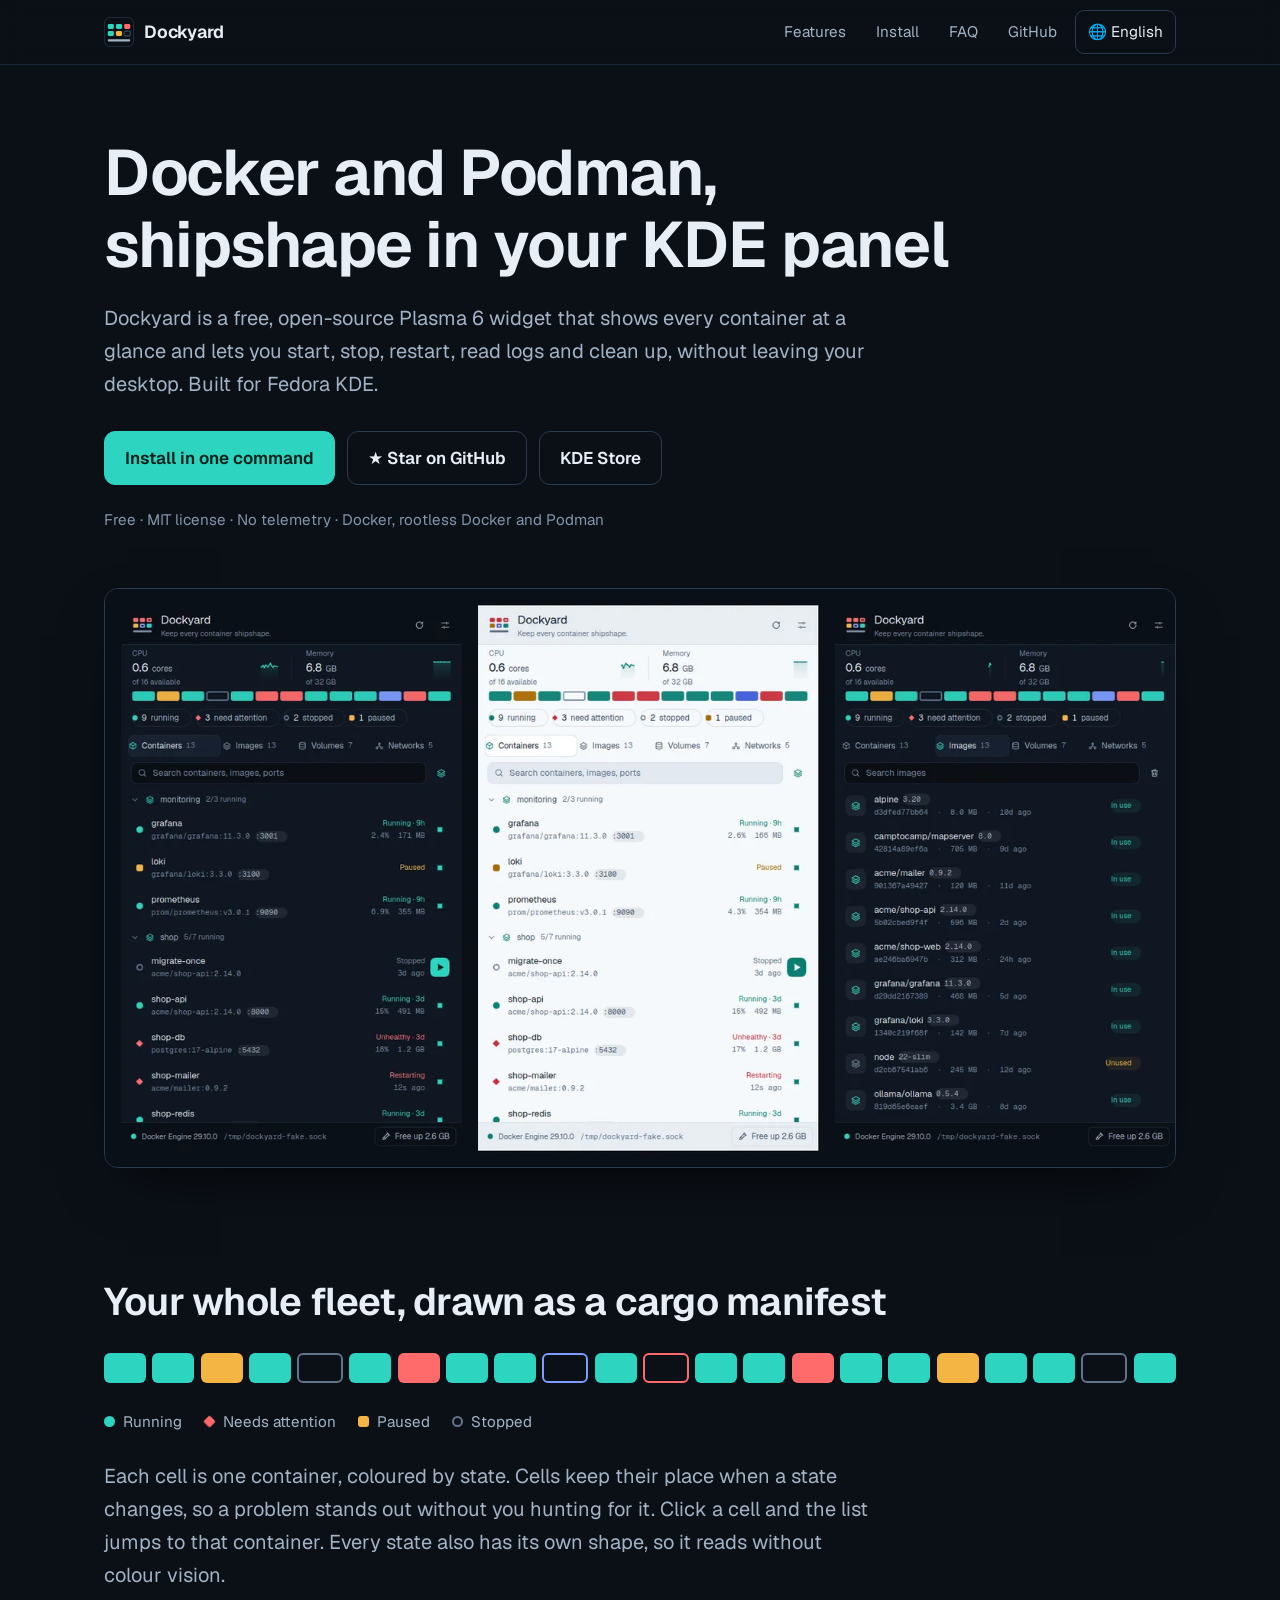
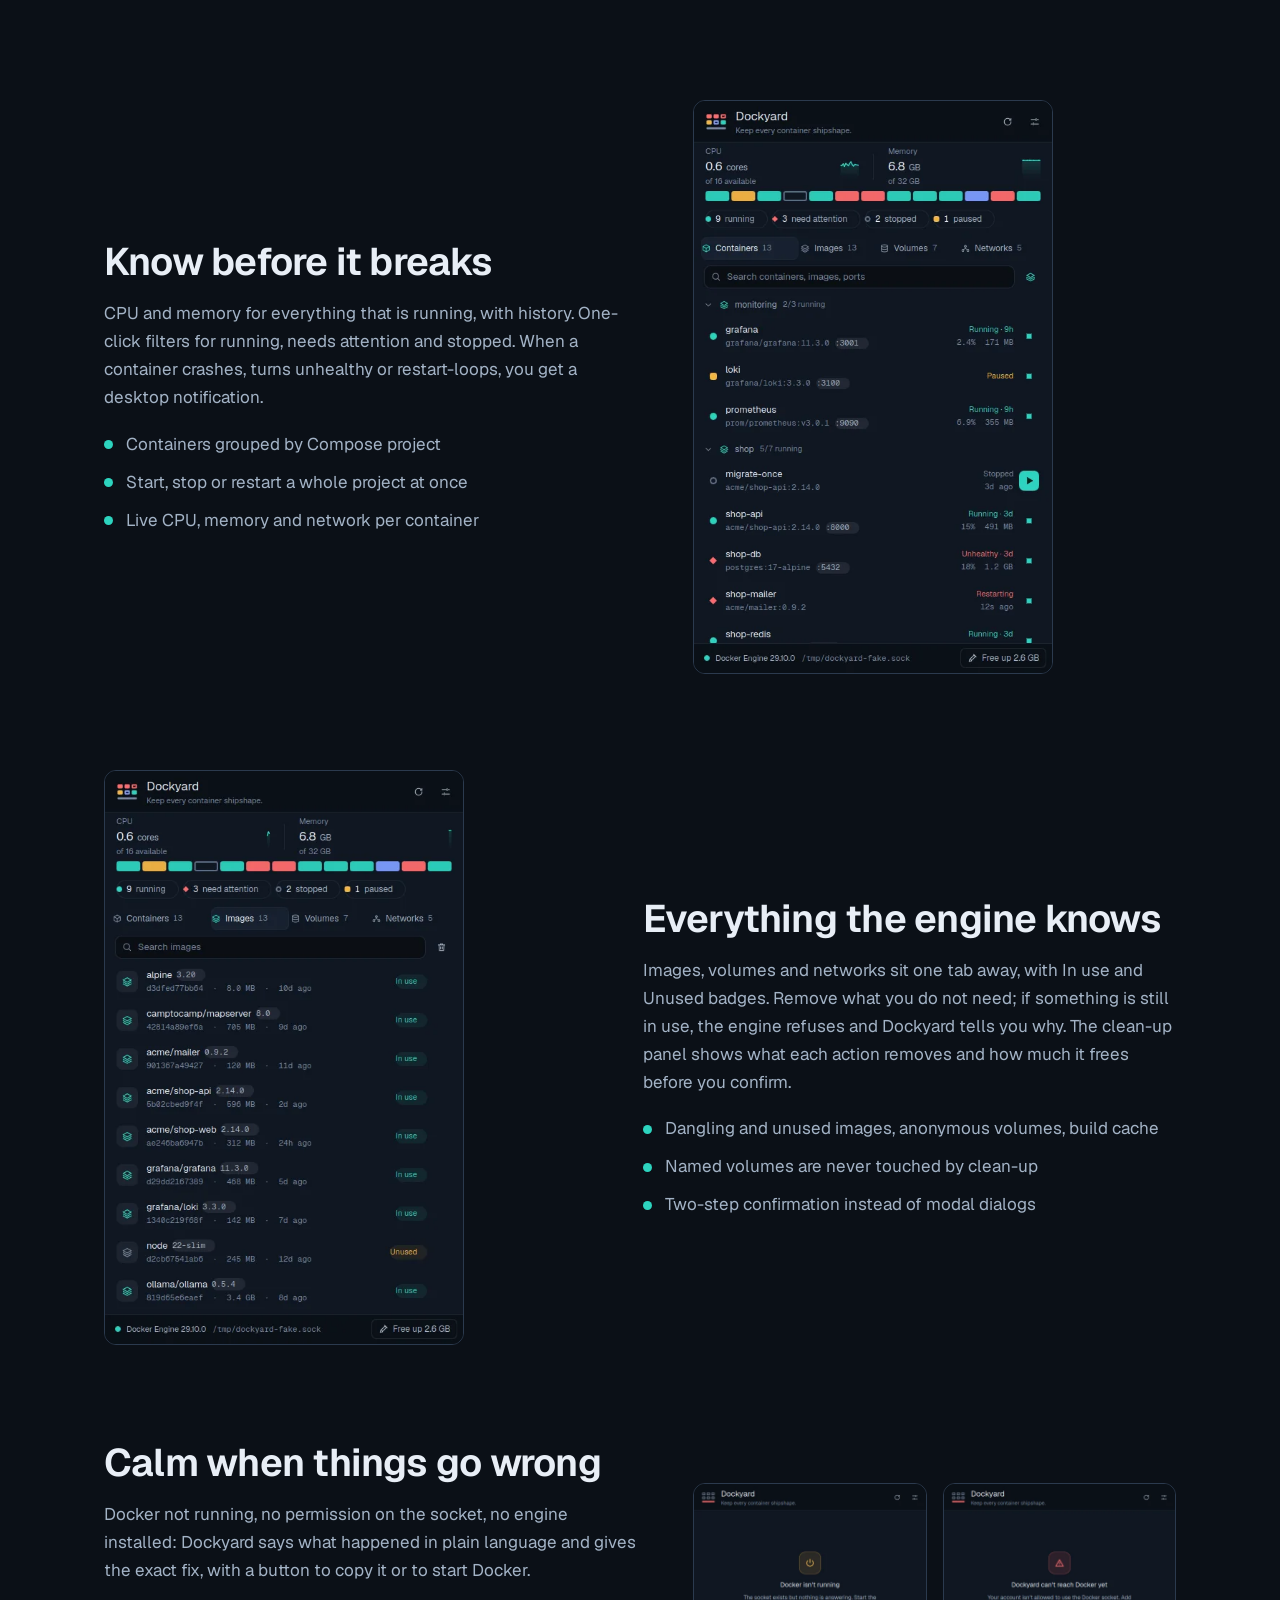
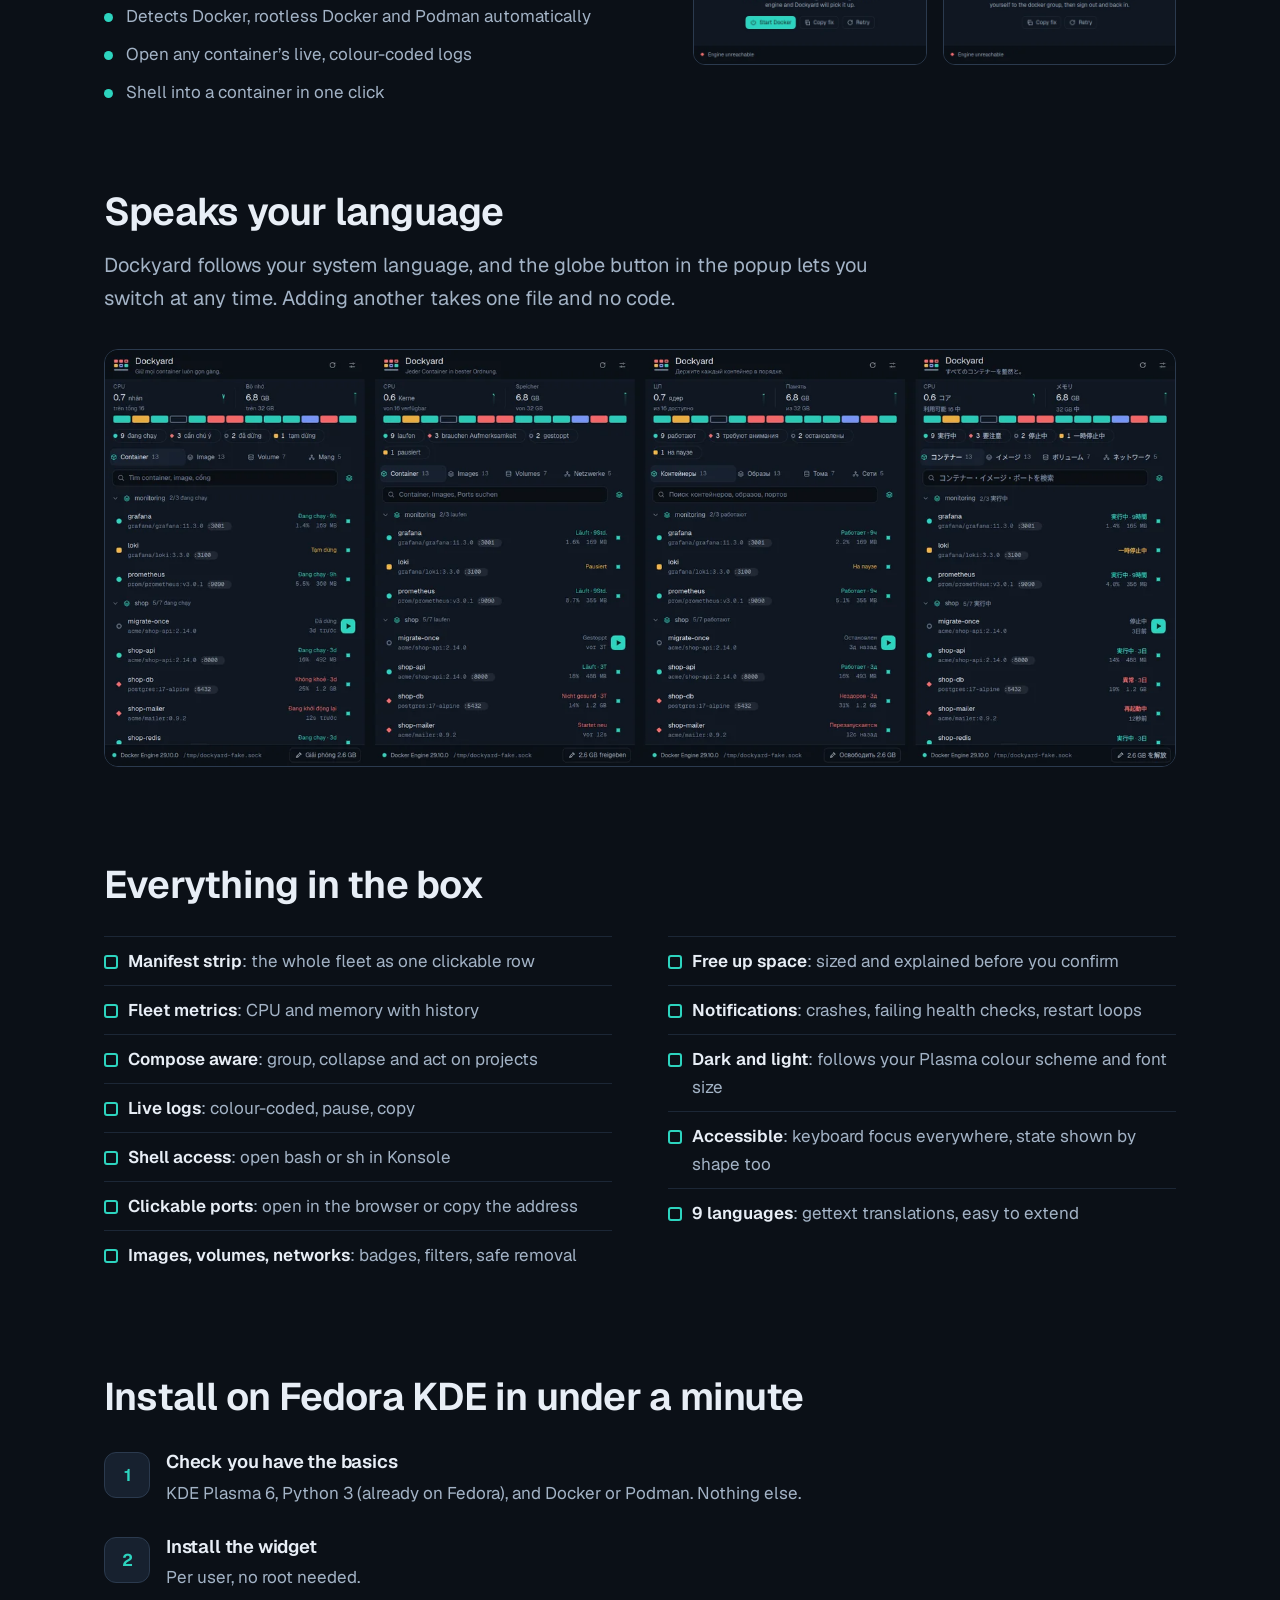
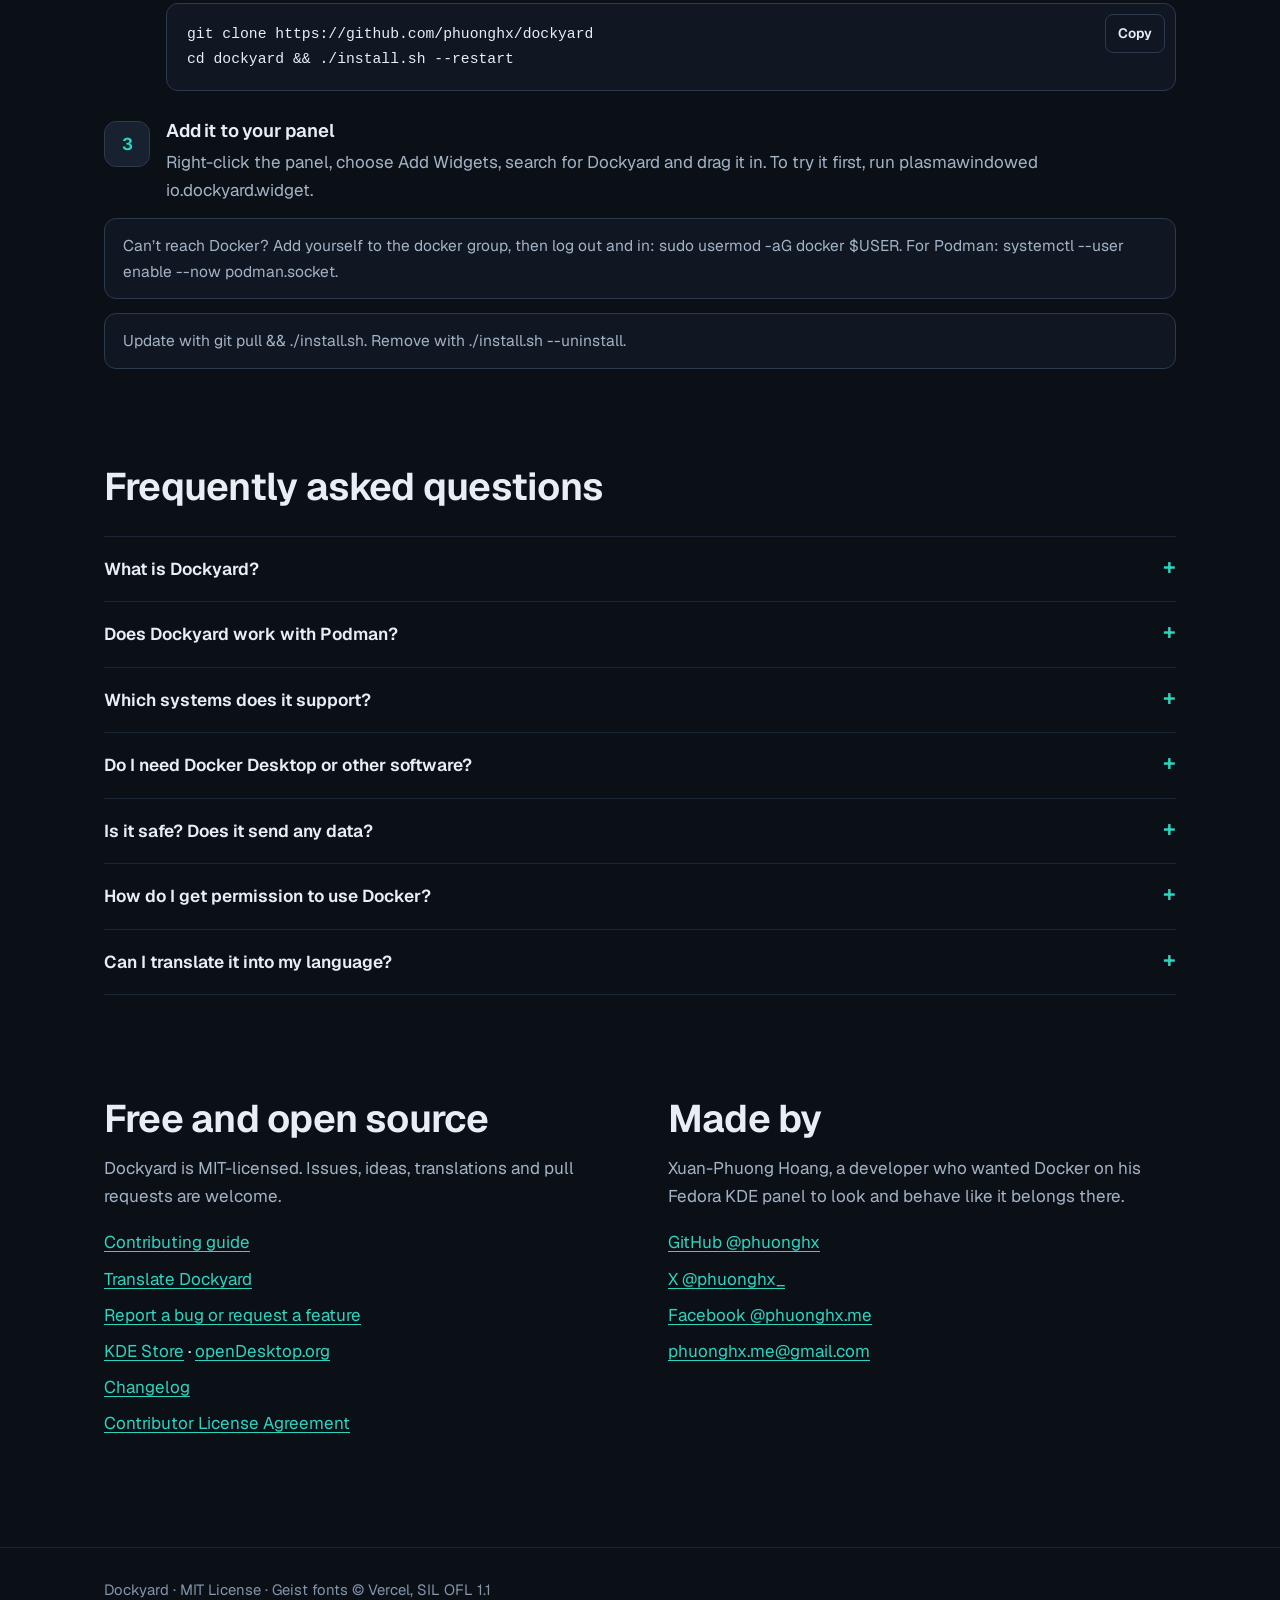
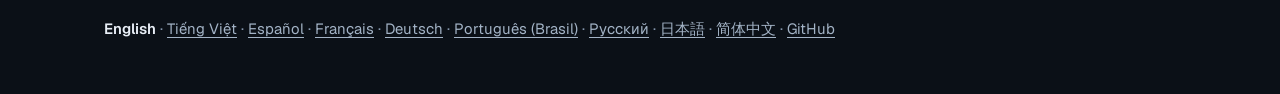
==== commit 254fbfb6: "docs: link the KDE Store and openDesktop.org pages README, the translated READMEs and every website " ====
--- a/docs/index.html
+++ b/docs/index.html
@@ -49,7 +49,7 @@
 <link rel="apple-touch-icon" href="assets/apple-touch-icon.png">
 <link rel="preload" href="assets/Geist.ttf" as="font" type="font/ttf" crossorigin>
 <link rel="stylesheet" href="assets/style.css">
-<script type="application/ld+json">{"@context":"https://schema.org","@graph":[{"@type":"SoftwareApplication","@id":"https://phuonghx.github.io/dockyard/#app","name":"Dockyard","alternateName":"Dockyard for KDE Plasma","url":"https://phuonghx.github.io/dockyard/","description":"Dockyard is a free, open-source KDE Plasma 6 widget to monitor and manage Docker and Podman containers, images, volumes and logs from your panel. Built for Fedora KDE.","applicationCategory":"DeveloperApplication","applicationSubCategory":"Container management","operatingSystem":"Linux (KDE Plasma 6)","softwareRequirements":"KDE Plasma 6, Python 3, Docker or Podman","softwareVersion":"1.0.0","datePublished":"2026-11-26","license":"https://opensource.org/licenses/MIT","isAccessibleForFree":true,"offers":{"@type":"Offer","price":"0","priceCurrency":"USD"},"downloadUrl":"https://github.com/phuonghx/dockyard","codeRepository":"https://github.com/phuonghx/dockyard","installUrl":"https://phuonghx.github.io/dockyard/#install","image":"https://phuonghx.github.io/dockyard/assets/og-image.png","screenshot":["https://phuonghx.github.io/dockyard/images/overview-dark.png","https://phuonghx.github.io/dockyard/images/overview-light.png","https://phuonghx.github.io/dockyard/images/tab-images.png"],"inLanguage":["en","vi","es","fr","de","pt-BR","ru","ja","zh-CN"],"featureList":["Manifest strip of every container","CPU and memory with history","Compose project grouping","Live colour-coded logs","Shell access","Image, volume and network management","Safe disk clean-up","Desktop notifications","Dark and light themes","9 languages"],"author":{"@id":"https://phuonghx.github.io/dockyard/#author"}},{"@type":"Person","@id":"https://phuonghx.github.io/dockyard/#author","name":"Xuan-Phuong Hoang","url":"https://github.com/phuonghx","sameAs":["https://github.com/phuonghx","https://x.com/phuonghx_","https://facebook.com/phuonghx.me"]},{"@type":"FAQPage","mainEntity":[{"@type":"Question","name":"What is Dockyard?","acceptedAnswer":{"@type":"Answer","text":"Dockyard is a free, open-source widget for KDE Plasma 6. It lives in your panel and lets you monitor and manage Docker or Podman containers, images, volumes and networks, read logs and free up disk space, without opening a terminal or a heavy desktop app."}},{"@type":"Question","name":"Does Dockyard work with Podman?","acceptedAnswer":{"@type":"Answer","text":"Yes. It finds Docker, rootless Docker and Podman’s Docker-compatible socket automatically, or you can set a socket path in the widget settings."}},{"@type":"Question","name":"Which systems does it support?","acceptedAnswer":{"@type":"Answer","text":"Any Linux desktop running KDE Plasma 6, tested on Fedora KDE. It is a Plasma widget, so it does not run on GNOME or other desktops."}},{"@type":"Question","name":"Do I need Docker Desktop or other software?","acceptedAnswer":{"@type":"Answer","text":"No. You need Python 3 and a running Docker or Podman engine. Dockyard talks to the engine’s local socket directly."}},{"@type":"Question","name":"Is it safe? Does it send any data?","acceptedAnswer":{"@type":"Answer","text":"Dockyard has no telemetry and sends nothing anywhere except to your local engine socket. It is MIT-licensed and the source is on GitHub. Note that access to the Docker socket is equivalent to root, as with any Docker tool."}},{"@type":"Question","name":"How do I get permission to use Docker?","acceptedAnswer":{"@type":"Answer","text":"Add your user to the docker group with sudo usermod -aG docker $USER and log out and in again. Dockyard shows this exact command if it detects the problem."}},{"@type":"Question","name":"Can I translate it into my language?","acceptedAnswer":{"@type":"Answer","text":"Yes. Copy the template with tools/i18n.sh new <lang>, translate the file with any editor, and open a pull request. No programming is needed. See the Translating guide in CONTRIBUTING.md."}}]},{"@type":"WebSite","@id":"https://phuonghx.github.io/dockyard/#site","name":"Dockyard","url":"https://phuonghx.github.io/dockyard/","inLanguage":"en"}]}</script>
+<script type="application/ld+json">{"@context":"https://schema.org","@graph":[{"@type":"SoftwareApplication","@id":"https://phuonghx.github.io/dockyard/#app","name":"Dockyard","alternateName":"Dockyard for KDE Plasma","url":"https://phuonghx.github.io/dockyard/","description":"Dockyard is a free, open-source KDE Plasma 6 widget to monitor and manage Docker and Podman containers, images, volumes and logs from your panel. Built for Fedora KDE.","applicationCategory":"DeveloperApplication","applicationSubCategory":"Container management","operatingSystem":"Linux (KDE Plasma 6)","softwareRequirements":"KDE Plasma 6, Python 3, Docker or Podman","softwareVersion":"1.0.0","datePublished":"2026-11-26","license":"https://opensource.org/licenses/MIT","isAccessibleForFree":true,"offers":{"@type":"Offer","price":"0","priceCurrency":"USD"},"downloadUrl":"https://github.com/phuonghx/dockyard","codeRepository":"https://github.com/phuonghx/dockyard","sameAs":["https://store.kde.org/p/2382787/","https://www.opendesktop.org/p/2382787/"],"installUrl":"https://phuonghx.github.io/dockyard/#install","image":"https://phuonghx.github.io/dockyard/assets/og-image.png","screenshot":["https://phuonghx.github.io/dockyard/images/overview-dark.png","https://phuonghx.github.io/dockyard/images/overview-light.png","https://phuonghx.github.io/dockyard/images/tab-images.png"],"inLanguage":["en","vi","es","fr","de","pt-BR","ru","ja","zh-CN"],"featureList":["Manifest strip of every container","CPU and memory with history","Compose project grouping","Live colour-coded logs","Shell access","Image, volume and network management","Safe disk clean-up","Desktop notifications","Dark and light themes","9 languages"],"author":{"@id":"https://phuonghx.github.io/dockyard/#author"}},{"@type":"Person","@id":"https://phuonghx.github.io/dockyard/#author","name":"Xuan-Phuong Hoang","url":"https://github.com/phuonghx","sameAs":["https://github.com/phuonghx","https://x.com/phuonghx_","https://facebook.com/phuonghx.me"]},{"@type":"FAQPage","mainEntity":[{"@type":"Question","name":"What is Dockyard?","acceptedAnswer":{"@type":"Answer","text":"Dockyard is a free, open-source widget for KDE Plasma 6. It lives in your panel and lets you monitor and manage Docker or Podman containers, images, volumes and networks, read logs and free up disk space, without opening a terminal or a heavy desktop app."}},{"@type":"Question","name":"Does Dockyard work with Podman?","acceptedAnswer":{"@type":"Answer","text":"Yes. It finds Docker, rootless Docker and Podman’s Docker-compatible socket automatically, or you can set a socket path in the widget settings."}},{"@type":"Question","name":"Which systems does it support?","acceptedAnswer":{"@type":"Answer","text":"Any Linux desktop running KDE Plasma 6, tested on Fedora KDE. It is a Plasma widget, so it does not run on GNOME or other desktops."}},{"@type":"Question","name":"Do I need Docker Desktop or other software?","acceptedAnswer":{"@type":"Answer","text":"No. You need Python 3 and a running Docker or Podman engine. Dockyard talks to the engine’s local socket directly."}},{"@type":"Question","name":"Is it safe? Does it send any data?","acceptedAnswer":{"@type":"Answer","text":"Dockyard has no telemetry and sends nothing anywhere except to your local engine socket. It is MIT-licensed and the source is on GitHub. Note that access to the Docker socket is equivalent to root, as with any Docker tool."}},{"@type":"Question","name":"How do I get permission to use Docker?","acceptedAnswer":{"@type":"Answer","text":"Add your user to the docker group with sudo usermod -aG docker $USER and log out and in again. Dockyard shows this exact command if it detects the problem."}},{"@type":"Question","name":"Can I translate it into my language?","acceptedAnswer":{"@type":"Answer","text":"Yes. Copy the template with tools/i18n.sh new <lang>, translate the file with any editor, and open a pull request. No programming is needed. See the Translating guide in CONTRIBUTING.md."}}]},{"@type":"WebSite","@id":"https://phuonghx.github.io/dockyard/#site","name":"Dockyard","url":"https://phuonghx.github.io/dockyard/","inLanguage":"en"}]}</script>
 </head>
 <body>
 <a class="skip" href="#main">Skip to content</a>
@@ -67,7 +67,7 @@
   <section class="hero"><div class="wrap">
     <h1>Docker and Podman, shipshape in your KDE panel</h1>
     <p class="lead">Dockyard is a free, open-source Plasma 6 widget that shows every container at a glance and lets you start, stop, restart, read logs and clean up, without leaving your desktop. Built for Fedora KDE.</p>
-    <div class="cta"><a class="btn pri" href="#install">Install in one command</a><a class="btn" href="https://github.com/phuonghx/dockyard">★ Star on GitHub</a></div>
+    <div class="cta"><a class="btn pri" href="#install">Install in one command</a><a class="btn" href="https://github.com/phuonghx/dockyard">★ Star on GitHub</a><a class="btn" href="https://store.kde.org/p/2382787/">KDE Store</a></div>
     <p class="trust">Free · MIT license · No telemetry · Docker, rootless Docker and Podman</p>
     <div class="shot"><picture><source srcset="images/hero.webp" type="image/webp"><img src="images/hero.png" width="1400" height="755" alt="Dockyard widget for KDE Plasma in dark and light themes, next to the Images tab" fetchpriority="high"></picture></div>
   </div></section>
@@ -122,7 +122,7 @@
 
   <section class="oss" aria-labelledby="oss"><div class="wrap"><div class="grid">
     <div><h2 id="oss">Free and open source</h2><p class="mut" style="margin-top:14px">Dockyard is MIT-licensed. Issues, ideas, translations and pull requests are welcome.</p>
-      <ul><li><a href="https://github.com/phuonghx/dockyard/blob/main/CONTRIBUTING.md">Contributing guide</a></li><li><a href="https://github.com/phuonghx/dockyard/blob/main/CONTRIBUTING.md#translating">Translate Dockyard</a></li><li><a href="https://github.com/phuonghx/dockyard/issues">Report a bug or request a feature</a></li><li><a href="https://github.com/phuonghx/dockyard/blob/main/CHANGELOG.md">Changelog</a></li><li><a href="https://github.com/phuonghx/dockyard/blob/main/CLA.md">Contributor License Agreement</a></li></ul></div>
+      <ul><li><a href="https://github.com/phuonghx/dockyard/blob/main/CONTRIBUTING.md">Contributing guide</a></li><li><a href="https://github.com/phuonghx/dockyard/blob/main/CONTRIBUTING.md#translating">Translate Dockyard</a></li><li><a href="https://github.com/phuonghx/dockyard/issues">Report a bug or request a feature</a></li><li><a href="https://store.kde.org/p/2382787/">KDE Store</a> · <a href="https://www.opendesktop.org/p/2382787/">openDesktop.org</a></li><li><a href="https://github.com/phuonghx/dockyard/blob/main/CHANGELOG.md">Changelog</a></li><li><a href="https://github.com/phuonghx/dockyard/blob/main/CLA.md">Contributor License Agreement</a></li></ul></div>
     <div><h2>Made by</h2><p class="mut" style="margin-top:14px">Xuan-Phuong Hoang, a developer who wanted Docker on his Fedora KDE panel to look and behave like it belongs there.</p>
       <ul><li><a href="https://github.com/phuonghx">GitHub @phuonghx</a></li><li><a href="https://x.com/phuonghx_">X @phuonghx_</a></li><li><a href="https://facebook.com/phuonghx.me">Facebook @phuonghx.me</a></li><li><a href="mailto:phuonghx.me@gmail.com">phuonghx.me@gmail.com</a></li></ul></div>
   </div></div></section>
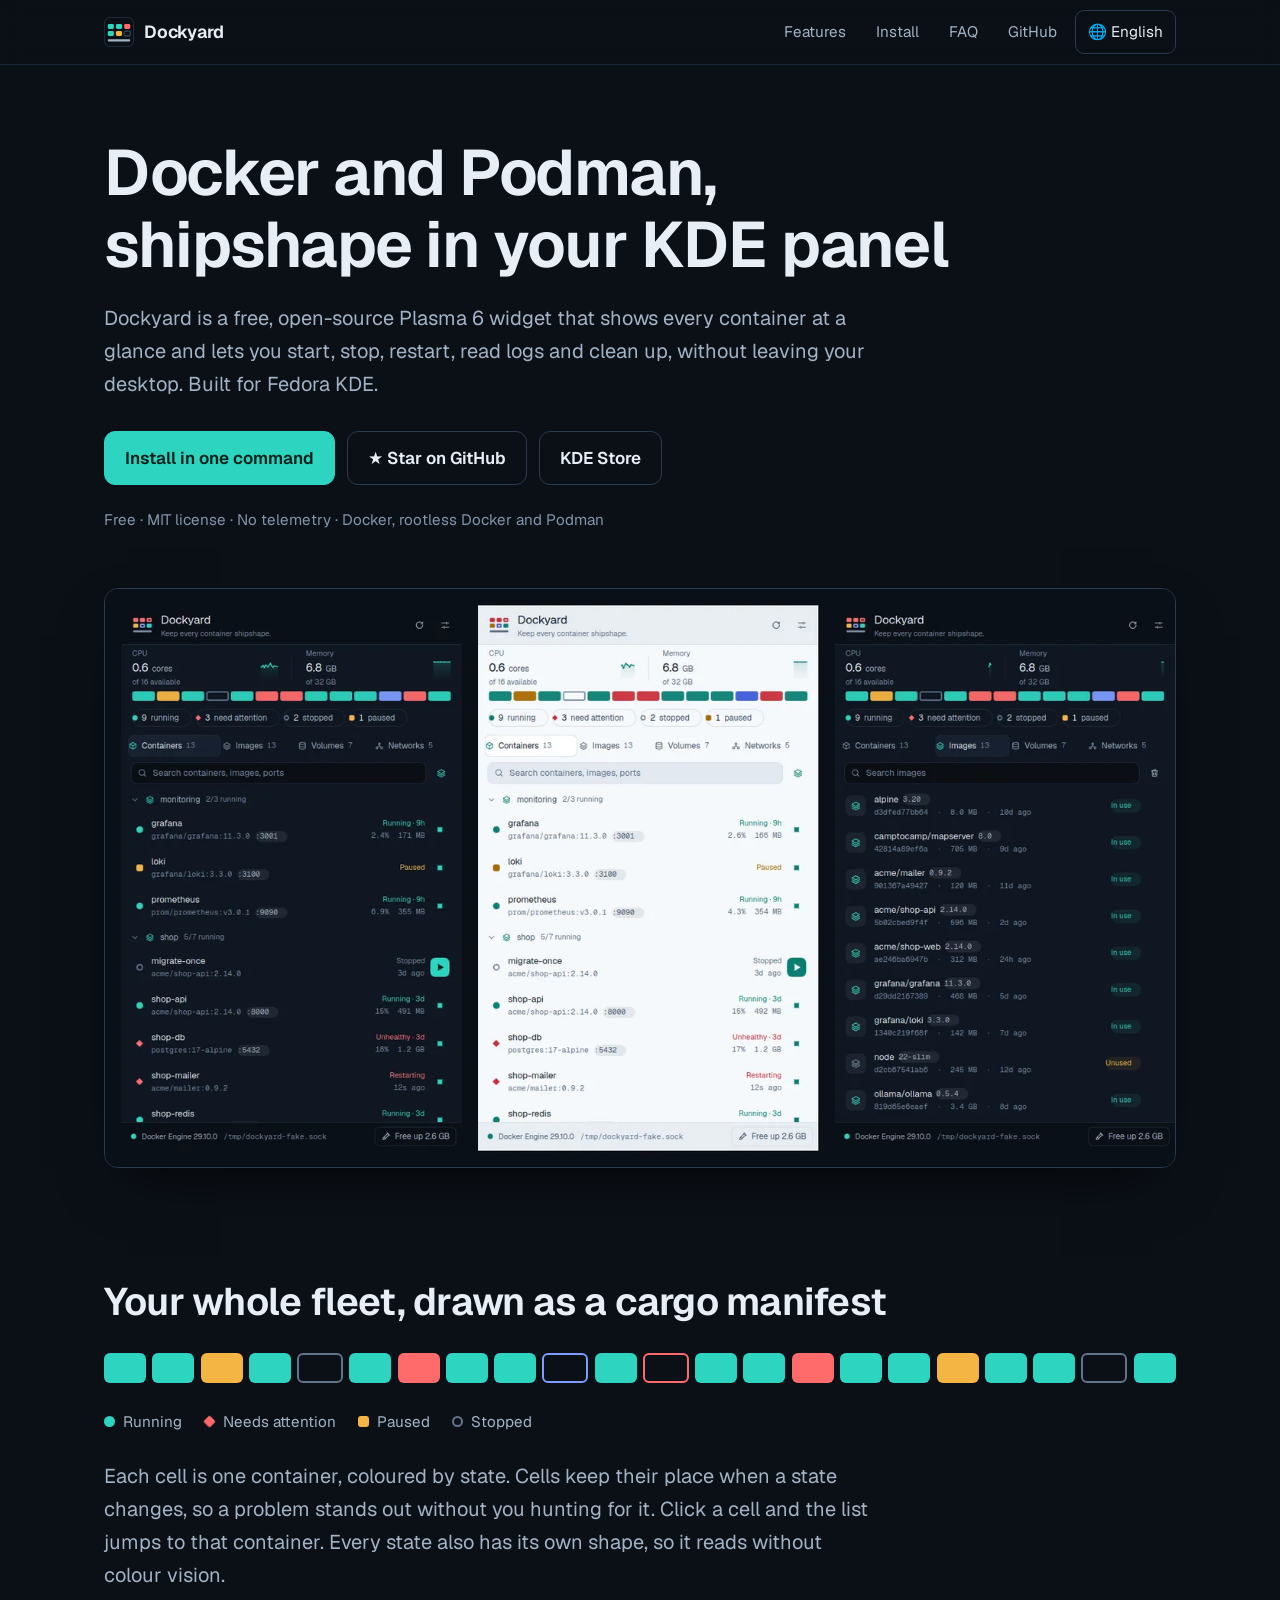
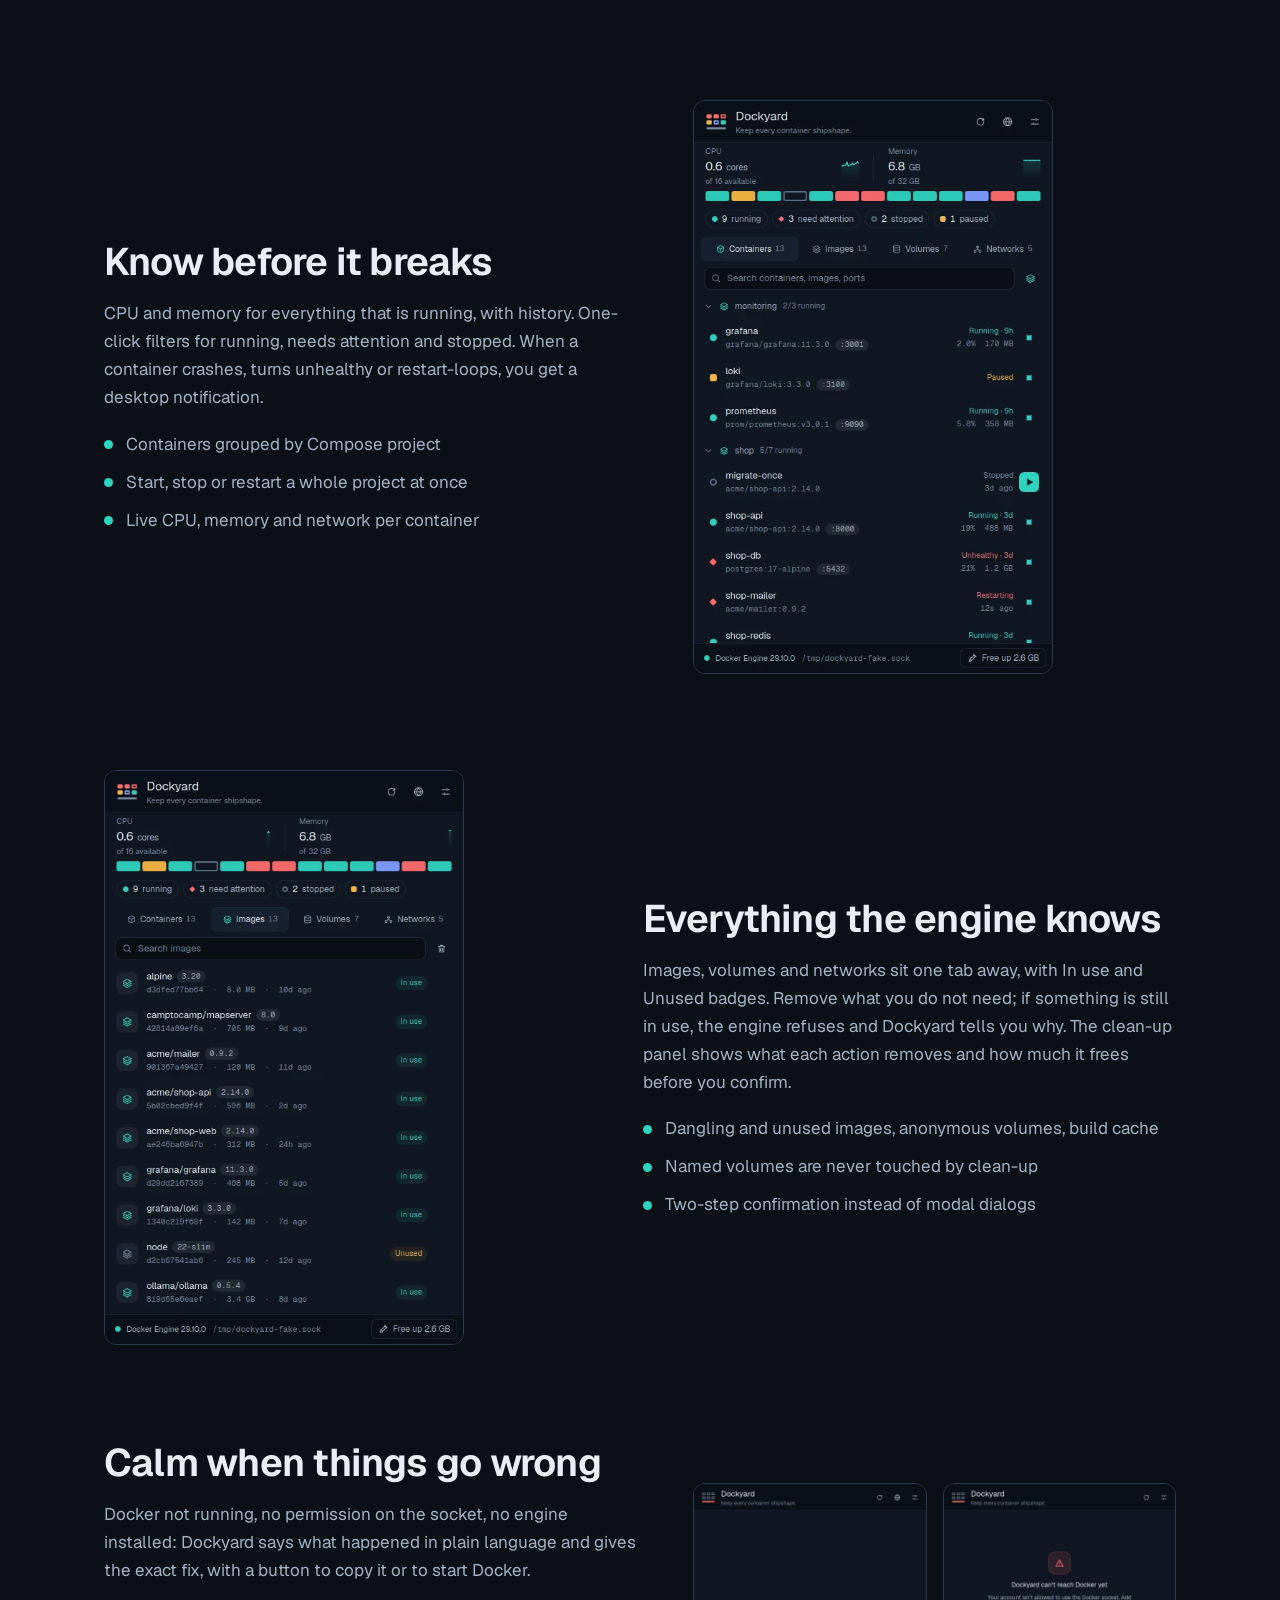
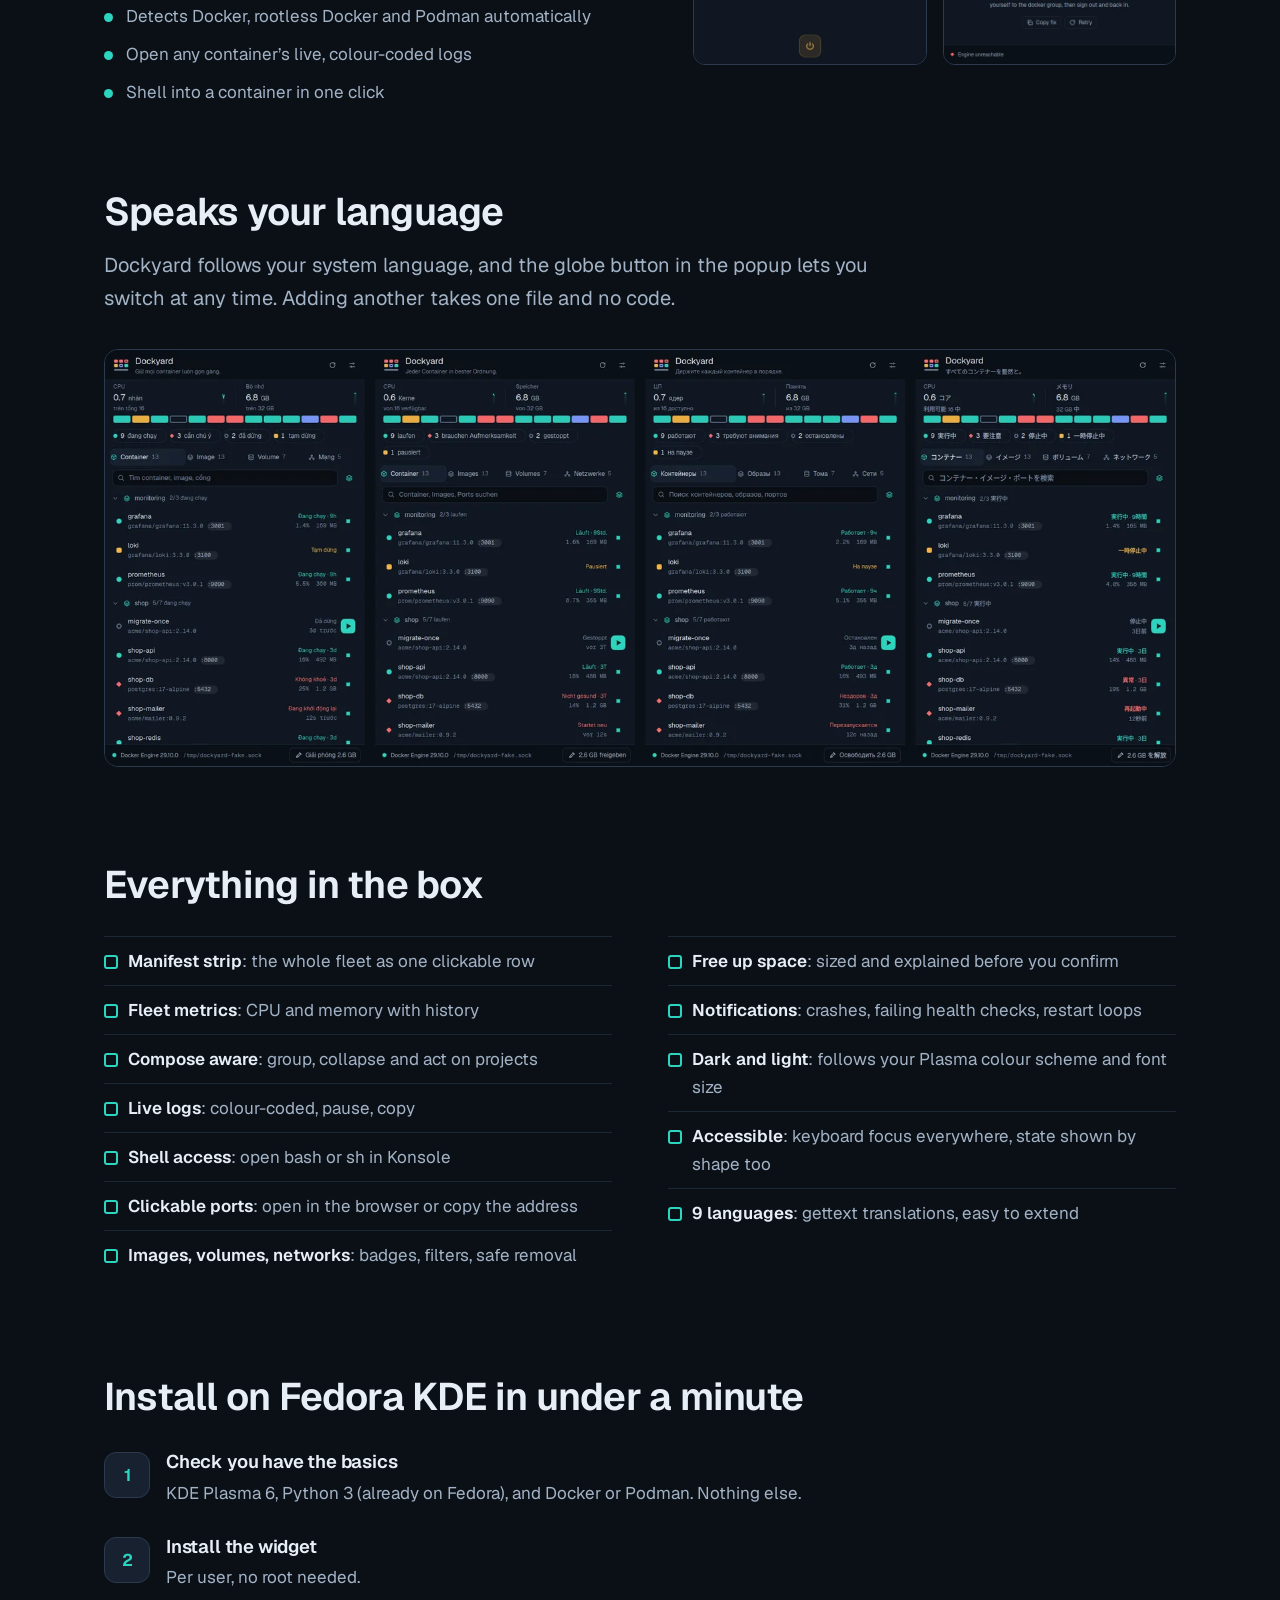
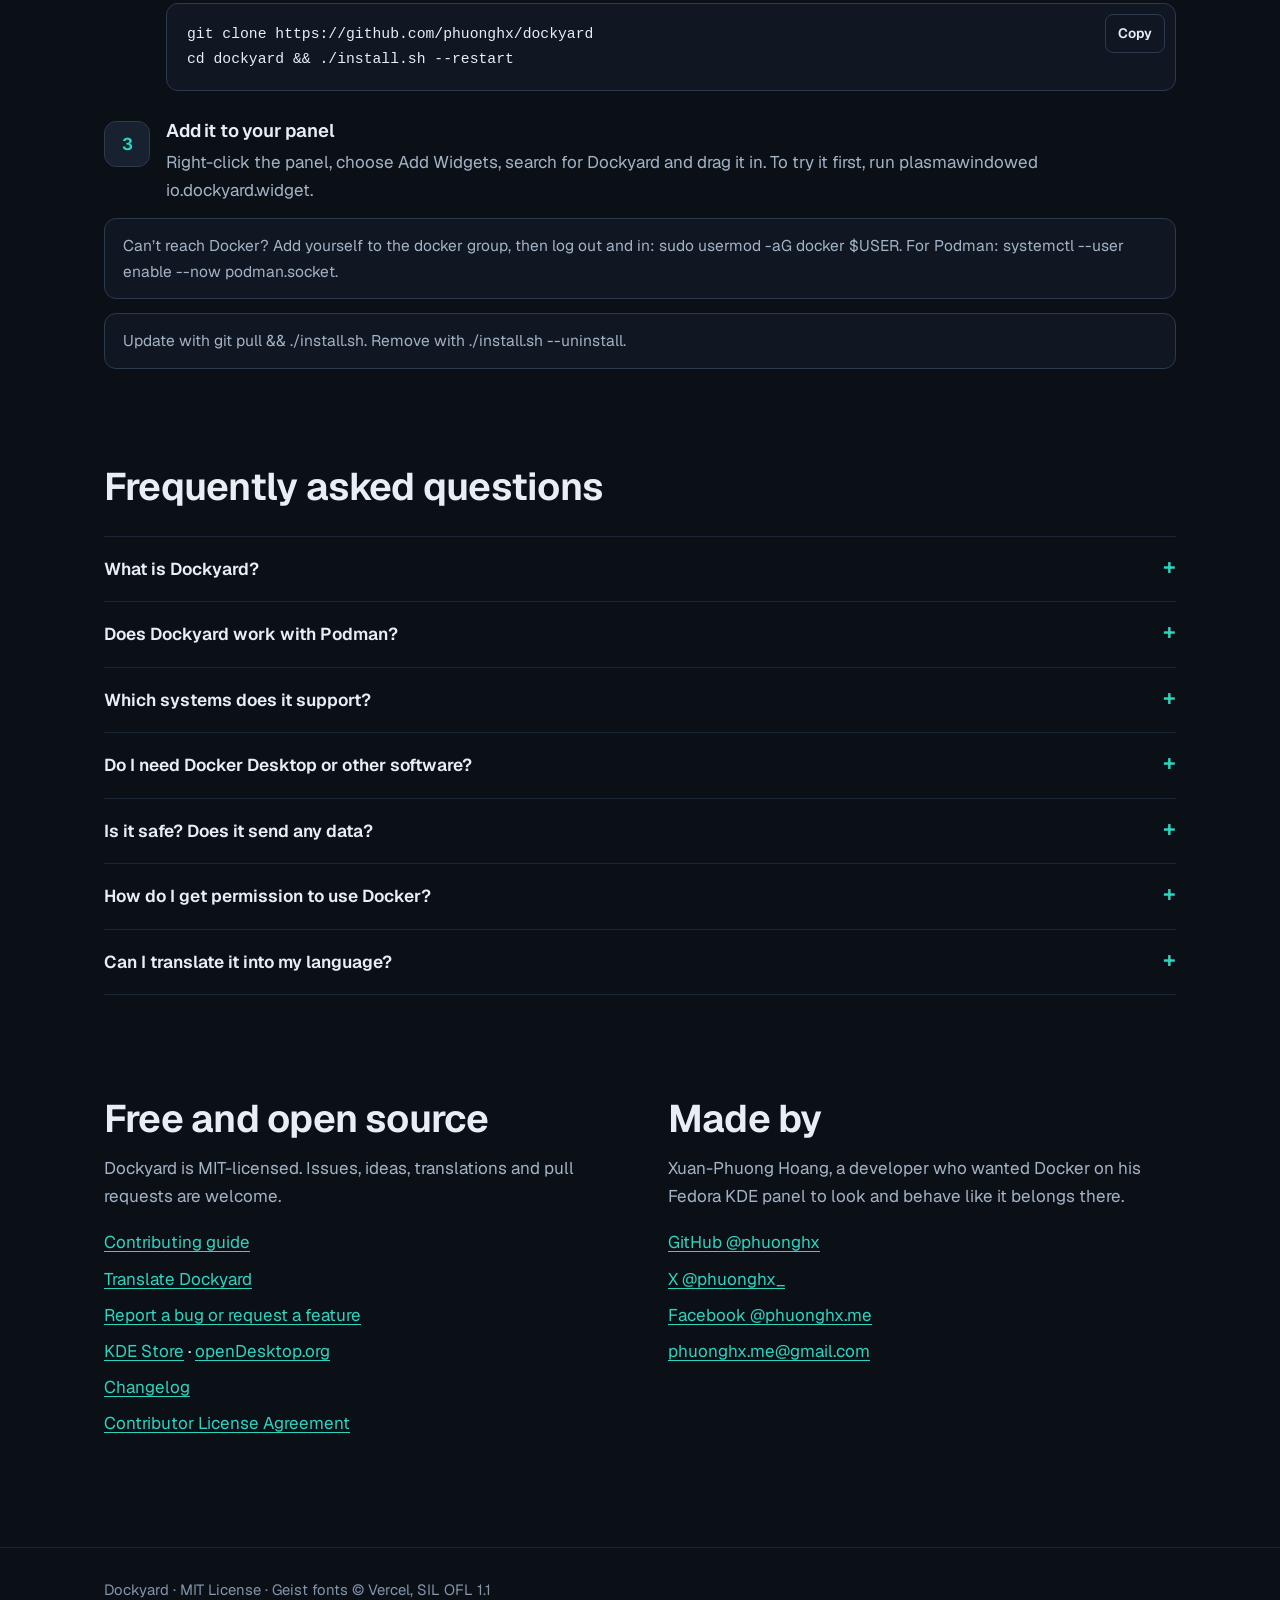
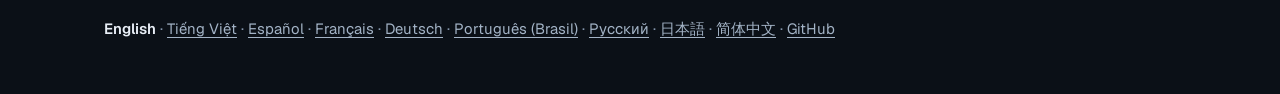
==== commit 43f3eeb6: "chore: release 1.0.1 Bump the version, changelog, website metadata and regenerate the screenshots." ====
--- a/docs/index.html
+++ b/docs/index.html
@@ -49,7 +49,7 @@
 <link rel="apple-touch-icon" href="assets/apple-touch-icon.png">
 <link rel="preload" href="assets/Geist.ttf" as="font" type="font/ttf" crossorigin>
 <link rel="stylesheet" href="assets/style.css">
-<script type="application/ld+json">{"@context":"https://schema.org","@graph":[{"@type":"SoftwareApplication","@id":"https://phuonghx.github.io/dockyard/#app","name":"Dockyard","alternateName":"Dockyard for KDE Plasma","url":"https://phuonghx.github.io/dockyard/","description":"Dockyard is a free, open-source KDE Plasma 6 widget to monitor and manage Docker and Podman containers, images, volumes and logs from your panel. Built for Fedora KDE.","applicationCategory":"DeveloperApplication","applicationSubCategory":"Container management","operatingSystem":"Linux (KDE Plasma 6)","softwareRequirements":"KDE Plasma 6, Python 3, Docker or Podman","softwareVersion":"1.0.0","datePublished":"2026-11-26","license":"https://opensource.org/licenses/MIT","isAccessibleForFree":true,"offers":{"@type":"Offer","price":"0","priceCurrency":"USD"},"downloadUrl":"https://github.com/phuonghx/dockyard","codeRepository":"https://github.com/phuonghx/dockyard","sameAs":["https://store.kde.org/p/2382787/","https://www.opendesktop.org/p/2382787/"],"installUrl":"https://phuonghx.github.io/dockyard/#install","image":"https://phuonghx.github.io/dockyard/assets/og-image.png","screenshot":["https://phuonghx.github.io/dockyard/images/overview-dark.png","https://phuonghx.github.io/dockyard/images/overview-light.png","https://phuonghx.github.io/dockyard/images/tab-images.png"],"inLanguage":["en","vi","es","fr","de","pt-BR","ru","ja","zh-CN"],"featureList":["Manifest strip of every container","CPU and memory with history","Compose project grouping","Live colour-coded logs","Shell access","Image, volume and network management","Safe disk clean-up","Desktop notifications","Dark and light themes","9 languages"],"author":{"@id":"https://phuonghx.github.io/dockyard/#author"}},{"@type":"Person","@id":"https://phuonghx.github.io/dockyard/#author","name":"Xuan-Phuong Hoang","url":"https://github.com/phuonghx","sameAs":["https://github.com/phuonghx","https://x.com/phuonghx_","https://facebook.com/phuonghx.me"]},{"@type":"FAQPage","mainEntity":[{"@type":"Question","name":"What is Dockyard?","acceptedAnswer":{"@type":"Answer","text":"Dockyard is a free, open-source widget for KDE Plasma 6. It lives in your panel and lets you monitor and manage Docker or Podman containers, images, volumes and networks, read logs and free up disk space, without opening a terminal or a heavy desktop app."}},{"@type":"Question","name":"Does Dockyard work with Podman?","acceptedAnswer":{"@type":"Answer","text":"Yes. It finds Docker, rootless Docker and Podman’s Docker-compatible socket automatically, or you can set a socket path in the widget settings."}},{"@type":"Question","name":"Which systems does it support?","acceptedAnswer":{"@type":"Answer","text":"Any Linux desktop running KDE Plasma 6, tested on Fedora KDE. It is a Plasma widget, so it does not run on GNOME or other desktops."}},{"@type":"Question","name":"Do I need Docker Desktop or other software?","acceptedAnswer":{"@type":"Answer","text":"No. You need Python 3 and a running Docker or Podman engine. Dockyard talks to the engine’s local socket directly."}},{"@type":"Question","name":"Is it safe? Does it send any data?","acceptedAnswer":{"@type":"Answer","text":"Dockyard has no telemetry and sends nothing anywhere except to your local engine socket. It is MIT-licensed and the source is on GitHub. Note that access to the Docker socket is equivalent to root, as with any Docker tool."}},{"@type":"Question","name":"How do I get permission to use Docker?","acceptedAnswer":{"@type":"Answer","text":"Add your user to the docker group with sudo usermod -aG docker $USER and log out and in again. Dockyard shows this exact command if it detects the problem."}},{"@type":"Question","name":"Can I translate it into my language?","acceptedAnswer":{"@type":"Answer","text":"Yes. Copy the template with tools/i18n.sh new <lang>, translate the file with any editor, and open a pull request. No programming is needed. See the Translating guide in CONTRIBUTING.md."}}]},{"@type":"WebSite","@id":"https://phuonghx.github.io/dockyard/#site","name":"Dockyard","url":"https://phuonghx.github.io/dockyard/","inLanguage":"en"}]}</script>
+<script type="application/ld+json">{"@context":"https://schema.org","@graph":[{"@type":"SoftwareApplication","@id":"https://phuonghx.github.io/dockyard/#app","name":"Dockyard","alternateName":"Dockyard for KDE Plasma","url":"https://phuonghx.github.io/dockyard/","description":"Dockyard is a free, open-source KDE Plasma 6 widget to monitor and manage Docker and Podman containers, images, volumes and logs from your panel. Built for Fedora KDE.","applicationCategory":"DeveloperApplication","applicationSubCategory":"Container management","operatingSystem":"Linux (KDE Plasma 6)","softwareRequirements":"KDE Plasma 6, Python 3, Docker or Podman","softwareVersion":"1.0.1","datePublished":"2026-11-26","dateModified":"2026-11-27","license":"https://opensource.org/licenses/MIT","isAccessibleForFree":true,"offers":{"@type":"Offer","price":"0","priceCurrency":"USD"},"downloadUrl":"https://github.com/phuonghx/dockyard","codeRepository":"https://github.com/phuonghx/dockyard","sameAs":["https://store.kde.org/p/2382787/","https://www.opendesktop.org/p/2382787/"],"installUrl":"https://phuonghx.github.io/dockyard/#install","image":"https://phuonghx.github.io/dockyard/assets/og-image.png","screenshot":["https://phuonghx.github.io/dockyard/images/overview-dark.png","https://phuonghx.github.io/dockyard/images/overview-light.png","https://phuonghx.github.io/dockyard/images/tab-images.png"],"inLanguage":["en","vi","es","fr","de","pt-BR","ru","ja","zh-CN"],"featureList":["Manifest strip of every container","CPU and memory with history","Compose project grouping","Live colour-coded logs","Shell access","Image, volume and network management","Safe disk clean-up","Desktop notifications","Dark and light themes","9 languages"],"author":{"@id":"https://phuonghx.github.io/dockyard/#author"}},{"@type":"Person","@id":"https://phuonghx.github.io/dockyard/#author","name":"Xuan-Phuong Hoang","url":"https://github.com/phuonghx","sameAs":["https://github.com/phuonghx","https://x.com/phuonghx_","https://facebook.com/phuonghx.me"]},{"@type":"FAQPage","mainEntity":[{"@type":"Question","name":"What is Dockyard?","acceptedAnswer":{"@type":"Answer","text":"Dockyard is a free, open-source widget for KDE Plasma 6. It lives in your panel and lets you monitor and manage Docker or Podman containers, images, volumes and networks, read logs and free up disk space, without opening a terminal or a heavy desktop app."}},{"@type":"Question","name":"Does Dockyard work with Podman?","acceptedAnswer":{"@type":"Answer","text":"Yes. It finds Docker, rootless Docker and Podman’s Docker-compatible socket automatically, or you can set a socket path in the widget settings."}},{"@type":"Question","name":"Which systems does it support?","acceptedAnswer":{"@type":"Answer","text":"Any Linux desktop running KDE Plasma 6, tested on Fedora KDE. It is a Plasma widget, so it does not run on GNOME or other desktops."}},{"@type":"Question","name":"Do I need Docker Desktop or other software?","acceptedAnswer":{"@type":"Answer","text":"No. You need Python 3 and a running Docker or Podman engine. Dockyard talks to the engine’s local socket directly."}},{"@type":"Question","name":"Is it safe? Does it send any data?","acceptedAnswer":{"@type":"Answer","text":"Dockyard has no telemetry and sends nothing anywhere except to your local engine socket. It is MIT-licensed and the source is on GitHub. Note that access to the Docker socket is equivalent to root, as with any Docker tool."}},{"@type":"Question","name":"How do I get permission to use Docker?","acceptedAnswer":{"@type":"Answer","text":"Add your user to the docker group with sudo usermod -aG docker $USER and log out and in again. Dockyard shows this exact command if it detects the problem."}},{"@type":"Question","name":"Can I translate it into my language?","acceptedAnswer":{"@type":"Answer","text":"Yes. Copy the template with tools/i18n.sh new <lang>, translate the file with any editor, and open a pull request. No programming is needed. See the Translating guide in CONTRIBUTING.md."}}]},{"@type":"WebSite","@id":"https://phuonghx.github.io/dockyard/#site","name":"Dockyard","url":"https://phuonghx.github.io/dockyard/","inLanguage":"en"}]}</script>
 </head>
 <body>
 <a class="skip" href="#main">Skip to content</a>
